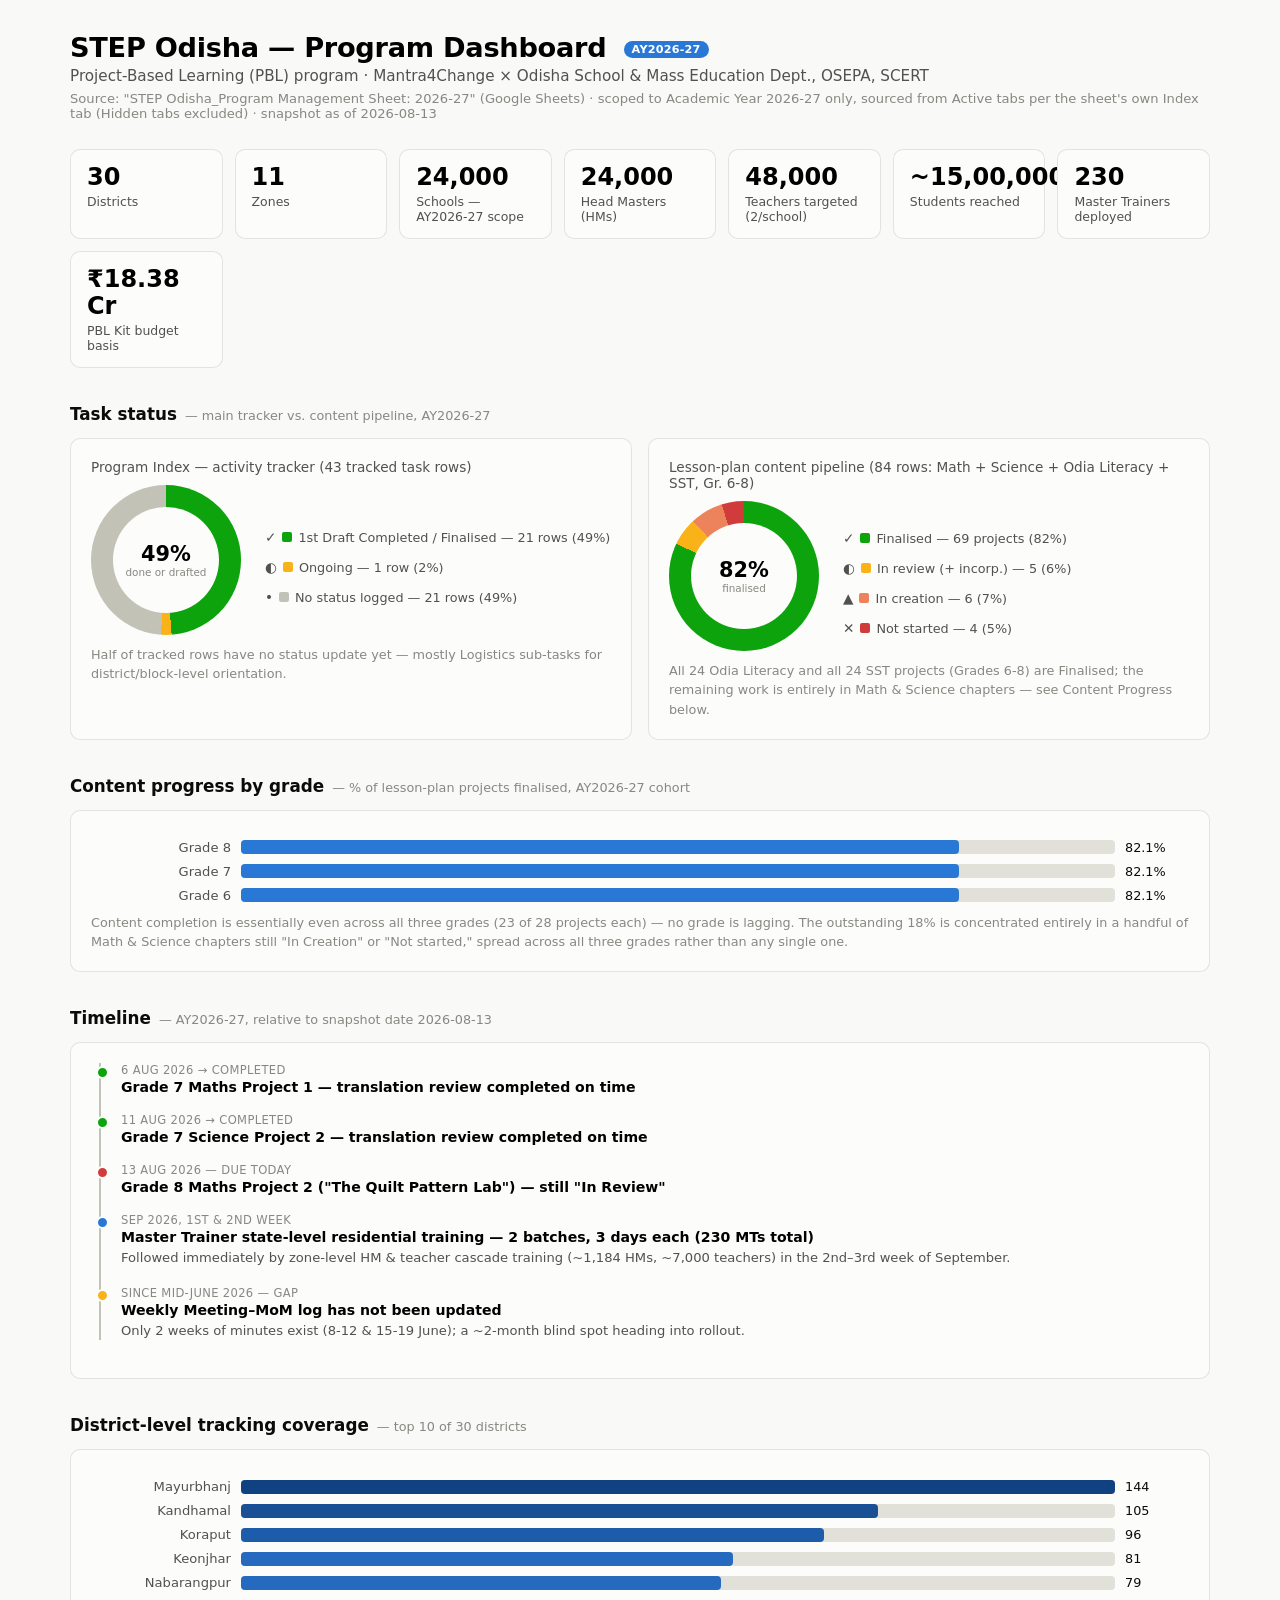
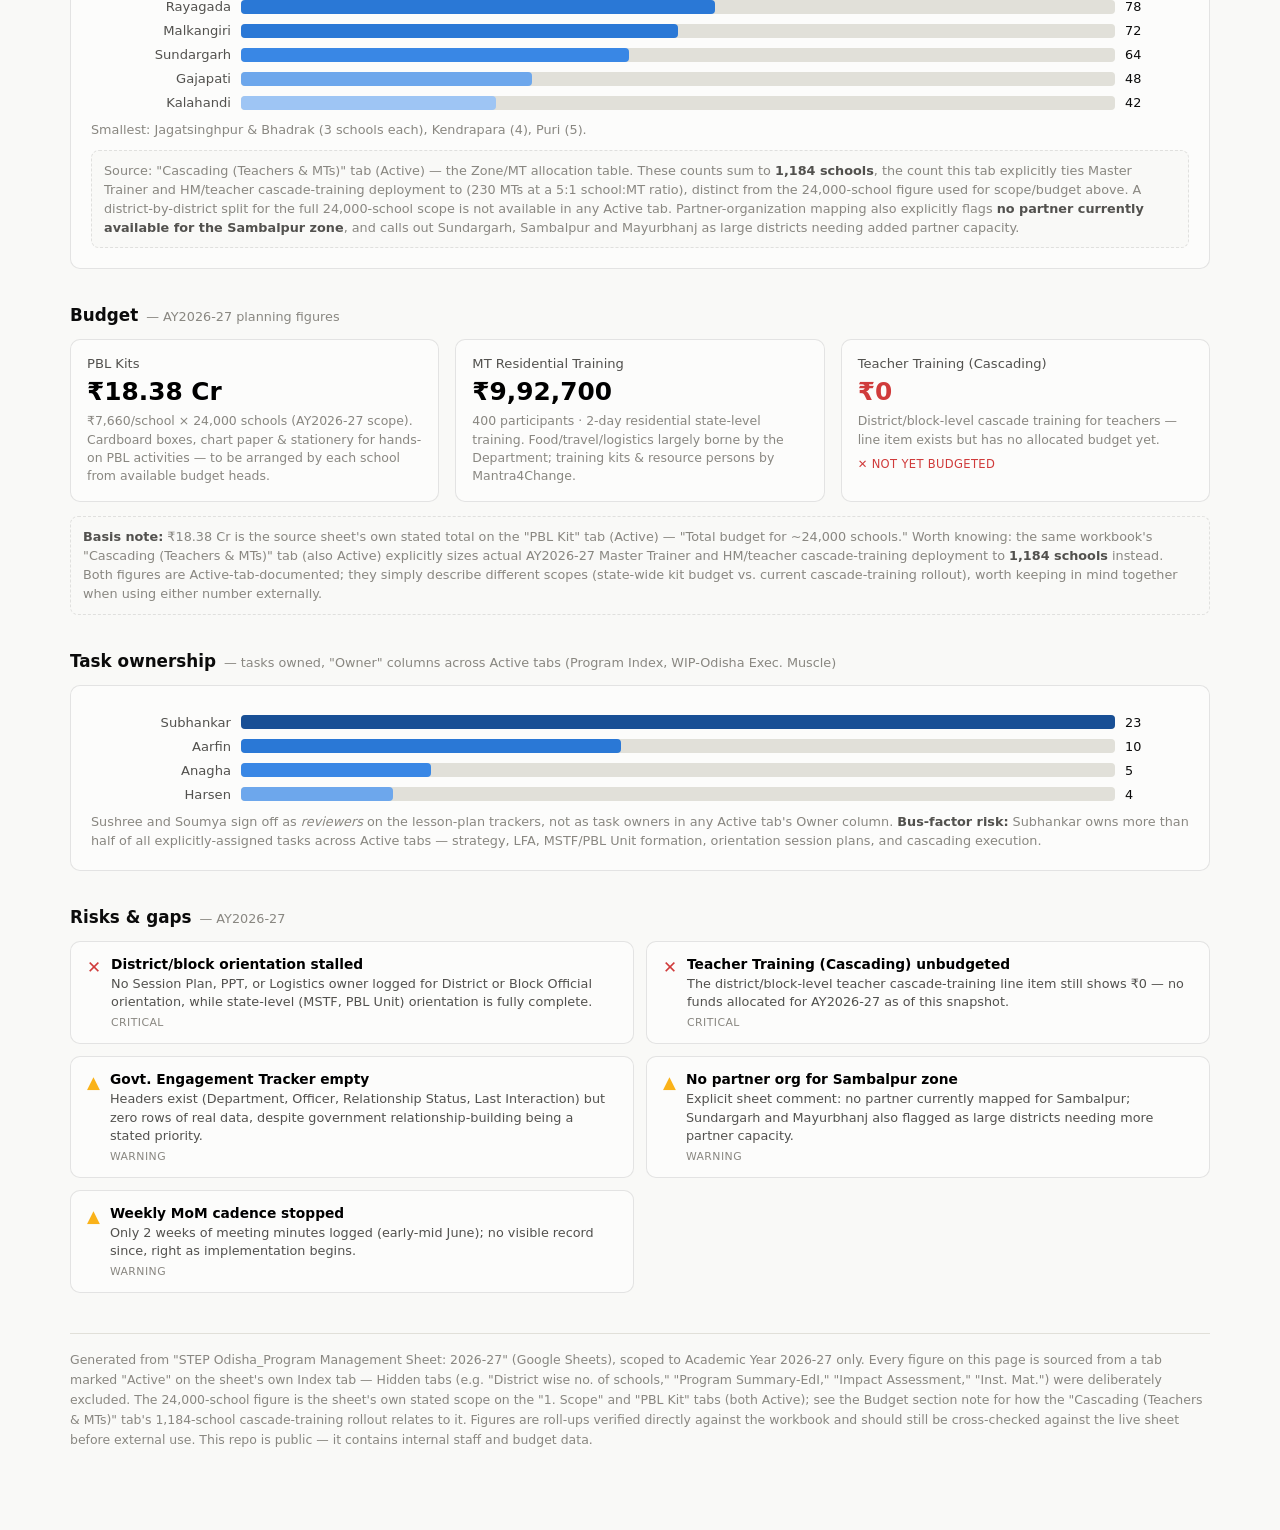
==== index.html @ 6ba530c6 "Rebuild dashboard from Active tabs only, per the sheet's Index tab Corrects two errors that came fro" ====
<!DOCTYPE html>
<html lang="en">
<head>
<meta charset="UTF-8">
<meta name="viewport" content="width=device-width, initial-scale=1.0">
<title>STEP Odisha — AY2026-27 Program Dashboard</title>
<style>
  .viz-root {
    color-scheme: light;
    --surface-1:      #fcfcfb;
    --page-plane:      #f9f9f7;
    --text-primary:   #0b0b0b;
    --text-secondary: #52514e;
    --text-muted:     #898781;
    --gridline:       #e1e0d9;
    --baseline:       #c3c2b7;
    --border:         rgba(11,11,11,0.10);
    --success-text:   #006300;

    --series-1: #2a78d6; /* blue */
    --series-2: #eb6834; /* orange */
    --series-3: #1baf7a; /* aqua */

    --status-good:     #0ca30c;
    --status-warning:  #fab219;
    --status-serious:  #ec835a;
    --status-critical: #d03b3b;
    --status-neutral:  #c3c2b7;

    --seq-200: #9ec5f4;
    --seq-300: #6da7ec;
    --seq-400: #3987e5;
    --seq-450: #2a78d6;
    --seq-500: #256abf;
    --seq-550: #1c5cab;
    --seq-600: #184f95;
    --seq-650: #104281;
  }
  @media (prefers-color-scheme: dark) {
    :root:where(:not([data-theme="light"])) .viz-root {
      color-scheme: dark;
      --surface-1:      #1a1a19;
      --page-plane:      #0d0d0d;
      --text-primary:   #ffffff;
      --text-secondary: #c3c2b7;
      --text-muted:     #898781;
      --gridline:       #2c2c2a;
      --baseline:       #383835;
      --border:         rgba(255,255,255,0.10);
      --success-text:   #0ca30c;

      --series-1: #3987e5;
      --series-2: #d95926;
      --series-3: #199e70;

      --seq-200: #184f95;
      --seq-300: #1c5cab;
      --seq-400: #256abf;
      --seq-450: #2a78d6;
      --seq-500: #3987e5;
      --seq-550: #5598e7;
      --seq-600: #86b6ef;
      --seq-650: #9ec5f4;
    }
  }
  :root[data-theme="dark"] .viz-root {
    color-scheme: dark;
    --surface-1:      #1a1a19;
    --page-plane:      #0d0d0d;
    --text-primary:   #ffffff;
    --text-secondary: #c3c2b7;
    --text-muted:     #898781;
    --gridline:       #2c2c2a;
    --baseline:       #383835;
    --border:         rgba(255,255,255,0.10);
    --success-text:   #0ca30c;

    --series-1: #3987e5;
    --series-2: #d95926;
    --series-3: #199e70;

    --seq-200: #184f95;
    --seq-300: #1c5cab;
    --seq-400: #256abf;
    --seq-450: #2a78d6;
    --seq-500: #3987e5;
    --seq-550: #5598e7;
    --seq-600: #86b6ef;
    --seq-650: #9ec5f4;
  }

  * { box-sizing: border-box; }
  html, body {
    margin: 0;
    padding: 0;
    background: var(--page-plane);
    font-family: system-ui, -apple-system, "Segoe UI", sans-serif;
    color: var(--text-primary);
  }
  .viz-root { background: var(--page-plane); min-height: 100vh; }

  .wrap { max-width: 1180px; margin: 0 auto; padding: 32px 20px 80px; }

  header.top { margin-bottom: 28px; }
  header.top h1 { font-size: 1.7rem; margin: 0 0 4px; letter-spacing: -0.01em; }
  header.top p.sub { color: var(--text-secondary); margin: 0; font-size: 0.95rem; }
  header.top .asof { color: var(--text-muted); font-size: 0.82rem; margin-top: 6px; }
  .badge { display: inline-block; background: var(--series-1); color: #fff; font-size: 0.7rem; font-weight: 600; padding: 2px 8px; border-radius: 999px; margin-left: 8px; vertical-align: middle; letter-spacing: 0.02em; }

  section { margin-bottom: 36px; }
  h2.sec-title {
    font-size: 1.05rem;
    margin: 0 0 14px;
    color: var(--text-primary);
    display: flex; align-items: baseline; gap: 8px;
  }
  h2.sec-title .hint { font-size: 0.8rem; color: var(--text-muted); font-weight: 400; }

  .card {
    background: var(--surface-1);
    border: 1px solid var(--border);
    border-radius: 10px;
    padding: 20px;
  }

  /* Stat tiles */
  .tiles { display: grid; grid-template-columns: repeat(auto-fit, minmax(150px, 1fr)); gap: 12px; }
  .tile { background: var(--surface-1); border: 1px solid var(--border); border-radius: 10px; padding: 14px 16px; }
  .tile .val { font-size: 1.5rem; font-weight: 600; line-height: 1.1; }
  .tile .lbl { color: var(--text-secondary); font-size: 0.78rem; margin-top: 4px; }
  .tile .flag { color: var(--status-critical); font-size: 0.72rem; margin-top: 4px; }

  /* two/three-col grids for chart cards */
  .grid2 { display: grid; grid-template-columns: 1fr 1fr; gap: 16px; }
  @media (max-width: 860px) { .grid2 { grid-template-columns: 1fr; } }
  .grid3 { display: grid; grid-template-columns: repeat(3, 1fr); gap: 16px; }
  @media (max-width: 860px) { .grid3 { grid-template-columns: 1fr; } }

  /* Bar chart (css-based, horizontal) */
  .barchart .row { display: grid; grid-template-columns: 140px 1fr 64px; align-items: center; gap: 10px; margin: 9px 0; }
  .barchart .row .name { font-size: 0.82rem; color: var(--text-secondary); text-align: right; white-space: nowrap; overflow: hidden; text-overflow: ellipsis; }
  .barchart .row .track { background: var(--gridline); border-radius: 4px; height: 14px; position: relative; }
  .barchart .row .fill { height: 14px; border-radius: 4px; position: relative; transition: filter 0.15s; }
  .barchart .row .fill:hover { filter: brightness(1.08); }
  .barchart .row .value { font-size: 0.8rem; color: var(--text-primary); font-variant-numeric: tabular-nums; }
  .barchart .row .fill[title] { cursor: default; }

  /* legend */
  .legend { display: flex; flex-wrap: wrap; gap: 14px; margin-top: 14px; font-size: 0.8rem; color: var(--text-secondary); }
  .legend .item { display: flex; align-items: center; gap: 6px; }
  .legend .swatch { width: 10px; height: 10px; border-radius: 2px; flex: none; }
  .legend .icon { font-size: 0.85rem; }

  /* donut via conic-gradient */
  .donut-wrap { display: flex; align-items: center; gap: 24px; flex-wrap: wrap; }
  .donut { width: 150px; height: 150px; border-radius: 50%; flex: none; position: relative; }
  .donut .hole { position: absolute; inset: 22px; border-radius: 50%; background: var(--surface-1); display: flex; flex-direction: column; align-items: center; justify-content: center; }
  .donut .hole .n { font-size: 1.3rem; font-weight: 700; font-variant-numeric: tabular-nums; }
  .donut .hole .t { font-size: 0.65rem; color: var(--text-muted); text-align: center; }

  .note { font-size: 0.8rem; color: var(--text-muted); margin-top: 10px; line-height: 1.5; }
  .note b { color: var(--text-secondary); }
  .note.callout { background: var(--page-plane); border: 1px dashed var(--border); border-radius: 8px; padding: 10px 12px; }

  /* budget cards */
  .budget-card { background: var(--surface-1); border: 1px solid var(--border); border-radius: 10px; padding: 16px; }
  .budget-card .t { font-size: 0.82rem; color: var(--text-secondary); margin-bottom: 6px; }
  .budget-card .v { font-size: 1.55rem; font-weight: 700; font-variant-numeric: tabular-nums; }
  .budget-card .v.critical { color: var(--status-critical); }
  .budget-card .d { font-size: 0.78rem; color: var(--text-muted); margin-top: 6px; line-height: 1.45; }
  .budget-card .flagrow { display:flex; align-items:center; gap:6px; margin-top:8px; font-size:0.72rem; color: var(--status-critical); text-transform: uppercase; letter-spacing: 0.03em; }

  /* risk cards */
  .risks { display: grid; grid-template-columns: repeat(2, 1fr); gap: 12px; }
  @media (max-width: 760px) { .risks { grid-template-columns: 1fr; } }
  .risk { background: var(--surface-1); border: 1px solid var(--border); border-radius: 10px; padding: 14px 16px; display: flex; gap: 10px; }
  .risk .ic { flex: none; font-size: 1.05rem; line-height: 1.4; }
  .risk .ic.critical { color: var(--status-critical); }
  .risk .ic.warning { color: var(--status-warning); }
  .risk .body .t { font-size: 0.86rem; font-weight: 600; margin-bottom: 3px; }
  .risk .body .d { font-size: 0.8rem; color: var(--text-secondary); line-height: 1.45; }
  .risk .body .lvl { font-size: 0.68rem; color: var(--text-muted); text-transform: uppercase; letter-spacing: 0.04em; margin-top: 4px; }

  /* timeline */
  .tl { border-left: 2px solid var(--baseline); margin-left: 8px; padding-left: 20px; }
  .tl .ev { position: relative; margin-bottom: 18px; }
  .tl .ev::before { content: ""; position: absolute; left: -25px; top: 3px; width: 9px; height: 9px; border-radius: 50%; background: var(--series-1); border: 2px solid var(--surface-1); }
  .tl .ev.due::before { background: var(--status-critical); }
  .tl .ev.done::before { background: var(--status-good); }
  .tl .ev.gap::before { background: var(--status-warning); }
  .tl .ev .d { font-size: 0.72rem; color: var(--text-muted); text-transform: uppercase; letter-spacing: 0.03em; }
  .tl .ev .t { font-size: 0.88rem; font-weight: 600; margin: 2px 0 3px; }
  .tl .ev .x { font-size: 0.82rem; color: var(--text-secondary); line-height: 1.5; }

  footer.pagefoot { margin-top: 40px; padding-top: 16px; border-top: 1px solid var(--gridline); color: var(--text-muted); font-size: 0.78rem; line-height: 1.6; }
</style>
</head>
<body>
<div class="viz-root">
<div class="wrap">

  <header class="top">
    <h1>STEP Odisha — Program Dashboard <span class="badge">AY2026-27</span></h1>
    <p class="sub">Project-Based Learning (PBL) program · Mantra4Change × Odisha School &amp; Mass Education Dept., OSEPA, SCERT</p>
    <p class="asof">Source: "STEP Odisha_Program Management Sheet: 2026-27" (Google Sheets) · scoped to Academic Year 2026-27 only, sourced from Active tabs per the sheet's own Index tab (Hidden tabs excluded) · snapshot as of 2026-08-13</p>
  </header>

  <section>
    <div class="tiles">
      <div class="tile"><div class="val">30</div><div class="lbl">Districts</div></div>
      <div class="tile"><div class="val">11</div><div class="lbl">Zones</div></div>
      <div class="tile"><div class="val">24,000</div><div class="lbl">Schools — AY2026-27 scope</div></div>
      <div class="tile"><div class="val">24,000</div><div class="lbl">Head Masters (HMs)</div></div>
      <div class="tile"><div class="val">48,000</div><div class="lbl">Teachers targeted (2/school)</div></div>
      <div class="tile"><div class="val">~15,00,000</div><div class="lbl">Students reached</div></div>
      <div class="tile"><div class="val">230</div><div class="lbl">Master Trainers deployed</div></div>
      <div class="tile"><div class="val">₹18.38 Cr</div><div class="lbl">PBL Kit budget basis</div></div>
    </div>
  </section>

  <section>
    <h2 class="sec-title">Task status <span class="hint">— main tracker vs. content pipeline, AY2026-27</span></h2>
    <div class="grid2">

      <div class="card">
        <div style="font-size:0.85rem;color:var(--text-secondary);margin-bottom:10px;">Program Index — activity tracker (43 tracked task rows)</div>
        <div class="donut-wrap">
          <div class="donut" style="background: conic-gradient(var(--status-good) 0% 48.8%, var(--status-warning) 48.8% 51.1%, var(--status-neutral) 51.1% 100%);">
            <div class="hole"><div class="n">49%</div><div class="t">done or drafted</div></div>
          </div>
          <div class="legend" style="flex-direction:column;align-items:flex-start;">
            <div class="item"><span class="icon">✓</span><span class="swatch" style="background:var(--status-good)"></span>1st Draft Completed / Finalised — 21 rows (49%)</div>
            <div class="item"><span class="icon">◐</span><span class="swatch" style="background:var(--status-warning)"></span>Ongoing — 1 row (2%)</div>
            <div class="item"><span class="icon">•</span><span class="swatch" style="background:var(--status-neutral)"></span>No status logged — 21 rows (49%)</div>
          </div>
        </div>
        <div class="note">Half of tracked rows have no status update yet — mostly Logistics sub-tasks for district/block-level orientation.</div>
      </div>

      <div class="card">
        <div style="font-size:0.85rem;color:var(--text-secondary);margin-bottom:10px;">Lesson-plan content pipeline (84 rows: Math + Science + Odia Literacy + SST, Gr. 6-8)</div>
        <div class="donut-wrap">
          <div class="donut" style="background: conic-gradient(var(--status-good) 0% 82.1%, var(--status-warning) 82.1% 88.1%, var(--status-serious) 88.1% 95.2%, var(--status-critical) 95.2% 100%);">
            <div class="hole"><div class="n">82%</div><div class="t">finalised</div></div>
          </div>
          <div class="legend" style="flex-direction:column;align-items:flex-start;">
            <div class="item"><span class="icon">✓</span><span class="swatch" style="background:var(--status-good)"></span>Finalised — 69 projects (82%)</div>
            <div class="item"><span class="icon">◐</span><span class="swatch" style="background:var(--status-warning)"></span>In review (+ incorp.) — 5 (6%)</div>
            <div class="item"><span class="icon">▲</span><span class="swatch" style="background:var(--status-serious)"></span>In creation — 6 (7%)</div>
            <div class="item"><span class="icon">✕</span><span class="swatch" style="background:var(--status-critical)"></span>Not started — 4 (5%)</div>
          </div>
        </div>
        <div class="note">All 24 Odia Literacy and all 24 SST projects (Grades 6-8) are Finalised; the remaining work is entirely in Math &amp; Science chapters — see Content Progress below.</div>
      </div>

    </div>
  </section>

  <section>
    <h2 class="sec-title">Content progress by grade <span class="hint">— % of lesson-plan projects finalised, AY2026-27 cohort</span></h2>
    <div class="card barchart">
      <div class="row">
        <div class="name">Grade 8</div>
        <div class="track"><div class="fill" style="width:82.1%;background:var(--seq-450)" title="Grade 8 — 23 of 28 projects finalised (82.1%)"></div></div>
        <div class="value">82.1%</div>
      </div>
      <div class="row">
        <div class="name">Grade 7</div>
        <div class="track"><div class="fill" style="width:82.1%;background:var(--seq-450)" title="Grade 7 — 23 of 28 projects finalised (82.1%)"></div></div>
        <div class="value">82.1%</div>
      </div>
      <div class="row">
        <div class="name">Grade 6</div>
        <div class="track"><div class="fill" style="width:82.1%;background:var(--seq-450)" title="Grade 6 — 23 of 28 projects finalised (82.1%)"></div></div>
        <div class="value">82.1%</div>
      </div>
      <div class="note">Content completion is essentially even across all three grades (23 of 28 projects each) — no grade is lagging. The outstanding 18% is concentrated entirely in a handful of Math &amp; Science chapters still "In Creation" or "Not started," spread across all three grades rather than any single one.</div>
    </div>
  </section>

  <section>
    <h2 class="sec-title">Timeline <span class="hint">— AY2026-27, relative to snapshot date 2026-08-13</span></h2>
    <div class="card">
      <div class="tl">
        <div class="ev done">
          <div class="d">6 Aug 2026 → Completed</div>
          <div class="t">Grade 7 Maths Project 1 — translation review completed on time</div>
        </div>
        <div class="ev done">
          <div class="d">11 Aug 2026 → Completed</div>
          <div class="t">Grade 7 Science Project 2 — translation review completed on time</div>
        </div>
        <div class="ev due">
          <div class="d">13 Aug 2026 — due today</div>
          <div class="t">Grade 8 Maths Project 2 ("The Quilt Pattern Lab") — still "In Review"</div>
        </div>
        <div class="ev">
          <div class="d">Sep 2026, 1st &amp; 2nd week</div>
          <div class="t">Master Trainer state-level residential training — 2 batches, 3 days each (230 MTs total)</div>
          <div class="x">Followed immediately by zone-level HM &amp; teacher cascade training (~1,184 HMs, ~7,000 teachers) in the 2nd–3rd week of September.</div>
        </div>
        <div class="ev gap">
          <div class="d">Since mid-June 2026 — gap</div>
          <div class="t">Weekly Meeting–MoM log has not been updated</div>
          <div class="x">Only 2 weeks of minutes exist (8-12 &amp; 15-19 June); a ~2-month blind spot heading into rollout.</div>
        </div>
      </div>
    </div>
  </section>

  <section>
    <h2 class="sec-title">District-level tracking coverage <span class="hint">— top 10 of 30 districts</span></h2>
    <div class="card barchart">
      <div class="row"><div class="name">Mayurbhanj</div><div class="track"><div class="fill" style="width:100%;background:var(--seq-650)" title="144 schools"></div></div><div class="value">144</div></div>
      <div class="row"><div class="name">Kandhamal</div><div class="track"><div class="fill" style="width:72.9%;background:var(--seq-600)" title="105 schools"></div></div><div class="value">105</div></div>
      <div class="row"><div class="name">Koraput</div><div class="track"><div class="fill" style="width:66.7%;background:var(--seq-550)" title="96 schools"></div></div><div class="value">96</div></div>
      <div class="row"><div class="name">Keonjhar</div><div class="track"><div class="fill" style="width:56.3%;background:var(--seq-500)" title="81 schools"></div></div><div class="value">81</div></div>
      <div class="row"><div class="name">Nabarangpur</div><div class="track"><div class="fill" style="width:54.9%;background:var(--seq-500)" title="79 schools"></div></div><div class="value">79</div></div>
      <div class="row"><div class="name">Rayagada</div><div class="track"><div class="fill" style="width:54.2%;background:var(--seq-450)" title="78 schools"></div></div><div class="value">78</div></div>
      <div class="row"><div class="name">Malkangiri</div><div class="track"><div class="fill" style="width:50%;background:var(--seq-450)" title="72 schools"></div></div><div class="value">72</div></div>
      <div class="row"><div class="name">Sundargarh</div><div class="track"><div class="fill" style="width:44.4%;background:var(--seq-400)" title="64 schools"></div></div><div class="value">64</div></div>
      <div class="row"><div class="name">Gajapati</div><div class="track"><div class="fill" style="width:33.3%;background:var(--seq-300)" title="48 schools"></div></div><div class="value">48</div></div>
      <div class="row"><div class="name">Kalahandi</div><div class="track"><div class="fill" style="width:29.2%;background:var(--seq-200)" title="42 schools"></div></div><div class="value">42</div></div>
      <div class="note">Smallest: Jagatsinghpur &amp; Bhadrak (3 schools each), Kendrapara (4), Puri (5).</div>
      <div class="note callout">Source: "Cascading (Teachers &amp; MTs)" tab (Active) — the Zone/MT allocation table. These counts sum to <b>1,184 schools</b>, the count this tab explicitly ties Master Trainer and HM/teacher cascade-training deployment to (230 MTs at a 5:1 school:MT ratio), distinct from the 24,000-school figure used for scope/budget above. A district-by-district split for the full 24,000-school scope is not available in any Active tab. Partner-organization mapping also explicitly flags <b>no partner currently available for the Sambalpur zone</b>, and calls out Sundargarh, Sambalpur and Mayurbhanj as large districts needing added partner capacity.</div>
    </div>
  </section>

  <section>
    <h2 class="sec-title">Budget <span class="hint">— AY2026-27 planning figures</span></h2>
    <div class="grid3">
      <div class="budget-card">
        <div class="t">PBL Kits</div>
        <div class="v">₹18.38 Cr</div>
        <div class="d">₹7,660/school × 24,000 schools (AY2026-27 scope). Cardboard boxes, chart paper &amp; stationery for hands-on PBL activities — to be arranged by each school from available budget heads.</div>
      </div>
      <div class="budget-card">
        <div class="t">MT Residential Training</div>
        <div class="v">₹9,92,700</div>
        <div class="d">400 participants · 2-day residential state-level training. Food/travel/logistics largely borne by the Department; training kits &amp; resource persons by Mantra4Change.</div>
      </div>
      <div class="budget-card">
        <div class="t">Teacher Training (Cascading)</div>
        <div class="v critical">₹0</div>
        <div class="d">District/block-level cascade training for teachers — line item exists but has no allocated budget yet.</div>
        <div class="flagrow">✕ Not yet budgeted</div>
      </div>
    </div>
    <div class="note callout" style="margin-top:14px;">
      <b>Basis note:</b> ₹18.38 Cr is the source sheet's own stated total on the "PBL Kit" tab (Active) — "Total budget for ~24,000 schools." Worth knowing: the same workbook's "Cascading (Teachers &amp; MTs)" tab (also Active) explicitly sizes actual AY2026-27 Master Trainer and HM/teacher cascade-training deployment to <b>1,184 schools</b> instead. Both figures are Active-tab-documented; they simply describe different scopes (state-wide kit budget vs. current cascade-training rollout), worth keeping in mind together when using either number externally.
    </div>
  </section>

  <section>
    <h2 class="sec-title">Task ownership <span class="hint">— tasks owned, "Owner" columns across Active tabs (Program Index, WIP-Odisha Exec. Muscle)</span></h2>
    <div class="card barchart">
      <div class="row"><div class="name">Subhankar</div><div class="track"><div class="fill" style="width:100%;background:var(--seq-600)" title="23 tasks owned"></div></div><div class="value">23</div></div>
      <div class="row"><div class="name">Aarfin</div><div class="track"><div class="fill" style="width:43.5%;background:var(--seq-450)" title="10 tasks owned"></div></div><div class="value">10</div></div>
      <div class="row"><div class="name">Anagha</div><div class="track"><div class="fill" style="width:21.7%;background:var(--seq-350, var(--seq-400))" title="5 tasks owned"></div></div><div class="value">5</div></div>
      <div class="row"><div class="name">Harsen</div><div class="track"><div class="fill" style="width:17.4%;background:var(--seq-300)" title="4 tasks owned"></div></div><div class="value">4</div></div>
      <div class="note">Sushree and Soumya sign off as <i>reviewers</i> on the lesson-plan trackers, not as task owners in any Active tab's Owner column. <b>Bus-factor risk:</b> Subhankar owns more than half of all explicitly-assigned tasks across Active tabs — strategy, LFA, MSTF/PBL Unit formation, orientation session plans, and cascading execution.</div>
    </div>
  </section>

  <section>
    <h2 class="sec-title">Risks &amp; gaps <span class="hint">— AY2026-27</span></h2>
    <div class="risks">
      <div class="risk"><div class="ic critical">✕</div><div class="body"><div class="t">District/block orientation stalled</div><div class="d">No Session Plan, PPT, or Logistics owner logged for District or Block Official orientation, while state-level (MSTF, PBL Unit) orientation is fully complete.</div><div class="lvl">Critical</div></div></div>
      <div class="risk"><div class="ic critical">✕</div><div class="body"><div class="t">Teacher Training (Cascading) unbudgeted</div><div class="d">The district/block-level teacher cascade-training line item still shows ₹0 — no funds allocated for AY2026-27 as of this snapshot.</div><div class="lvl">Critical</div></div></div>
      <div class="risk"><div class="ic warning">▲</div><div class="body"><div class="t">Govt. Engagement Tracker empty</div><div class="d">Headers exist (Department, Officer, Relationship Status, Last Interaction) but zero rows of real data, despite government relationship-building being a stated priority.</div><div class="lvl">Warning</div></div></div>
      <div class="risk"><div class="ic warning">▲</div><div class="body"><div class="t">No partner org for Sambalpur zone</div><div class="d">Explicit sheet comment: no partner currently mapped for Sambalpur; Sundargarh and Mayurbhanj also flagged as large districts needing more partner capacity.</div><div class="lvl">Warning</div></div></div>
      <div class="risk"><div class="ic warning">▲</div><div class="body"><div class="t">Weekly MoM cadence stopped</div><div class="d">Only 2 weeks of meeting minutes logged (early-mid June); no visible record since, right as implementation begins.</div><div class="lvl">Warning</div></div></div>
    </div>
  </section>

  <footer class="pagefoot">
    Generated from "STEP Odisha_Program Management Sheet: 2026-27" (Google Sheets), scoped to Academic Year 2026-27 only. Every figure on this page is sourced from a tab marked "Active" on the sheet's own Index tab — Hidden tabs (e.g. "District wise no. of schools," "Program Summary-EdI," "Impact Assessment," "Inst. Mat.") were deliberately excluded. The 24,000-school figure is the sheet's own stated scope on the "1. Scope" and "PBL Kit" tabs (both Active); see the Budget section note for how the "Cascading (Teachers &amp; MTs)" tab's 1,184-school cascade-training rollout relates to it. Figures are roll-ups verified directly against the workbook and should still be cross-checked against the live sheet before external use. This repo is public — it contains internal staff and budget data.
  </footer>

</div>
</div>
</body>
</html>
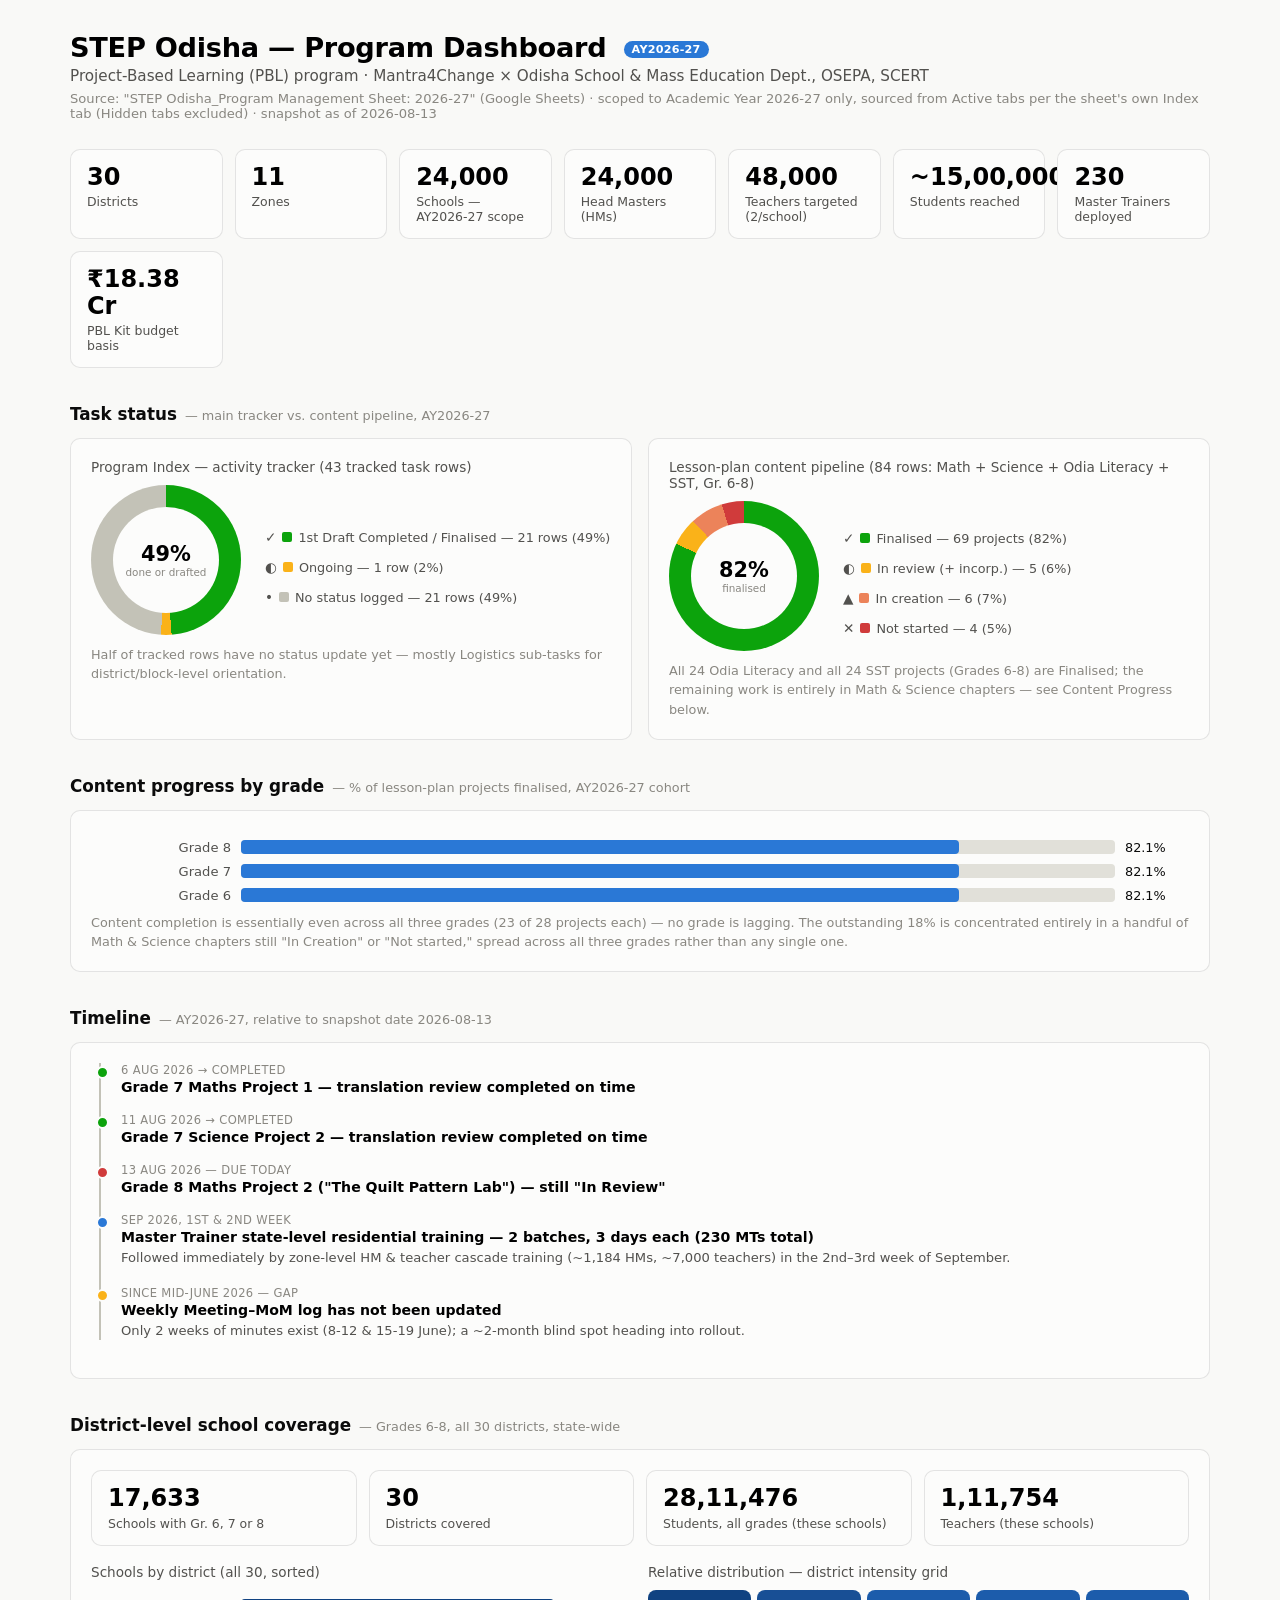
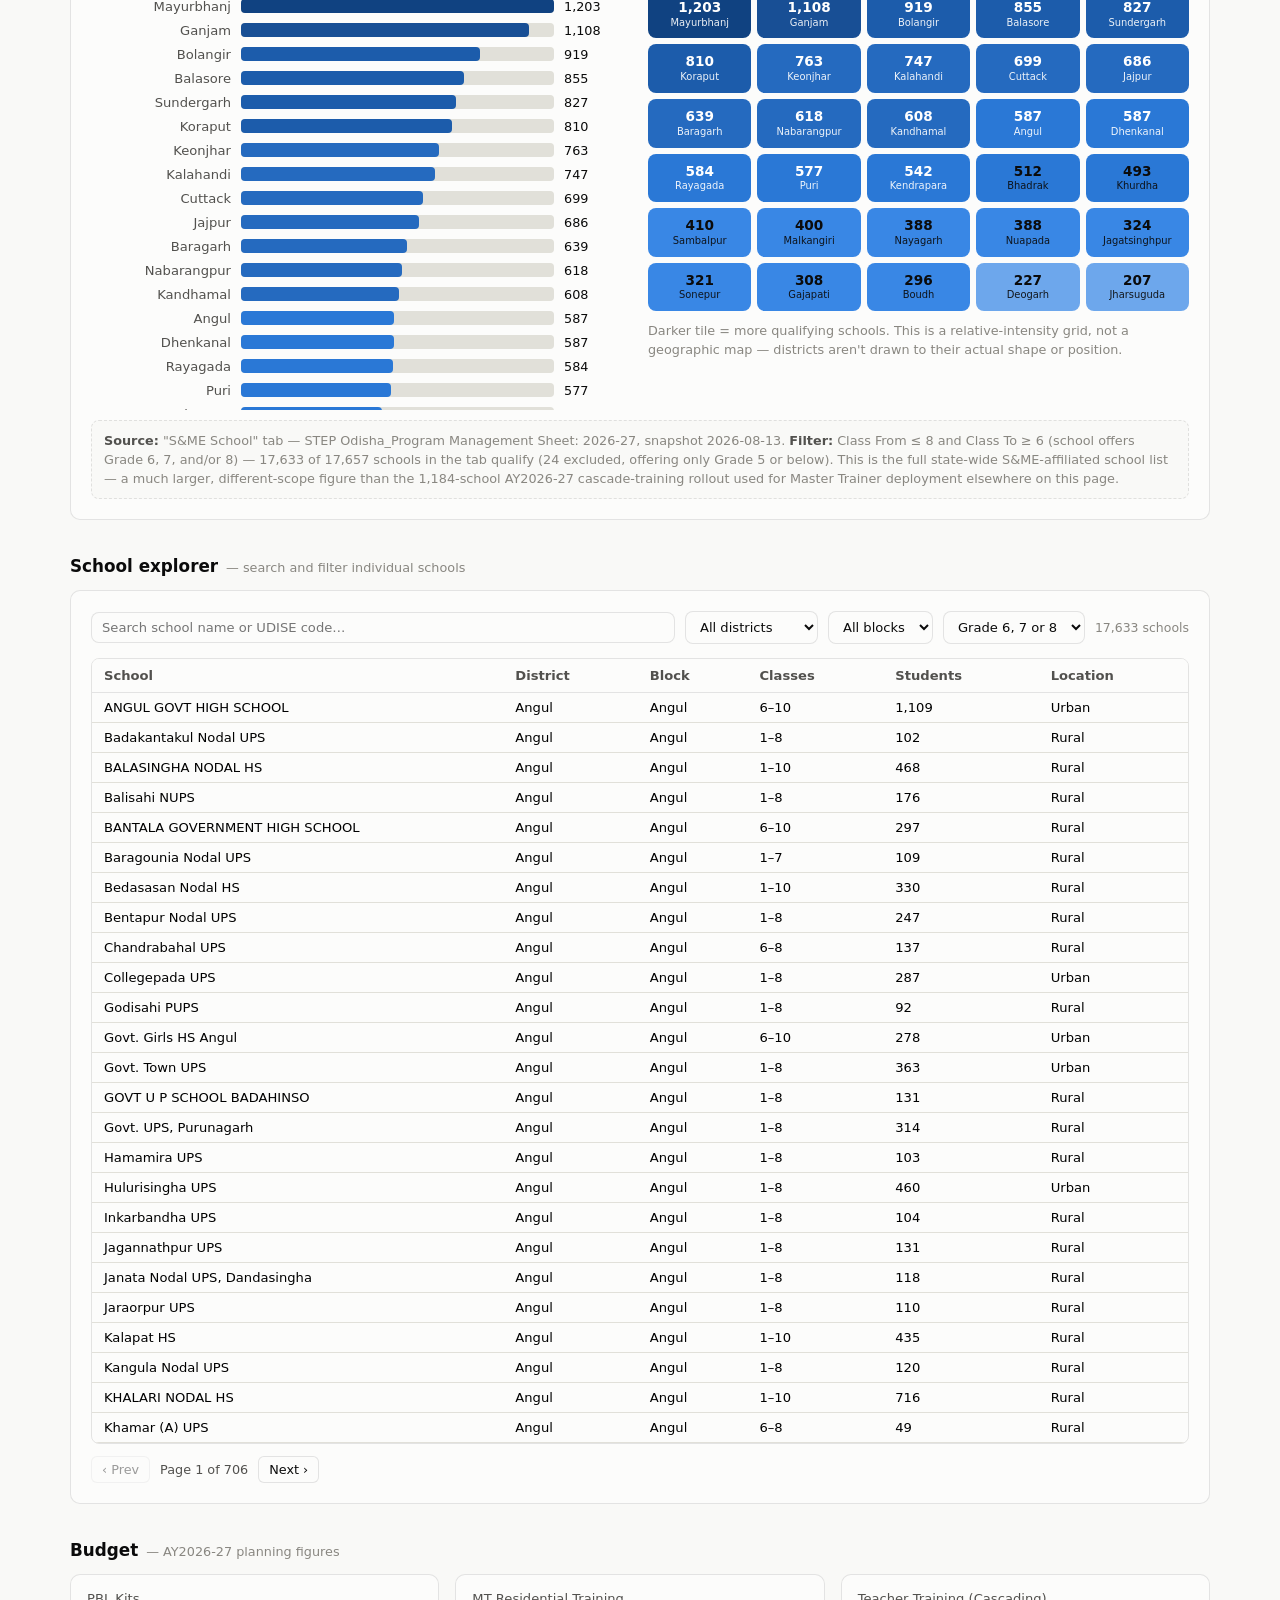
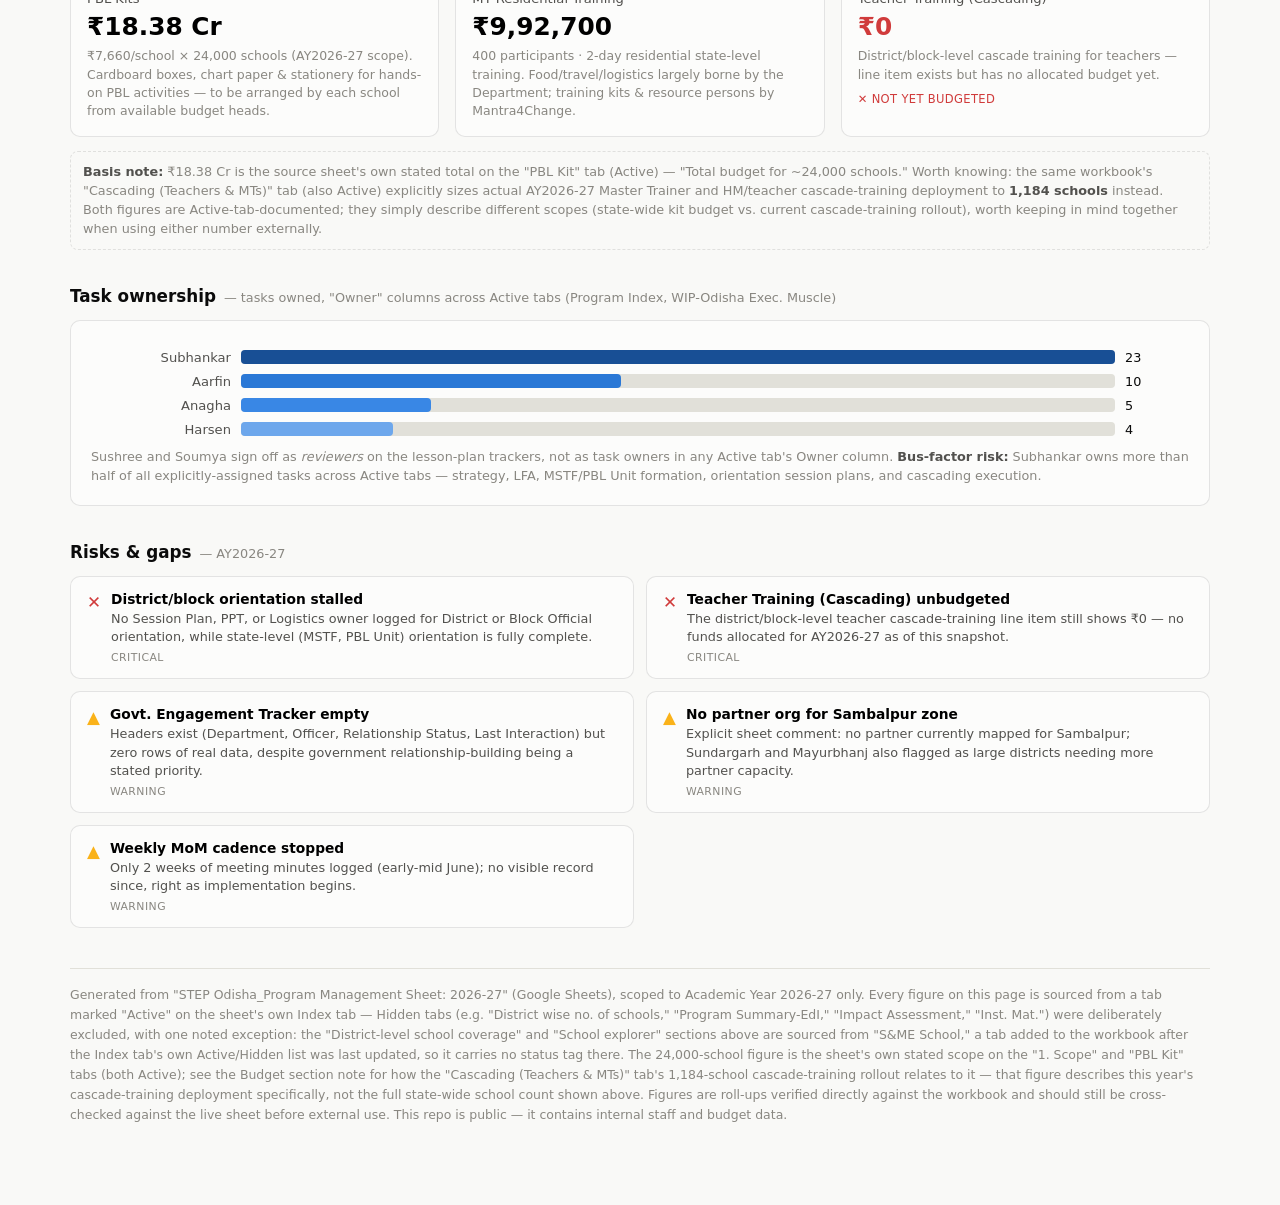
==== commit dd75c8fe: "Replace district coverage source with new "S&ME School" tab, add school explorer The "S&ME School" t" ====
--- a/index.html
+++ b/index.html
@@ -170,6 +170,41 @@
   .budget-card .d { font-size: 0.78rem; color: var(--text-muted); margin-top: 6px; line-height: 1.45; }
   .budget-card .flagrow { display:flex; align-items:center; gap:6px; margin-top:8px; font-size:0.72rem; color: var(--status-critical); text-transform: uppercase; letter-spacing: 0.03em; }
 
+  /* district heat grid (relative-intensity view, not a geographic map) */
+  .heatgrid { display: grid; grid-template-columns: repeat(auto-fill, minmax(96px, 1fr)); gap: 6px; }
+  .heatgrid .cell { border-radius: 8px; padding: 9px 6px; text-align: center; line-height: 1.3; }
+  .heatgrid .cell .n { font-weight: 700; font-size: 0.85rem; font-variant-numeric: tabular-nums; }
+  .heatgrid .cell .t { font-size: 0.62rem; opacity: 0.92; white-space: nowrap; overflow: hidden; text-overflow: ellipsis; }
+
+  /* school explorer: filters, table, pager */
+  .filters-row { display: flex; flex-wrap: wrap; gap: 10px; margin-bottom: 14px; align-items: center; }
+  .filters-row input[type="search"], .filters-row select {
+    background: var(--surface-1); border: 1px solid var(--border); border-radius: 8px;
+    padding: 7px 10px; font-size: 0.82rem; color: var(--text-primary); font-family: inherit;
+  }
+  .filters-row input[type="search"] { flex: 1 1 220px; min-width: 160px; }
+  .filters-count { font-size: 0.78rem; color: var(--text-muted); margin-left: auto; white-space: nowrap; }
+
+  .table-wrap { overflow-x: auto; border: 1px solid var(--border); border-radius: 8px; }
+  table.dc-table { width: 100%; border-collapse: collapse; font-size: 0.82rem; min-width: 640px; }
+  table.dc-table th {
+    text-align: left; padding: 9px 12px; border-bottom: 1px solid var(--border);
+    color: var(--text-secondary); font-weight: 600; white-space: nowrap; position: sticky; top: 0; background: var(--surface-1);
+  }
+  table.dc-table td {
+    padding: 7px 12px; border-bottom: 1px solid var(--gridline);
+    white-space: nowrap; overflow: hidden; text-overflow: ellipsis; max-width: 240px;
+  }
+  table.dc-table tbody tr:hover { background: var(--page-plane); }
+
+  .pager { display: flex; align-items: center; gap: 10px; margin-top: 12px; font-size: 0.8rem; color: var(--text-secondary); }
+  .pager button {
+    background: var(--surface-1); border: 1px solid var(--border); border-radius: 6px;
+    padding: 5px 10px; cursor: pointer; color: var(--text-primary); font-size: 0.8rem; font-family: inherit;
+  }
+  .pager button:disabled { opacity: 0.4; cursor: default; }
+  .pager button:hover:not(:disabled) { background: var(--page-plane); }
+
   /* risk cards */
   .risks { display: grid; grid-template-columns: repeat(2, 1fr); gap: 12px; }
   @media (max-width: 760px) { .risks { grid-template-columns: 1fr; } }
@@ -309,20 +344,53 @@
   </section>
 
   <section>
-    <h2 class="sec-title">District-level tracking coverage <span class="hint">— top 10 of 30 districts</span></h2>
-    <div class="card barchart">
-      <div class="row"><div class="name">Mayurbhanj</div><div class="track"><div class="fill" style="width:100%;background:var(--seq-650)" title="144 schools"></div></div><div class="value">144</div></div>
-      <div class="row"><div class="name">Kandhamal</div><div class="track"><div class="fill" style="width:72.9%;background:var(--seq-600)" title="105 schools"></div></div><div class="value">105</div></div>
-      <div class="row"><div class="name">Koraput</div><div class="track"><div class="fill" style="width:66.7%;background:var(--seq-550)" title="96 schools"></div></div><div class="value">96</div></div>
-      <div class="row"><div class="name">Keonjhar</div><div class="track"><div class="fill" style="width:56.3%;background:var(--seq-500)" title="81 schools"></div></div><div class="value">81</div></div>
-      <div class="row"><div class="name">Nabarangpur</div><div class="track"><div class="fill" style="width:54.9%;background:var(--seq-500)" title="79 schools"></div></div><div class="value">79</div></div>
-      <div class="row"><div class="name">Rayagada</div><div class="track"><div class="fill" style="width:54.2%;background:var(--seq-450)" title="78 schools"></div></div><div class="value">78</div></div>
-      <div class="row"><div class="name">Malkangiri</div><div class="track"><div class="fill" style="width:50%;background:var(--seq-450)" title="72 schools"></div></div><div class="value">72</div></div>
-      <div class="row"><div class="name">Sundargarh</div><div class="track"><div class="fill" style="width:44.4%;background:var(--seq-400)" title="64 schools"></div></div><div class="value">64</div></div>
-      <div class="row"><div class="name">Gajapati</div><div class="track"><div class="fill" style="width:33.3%;background:var(--seq-300)" title="48 schools"></div></div><div class="value">48</div></div>
-      <div class="row"><div class="name">Kalahandi</div><div class="track"><div class="fill" style="width:29.2%;background:var(--seq-200)" title="42 schools"></div></div><div class="value">42</div></div>
-      <div class="note">Smallest: Jagatsinghpur &amp; Bhadrak (3 schools each), Kendrapara (4), Puri (5).</div>
-      <div class="note callout">Source: "Cascading (Teachers &amp; MTs)" tab (Active) — the Zone/MT allocation table. These counts sum to <b>1,184 schools</b>, the count this tab explicitly ties Master Trainer and HM/teacher cascade-training deployment to (230 MTs at a 5:1 school:MT ratio), distinct from the 24,000-school figure used for scope/budget above. A district-by-district split for the full 24,000-school scope is not available in any Active tab. Partner-organization mapping also explicitly flags <b>no partner currently available for the Sambalpur zone</b>, and calls out Sundargarh, Sambalpur and Mayurbhanj as large districts needing added partner capacity.</div>
+    <h2 class="sec-title">District-level school coverage <span class="hint">— Grades 6-8, all 30 districts, state-wide</span></h2>
+    <div class="card">
+      <div class="tiles" style="margin-bottom:18px;">
+        <div class="tile"><div class="val" id="dc-total-schools">–</div><div class="lbl">Schools with Gr. 6, 7 or 8</div></div>
+        <div class="tile"><div class="val" id="dc-districts">–</div><div class="lbl">Districts covered</div></div>
+        <div class="tile"><div class="val" id="dc-students">–</div><div class="lbl">Students, all grades (these schools)</div></div>
+        <div class="tile"><div class="val" id="dc-teachers">–</div><div class="lbl">Teachers (these schools)</div></div>
+      </div>
+      <div class="grid2">
+        <div>
+          <div style="font-size:0.85rem;color:var(--text-secondary);margin-bottom:10px;">Schools by district (all 30, sorted)</div>
+          <div class="barchart" id="dc-barlist" style="max-height:420px;overflow-y:auto;padding-right:4px;">
+            <div class="note">Loading district data…</div>
+          </div>
+        </div>
+        <div>
+          <div style="font-size:0.85rem;color:var(--text-secondary);margin-bottom:10px;">Relative distribution — district intensity grid</div>
+          <div class="heatgrid" id="dc-heatgrid"></div>
+          <div class="note">Darker tile = more qualifying schools. This is a relative-intensity grid, not a geographic map — districts aren't drawn to their actual shape or position.</div>
+        </div>
+      </div>
+      <div class="note callout" id="dc-source-note">Loading source details…</div>
+    </div>
+  </section>
+
+  <section>
+    <h2 class="sec-title">School explorer <span class="hint">— search and filter individual schools</span></h2>
+    <div class="card">
+      <div class="filters-row">
+        <input type="search" id="dc-search" placeholder="Search school name or UDISE code…" aria-label="Search schools">
+        <select id="dc-district-filter" aria-label="Filter by district"><option value="">All districts</option></select>
+        <select id="dc-block-filter" aria-label="Filter by block"><option value="">All blocks</option></select>
+        <select id="dc-grade-filter" aria-label="Filter by grade">
+          <option value="">Grade 6, 7 or 8</option>
+          <option value="6">Grade 6</option>
+          <option value="7">Grade 7</option>
+          <option value="8">Grade 8</option>
+        </select>
+        <span class="filters-count" id="dc-result-count"></span>
+      </div>
+      <div class="table-wrap">
+        <table class="dc-table" id="dc-table">
+          <thead><tr><th>School</th><th>District</th><th>Block</th><th>Classes</th><th>Students</th><th>Location</th></tr></thead>
+          <tbody id="dc-table-body"><tr><td colspan="6" style="text-align:center;color:var(--text-muted);padding:20px;">Loading schools…</td></tr></tbody>
+        </table>
+      </div>
+      <div class="pager" id="dc-pager"></div>
     </div>
   </section>
 
@@ -374,8 +442,194 @@
   </section>
 
   <footer class="pagefoot">
-    Generated from "STEP Odisha_Program Management Sheet: 2026-27" (Google Sheets), scoped to Academic Year 2026-27 only. Every figure on this page is sourced from a tab marked "Active" on the sheet's own Index tab — Hidden tabs (e.g. "District wise no. of schools," "Program Summary-EdI," "Impact Assessment," "Inst. Mat.") were deliberately excluded. The 24,000-school figure is the sheet's own stated scope on the "1. Scope" and "PBL Kit" tabs (both Active); see the Budget section note for how the "Cascading (Teachers &amp; MTs)" tab's 1,184-school cascade-training rollout relates to it. Figures are roll-ups verified directly against the workbook and should still be cross-checked against the live sheet before external use. This repo is public — it contains internal staff and budget data.
+    Generated from "STEP Odisha_Program Management Sheet: 2026-27" (Google Sheets), scoped to Academic Year 2026-27 only. Every figure on this page is sourced from a tab marked "Active" on the sheet's own Index tab — Hidden tabs (e.g. "District wise no. of schools," "Program Summary-EdI," "Impact Assessment," "Inst. Mat.") were deliberately excluded, with one noted exception: the "District-level school coverage" and "School explorer" sections above are sourced from "S&amp;ME School," a tab added to the workbook after the Index tab's own Active/Hidden list was last updated, so it carries no status tag there. The 24,000-school figure is the sheet's own stated scope on the "1. Scope" and "PBL Kit" tabs (both Active); see the Budget section note for how the "Cascading (Teachers &amp; MTs)" tab's 1,184-school cascade-training rollout relates to it — that figure describes this year's cascade-training deployment specifically, not the full state-wide school count shown above. Figures are roll-ups verified directly against the workbook and should still be cross-checked against the live sheet before external use. This repo is public — it contains internal staff and budget data.
   </footer>
+
+  <script>
+  (function () {
+    "use strict";
+    var state = { data: null, filtered: [], page: 1, pageSize: 25 };
+    var SEQ = ["--seq-200", "--seq-300", "--seq-400", "--seq-450", "--seq-500", "--seq-550", "--seq-600", "--seq-650"];
+
+    function fmtNum(n) { return Number(n || 0).toLocaleString("en-IN"); }
+
+    function escapeHtml(s) {
+      return String(s).replace(/[&<>"']/g, function (c) {
+        return { "&": "&amp;", "<": "&lt;", ">": "&gt;", '"': "&quot;", "'": "&#39;" }[c];
+      });
+    }
+
+    function seqColor(norm) {
+      var i = Math.max(0, Math.min(SEQ.length - 1, Math.round(norm * (SEQ.length - 1))));
+      return "var(" + SEQ[i] + ")";
+    }
+
+    function districtCounts(data) {
+      var counts = data.districts.map(function () { return { schools: 0, students: 0, teachers: 0 }; });
+      data.rows.forEach(function (r) {
+        var c = counts[r[0]];
+        c.schools++; c.students += r[6]; c.teachers += r[7];
+      });
+      return data.districts
+        .map(function (name, i) { return { name: name, schools: counts[i].schools, students: counts[i].students, teachers: counts[i].teachers }; })
+        .sort(function (a, b) { return b.schools - a.schools; });
+    }
+
+    function renderKPIs(data) {
+      var students = 0, teachers = 0;
+      data.rows.forEach(function (r) { students += r[6]; teachers += r[7]; });
+      document.getElementById("dc-total-schools").textContent = fmtNum(data.meta.qualifying);
+      document.getElementById("dc-districts").textContent = data.districts.length;
+      document.getElementById("dc-students").textContent = fmtNum(students);
+      document.getElementById("dc-teachers").textContent = fmtNum(teachers);
+    }
+
+    function renderDistrictChart(data) {
+      var list = districtCounts(data);
+      var max = list[0] ? list[0].schools : 1;
+      var wrap = document.getElementById("dc-barlist");
+      wrap.innerHTML = list.map(function (d) {
+        var pct = (d.schools / max * 100).toFixed(1);
+        var color = seqColor(d.schools / max);
+        return '<div class="row"><div class="name">' + escapeHtml(d.name) + '</div>' +
+          '<div class="track"><div class="fill" style="width:' + pct + '%;background:' + color + '" title="' +
+          escapeHtml(d.name) + ' — ' + fmtNum(d.schools) + ' schools"></div></div>' +
+          '<div class="value">' + fmtNum(d.schools) + "</div></div>";
+      }).join("");
+    }
+
+    function renderHeatGrid(data) {
+      var list = districtCounts(data);
+      var max = list[0] ? list[0].schools : 1;
+      var grid = document.getElementById("dc-heatgrid");
+      grid.innerHTML = list.map(function (d) {
+        var norm = d.schools / max;
+        var color = seqColor(norm);
+        var textColor = norm > 0.45 ? "#fff" : "var(--text-primary)";
+        return '<div class="cell" style="background:' + color + ";color:" + textColor + '" title="' +
+          escapeHtml(d.name) + " — " + fmtNum(d.schools) + " schools, " + fmtNum(d.students) + ' students">' +
+          '<div class="n">' + fmtNum(d.schools) + '</div><div class="t">' + escapeHtml(d.name) + "</div></div>";
+      }).join("");
+    }
+
+    function renderSourceNote(data) {
+      var el = document.getElementById("dc-source-note");
+      el.innerHTML = "<b>Source:</b> " + escapeHtml(data.meta.source) + ", snapshot " + escapeHtml(data.meta.snapshotDate) +
+        ". <b>Filter:</b> " + escapeHtml(data.meta.filterRule) + " — " + fmtNum(data.meta.qualifying) + " of " +
+        fmtNum(data.meta.totalRowsInTab) + " schools in the tab qualify (" + fmtNum(data.meta.excluded) +
+        " excluded, offering only Grade 5 or below). This is the full state-wide S&amp;ME-affiliated school list — a much larger, different-scope figure than the 1,184-school AY2026-27 cascade-training rollout used for Master Trainer deployment elsewhere on this page.";
+    }
+
+    function populateFilterOptions(data) {
+      var distSel = document.getElementById("dc-district-filter");
+      data.districts
+        .map(function (name, idx) { return { name: name, idx: idx }; })
+        .sort(function (a, b) { return a.name.localeCompare(b.name); })
+        .forEach(function (d) {
+          var opt = document.createElement("option");
+          opt.value = d.idx; opt.textContent = d.name;
+          distSel.appendChild(opt);
+        });
+    }
+
+    function updateBlockOptions() {
+      var data = state.data;
+      var blockSel = document.getElementById("dc-block-filter");
+      var distVal = document.getElementById("dc-district-filter").value;
+      blockSel.innerHTML = '<option value="">All blocks</option>';
+      var blockIdxs = new Set();
+      data.rows.forEach(function (r) {
+        if (distVal === "" || String(r[0]) === distVal) blockIdxs.add(r[1]);
+      });
+      Array.from(blockIdxs)
+        .map(function (i) { return { i: i, name: data.blocks[i] }; })
+        .sort(function (a, b) { return a.name.localeCompare(b.name); })
+        .forEach(function (b) {
+          var opt = document.createElement("option");
+          opt.value = b.i; opt.textContent = b.name;
+          blockSel.appendChild(opt);
+        });
+    }
+
+    function applyFilters() {
+      var data = state.data;
+      var q = document.getElementById("dc-search").value.trim().toLowerCase();
+      var distVal = document.getElementById("dc-district-filter").value;
+      var blockVal = document.getElementById("dc-block-filter").value;
+      var gradeVal = document.getElementById("dc-grade-filter").value;
+
+      state.filtered = data.rows.filter(function (r) {
+        if (distVal !== "" && String(r[0]) !== distVal) return false;
+        if (blockVal !== "" && String(r[1]) !== blockVal) return false;
+        if (gradeVal !== "") {
+          var g = parseInt(gradeVal, 10);
+          if (!(r[4] <= g && r[5] >= g)) return false;
+        }
+        if (q) {
+          var hay = (r[2] + " " + r[3]).toLowerCase();
+          if (hay.indexOf(q) === -1) return false;
+        }
+        return true;
+      });
+      state.page = 1;
+      renderTable();
+    }
+
+    function renderTable() {
+      var data = state.data;
+      var rows = state.filtered;
+      var totalPages = Math.max(1, Math.ceil(rows.length / state.pageSize));
+      state.page = Math.min(state.page, totalPages);
+      var start = (state.page - 1) * state.pageSize;
+      var pageRows = rows.slice(start, start + state.pageSize);
+
+      document.getElementById("dc-result-count").textContent = fmtNum(rows.length) + (rows.length === 1 ? " school" : " schools");
+
+      var body = document.getElementById("dc-table-body");
+      body.innerHTML = pageRows.map(function (r) {
+        var loc = r[9] === 1 ? "Urban" : r[9] === 0 ? "Rural" : "—";
+        return "<tr><td title=\"" + escapeHtml(r[2]) + "\">" + escapeHtml(r[2]) + "</td><td>" +
+          escapeHtml(data.districts[r[0]]) + "</td><td>" + escapeHtml(data.blocks[r[1]]) + "</td><td>" +
+          r[4] + "–" + r[5] + "</td><td>" + fmtNum(r[6]) + "</td><td>" + loc + "</td></tr>";
+      }).join("") || '<tr><td colspan="6" style="text-align:center;color:var(--text-muted);padding:20px;">No schools match these filters.</td></tr>';
+
+      var pager = document.getElementById("dc-pager");
+      pager.innerHTML =
+        '<button id="dc-prev"' + (state.page <= 1 ? " disabled" : "") + ">‹ Prev</button>" +
+        "<span>Page " + state.page + " of " + totalPages + "</span>" +
+        '<button id="dc-next"' + (state.page >= totalPages ? " disabled" : "") + ">Next ›</button>";
+      var prevBtn = document.getElementById("dc-prev");
+      var nextBtn = document.getElementById("dc-next");
+      if (prevBtn) prevBtn.addEventListener("click", function () { state.page--; renderTable(); });
+      if (nextBtn) nextBtn.addEventListener("click", function () { state.page++; renderTable(); });
+    }
+
+    function init(data) {
+      state.data = data;
+      renderKPIs(data);
+      renderDistrictChart(data);
+      renderHeatGrid(data);
+      renderSourceNote(data);
+      populateFilterOptions(data);
+      applyFilters();
+      document.getElementById("dc-search").addEventListener("input", applyFilters);
+      document.getElementById("dc-district-filter").addEventListener("change", function () { updateBlockOptions(); applyFilters(); });
+      document.getElementById("dc-block-filter").addEventListener("change", applyFilters);
+      document.getElementById("dc-grade-filter").addEventListener("change", applyFilters);
+    }
+
+    fetch("data/schools.json")
+      .then(function (res) { if (!res.ok) throw new Error("HTTP " + res.status); return res.json(); })
+      .then(init)
+      .catch(function (err) {
+        var msg = "Could not load school data (data/schools.json): " + err.message;
+        var note = document.getElementById("dc-source-note");
+        if (note) note.textContent = msg;
+        var body = document.getElementById("dc-table-body");
+        if (body) body.innerHTML = '<tr><td colspan="6" style="text-align:center;color:var(--status-critical);padding:20px;">' + msg + "</td></tr>";
+      });
+  })();
+  </script>
 
 </div>
 </div>
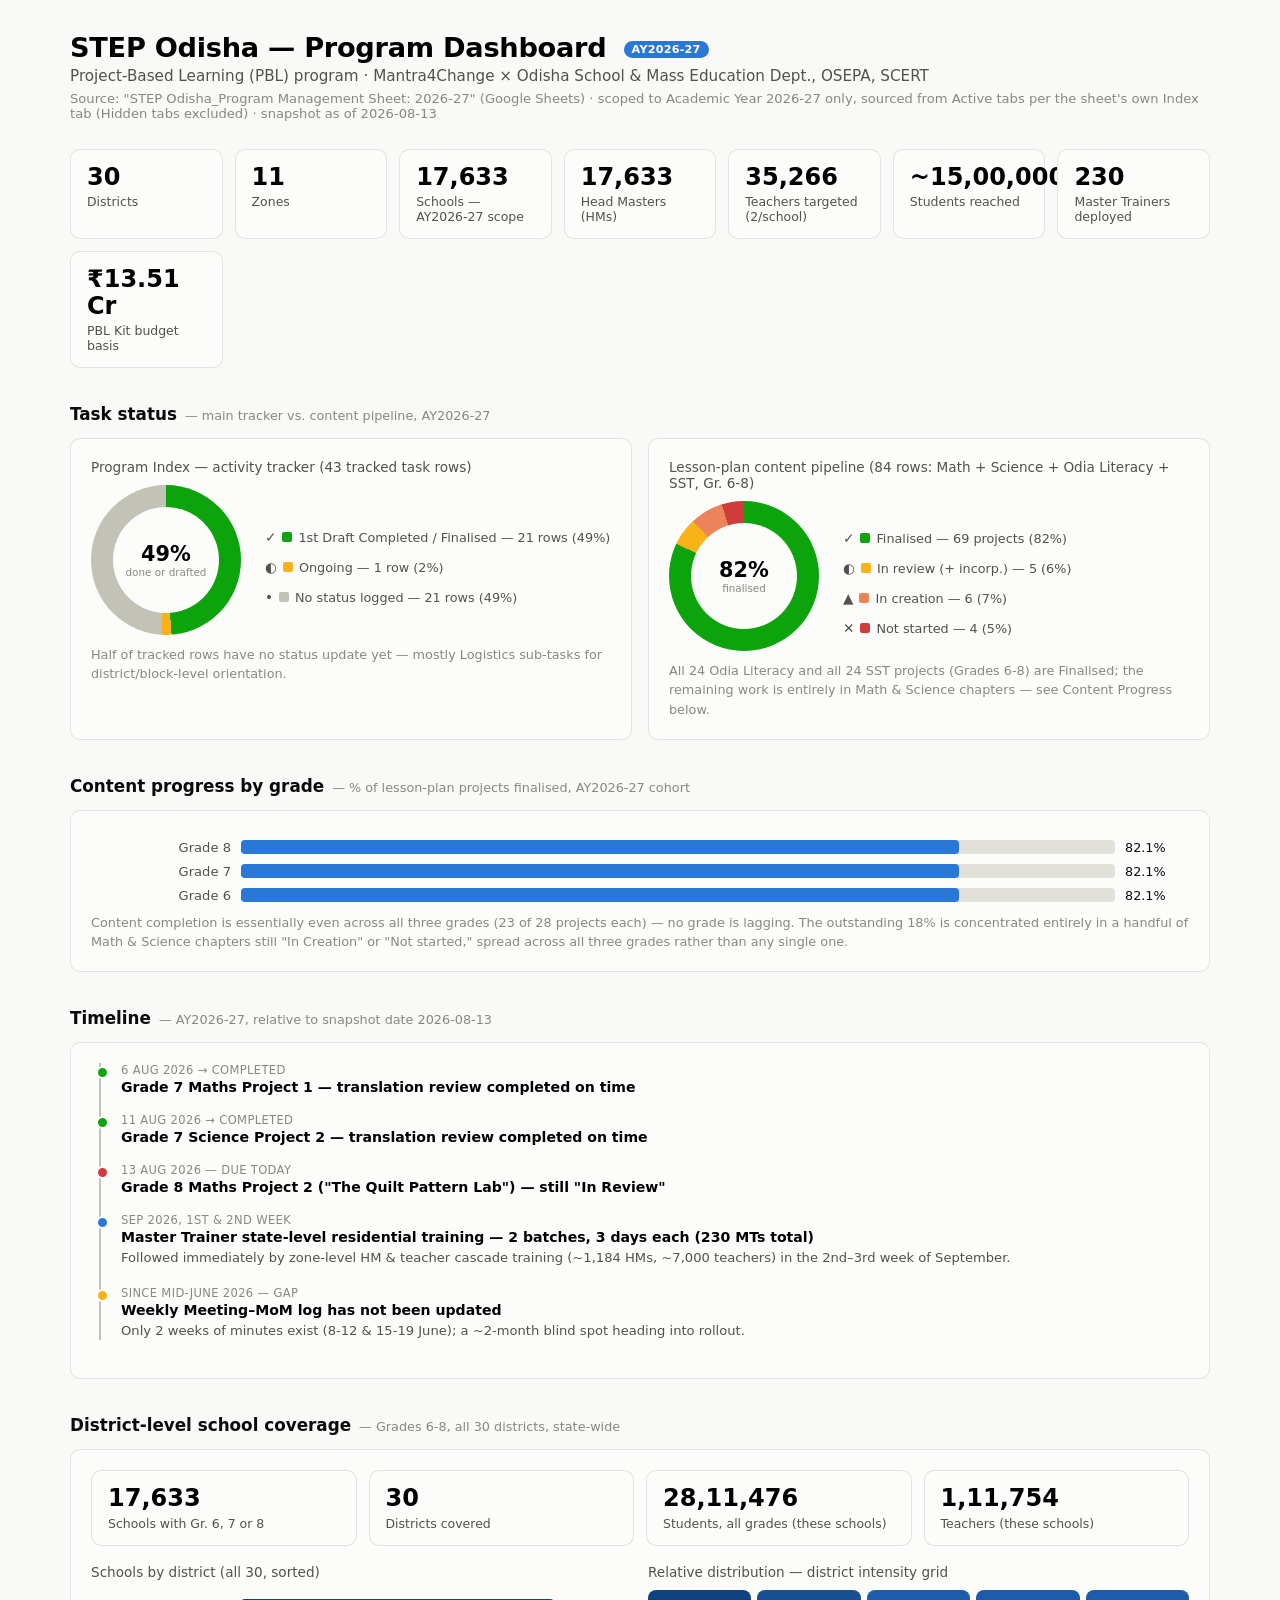
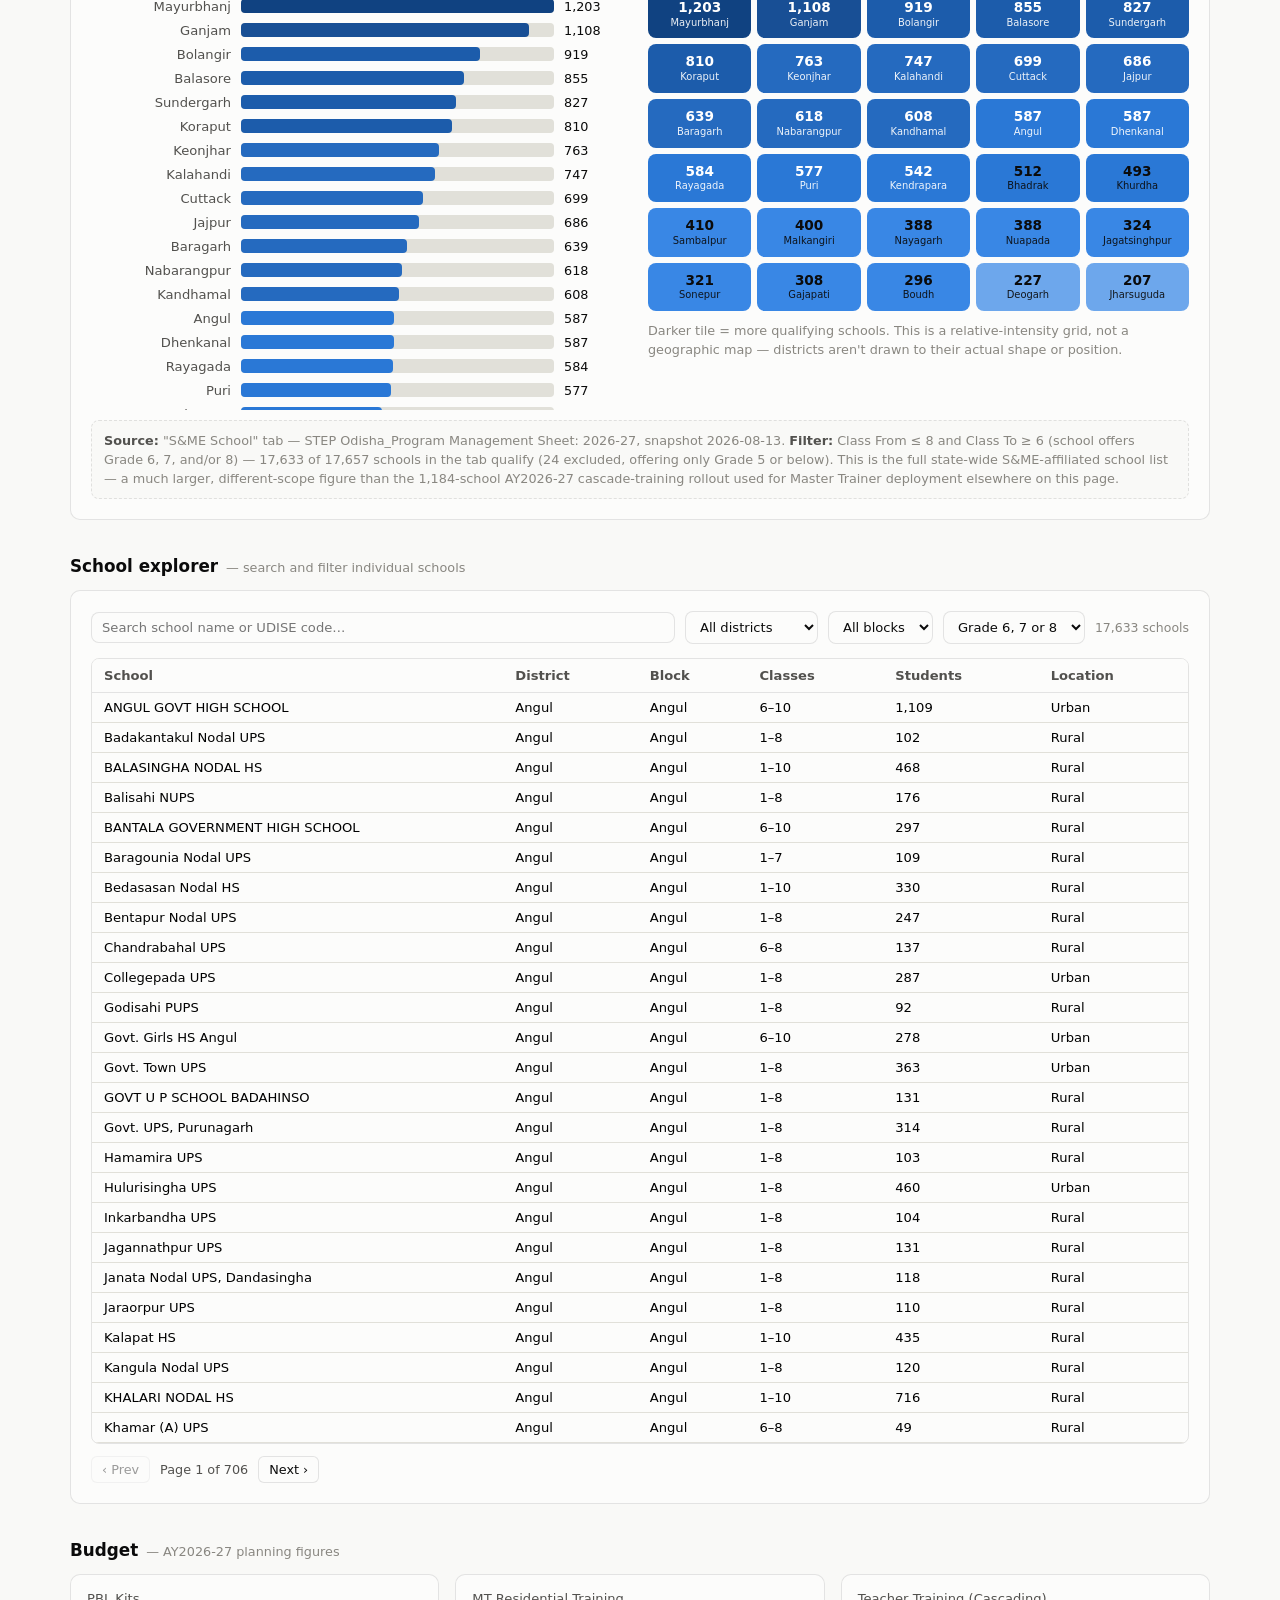
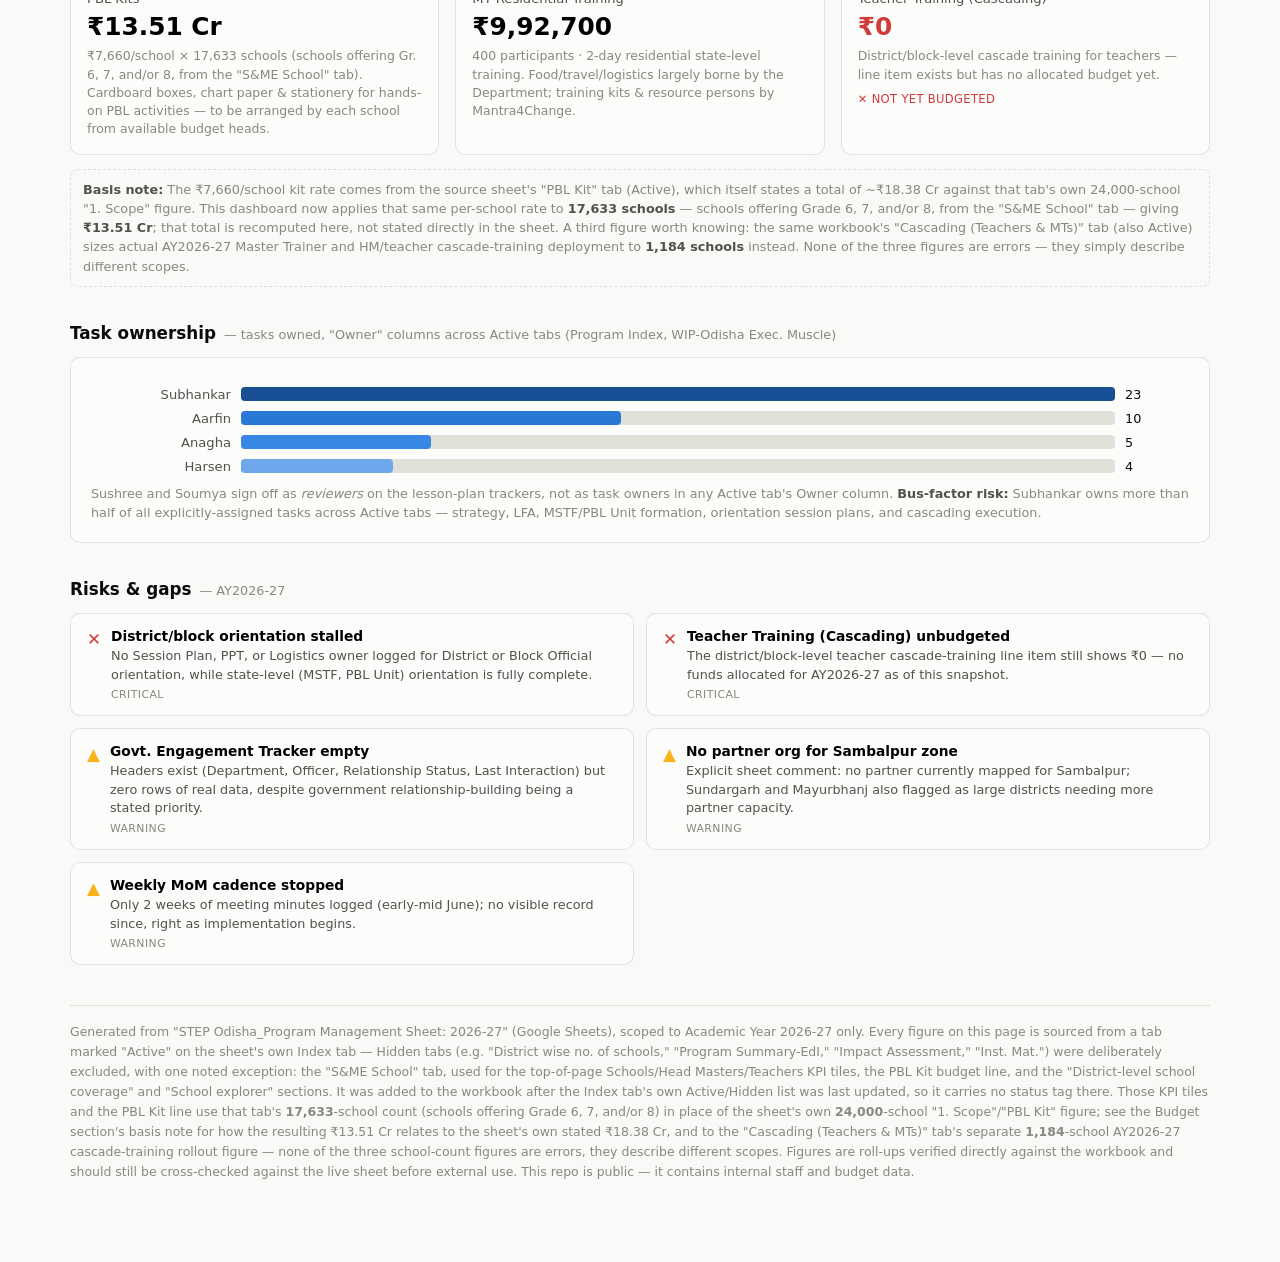
==== commit e203e6d5: "Use the S&ME-derived 17,633 school count for top KPIs and PBL Kit budget Per explicit request: the t" ====
--- a/index.html
+++ b/index.html
@@ -244,12 +244,12 @@
     <div class="tiles">
       <div class="tile"><div class="val">30</div><div class="lbl">Districts</div></div>
       <div class="tile"><div class="val">11</div><div class="lbl">Zones</div></div>
-      <div class="tile"><div class="val">24,000</div><div class="lbl">Schools — AY2026-27 scope</div></div>
-      <div class="tile"><div class="val">24,000</div><div class="lbl">Head Masters (HMs)</div></div>
-      <div class="tile"><div class="val">48,000</div><div class="lbl">Teachers targeted (2/school)</div></div>
+      <div class="tile"><div class="val" id="top-schools">17,633</div><div class="lbl">Schools — AY2026-27 scope</div></div>
+      <div class="tile"><div class="val" id="top-hms">17,633</div><div class="lbl">Head Masters (HMs)</div></div>
+      <div class="tile"><div class="val" id="top-teachers">35,266</div><div class="lbl">Teachers targeted (2/school)</div></div>
       <div class="tile"><div class="val">~15,00,000</div><div class="lbl">Students reached</div></div>
       <div class="tile"><div class="val">230</div><div class="lbl">Master Trainers deployed</div></div>
-      <div class="tile"><div class="val">₹18.38 Cr</div><div class="lbl">PBL Kit budget basis</div></div>
+      <div class="tile"><div class="val" id="top-pblkit">₹13.51 Cr</div><div class="lbl">PBL Kit budget basis</div></div>
     </div>
   </section>
 
@@ -399,8 +399,8 @@
     <div class="grid3">
       <div class="budget-card">
         <div class="t">PBL Kits</div>
-        <div class="v">₹18.38 Cr</div>
-        <div class="d">₹7,660/school × 24,000 schools (AY2026-27 scope). Cardboard boxes, chart paper &amp; stationery for hands-on PBL activities — to be arranged by each school from available budget heads.</div>
+        <div class="v" id="budget-pblkit">₹13.51 Cr</div>
+        <div class="d">₹7,660/school × 17,633 schools (schools offering Gr. 6, 7, and/or 8, from the "S&amp;ME School" tab). Cardboard boxes, chart paper &amp; stationery for hands-on PBL activities — to be arranged by each school from available budget heads.</div>
       </div>
       <div class="budget-card">
         <div class="t">MT Residential Training</div>
@@ -415,7 +415,7 @@
       </div>
     </div>
     <div class="note callout" style="margin-top:14px;">
-      <b>Basis note:</b> ₹18.38 Cr is the source sheet's own stated total on the "PBL Kit" tab (Active) — "Total budget for ~24,000 schools." Worth knowing: the same workbook's "Cascading (Teachers &amp; MTs)" tab (also Active) explicitly sizes actual AY2026-27 Master Trainer and HM/teacher cascade-training deployment to <b>1,184 schools</b> instead. Both figures are Active-tab-documented; they simply describe different scopes (state-wide kit budget vs. current cascade-training rollout), worth keeping in mind together when using either number externally.
+      <b>Basis note:</b> The ₹7,660/school kit rate comes from the source sheet's "PBL Kit" tab (Active), which itself states a total of ~₹18.38 Cr against that tab's own 24,000-school "1. Scope" figure. This dashboard now applies that same per-school rate to <b>17,633 schools</b> — schools offering Grade 6, 7, and/or 8, from the "S&amp;ME School" tab — giving <b>₹13.51 Cr</b>; that total is recomputed here, not stated directly in the sheet. A third figure worth knowing: the same workbook's "Cascading (Teachers &amp; MTs)" tab (also Active) sizes actual AY2026-27 Master Trainer and HM/teacher cascade-training deployment to <b>1,184 schools</b> instead. None of the three figures are errors — they simply describe different scopes.
     </div>
   </section>
 
@@ -442,7 +442,7 @@
   </section>
 
   <footer class="pagefoot">
-    Generated from "STEP Odisha_Program Management Sheet: 2026-27" (Google Sheets), scoped to Academic Year 2026-27 only. Every figure on this page is sourced from a tab marked "Active" on the sheet's own Index tab — Hidden tabs (e.g. "District wise no. of schools," "Program Summary-EdI," "Impact Assessment," "Inst. Mat.") were deliberately excluded, with one noted exception: the "District-level school coverage" and "School explorer" sections above are sourced from "S&amp;ME School," a tab added to the workbook after the Index tab's own Active/Hidden list was last updated, so it carries no status tag there. The 24,000-school figure is the sheet's own stated scope on the "1. Scope" and "PBL Kit" tabs (both Active); see the Budget section note for how the "Cascading (Teachers &amp; MTs)" tab's 1,184-school cascade-training rollout relates to it — that figure describes this year's cascade-training deployment specifically, not the full state-wide school count shown above. Figures are roll-ups verified directly against the workbook and should still be cross-checked against the live sheet before external use. This repo is public — it contains internal staff and budget data.
+    Generated from "STEP Odisha_Program Management Sheet: 2026-27" (Google Sheets), scoped to Academic Year 2026-27 only. Every figure on this page is sourced from a tab marked "Active" on the sheet's own Index tab — Hidden tabs (e.g. "District wise no. of schools," "Program Summary-EdI," "Impact Assessment," "Inst. Mat.") were deliberately excluded, with one noted exception: the "S&amp;ME School" tab, used for the top-of-page Schools/Head Masters/Teachers KPI tiles, the PBL Kit budget line, and the "District-level school coverage" and "School explorer" sections. It was added to the workbook after the Index tab's own Active/Hidden list was last updated, so it carries no status tag there. Those KPI tiles and the PBL Kit line use that tab's <b>17,633</b>-school count (schools offering Grade 6, 7, and/or 8) in place of the sheet's own <b>24,000</b>-school "1. Scope"/"PBL Kit" figure; see the Budget section's basis note for how the resulting ₹13.51 Cr relates to the sheet's own stated ₹18.38 Cr, and to the "Cascading (Teachers &amp; MTs)" tab's separate <b>1,184</b>-school AY2026-27 cascade-training rollout figure — none of the three school-count figures are errors, they describe different scopes. Figures are roll-ups verified directly against the workbook and should still be cross-checked against the live sheet before external use. This repo is public — it contains internal staff and budget data.
   </footer>
 
   <script>
@@ -482,6 +482,25 @@
       document.getElementById("dc-districts").textContent = data.districts.length;
       document.getElementById("dc-students").textContent = fmtNum(students);
       document.getElementById("dc-teachers").textContent = fmtNum(teachers);
+    }
+
+    // Top-of-page Schools/HMs/Teachers KPI tiles and the PBL Kit budget line are
+    // pinned to the same "S&ME School" Grade 6-8 count as the sections above, so
+    // they stay in sync if data/schools.json is regenerated. Falls back to the
+    // static HTML values already in the markup if this fetch/script fails.
+    function renderTopKPIs(data) {
+      var schoolCount = data.meta.qualifying;
+      var el = document.getElementById("top-schools");
+      if (el) el.textContent = fmtNum(schoolCount);
+      el = document.getElementById("top-hms");
+      if (el) el.textContent = fmtNum(schoolCount);
+      el = document.getElementById("top-teachers");
+      if (el) el.textContent = fmtNum(schoolCount * 2);
+      var pblCr = (schoolCount * 7660 / 1e7).toFixed(2) + " Cr";
+      el = document.getElementById("top-pblkit");
+      if (el) el.textContent = "₹" + pblCr;
+      el = document.getElementById("budget-pblkit");
+      if (el) el.textContent = "₹" + pblCr;
     }
 
     function renderDistrictChart(data) {
@@ -607,6 +626,7 @@
     function init(data) {
       state.data = data;
       renderKPIs(data);
+      renderTopKPIs(data);
       renderDistrictChart(data);
       renderHeatGrid(data);
       renderSourceNote(data);
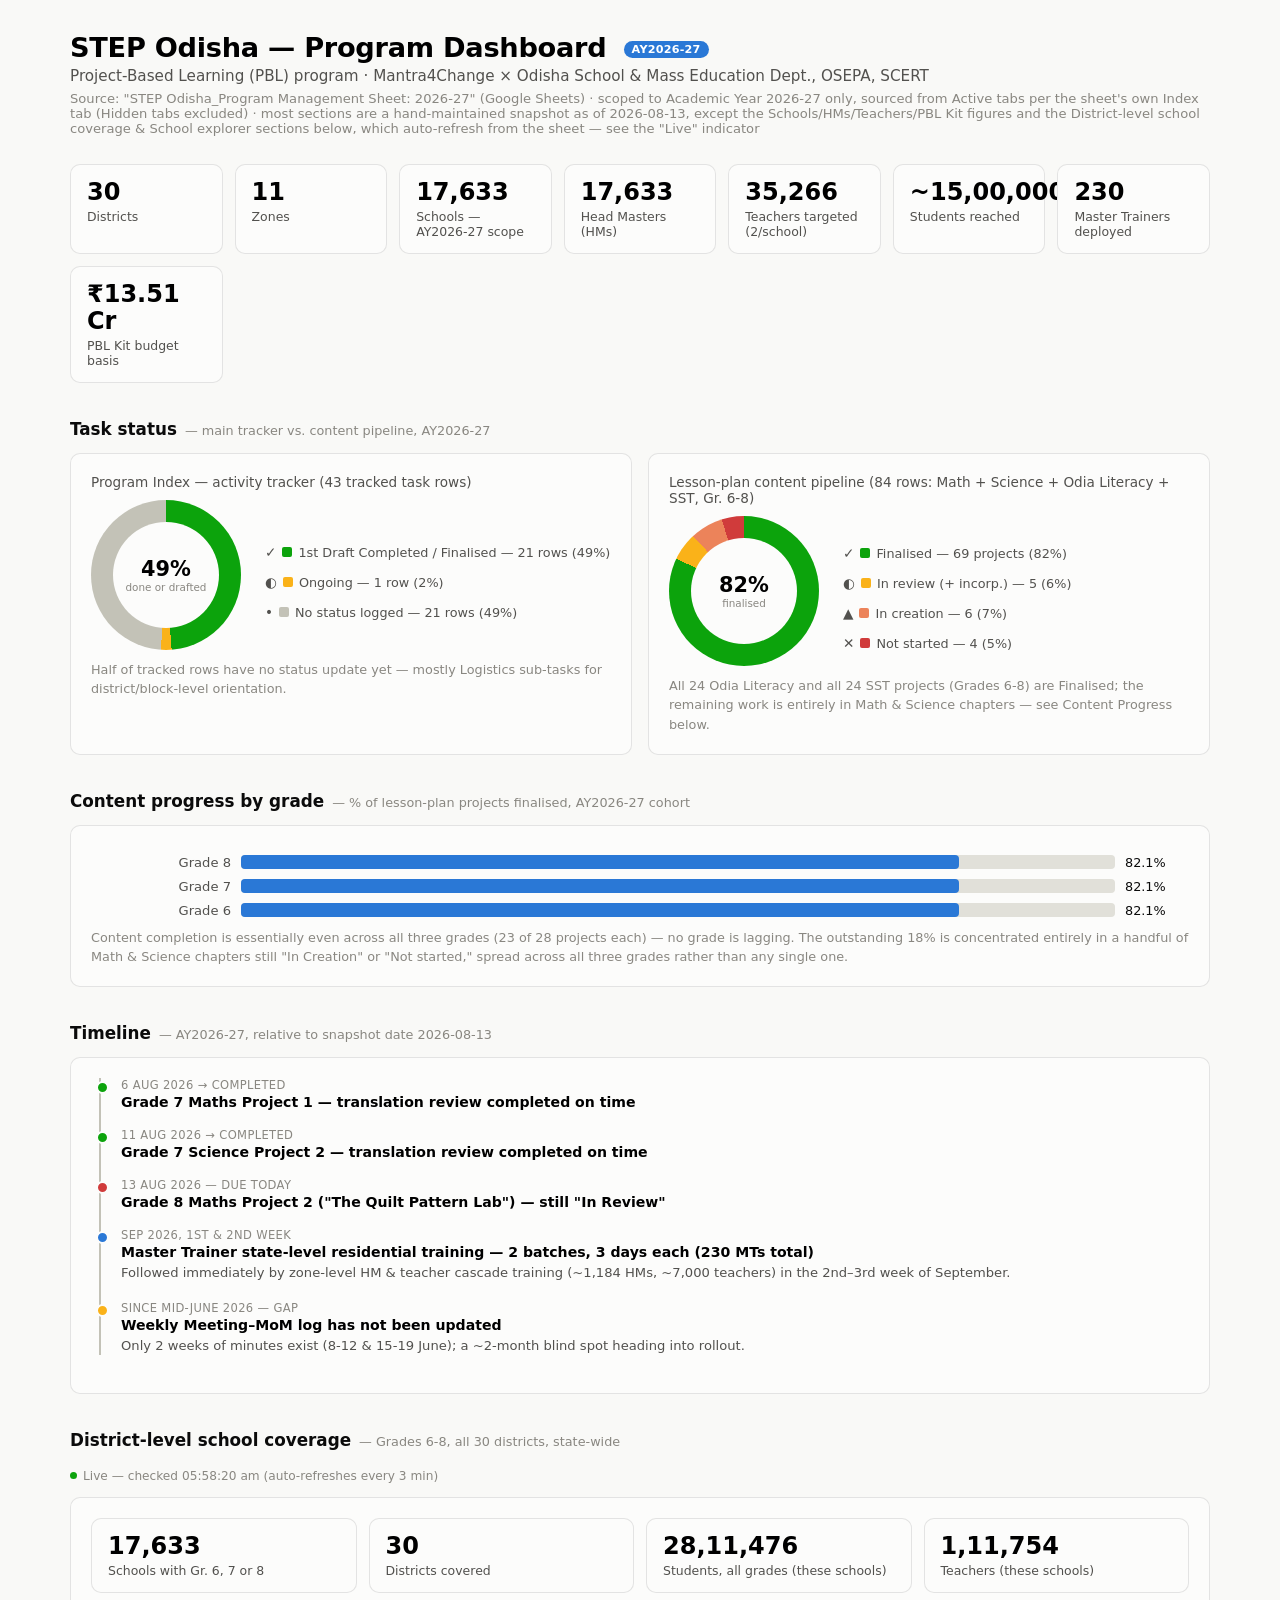
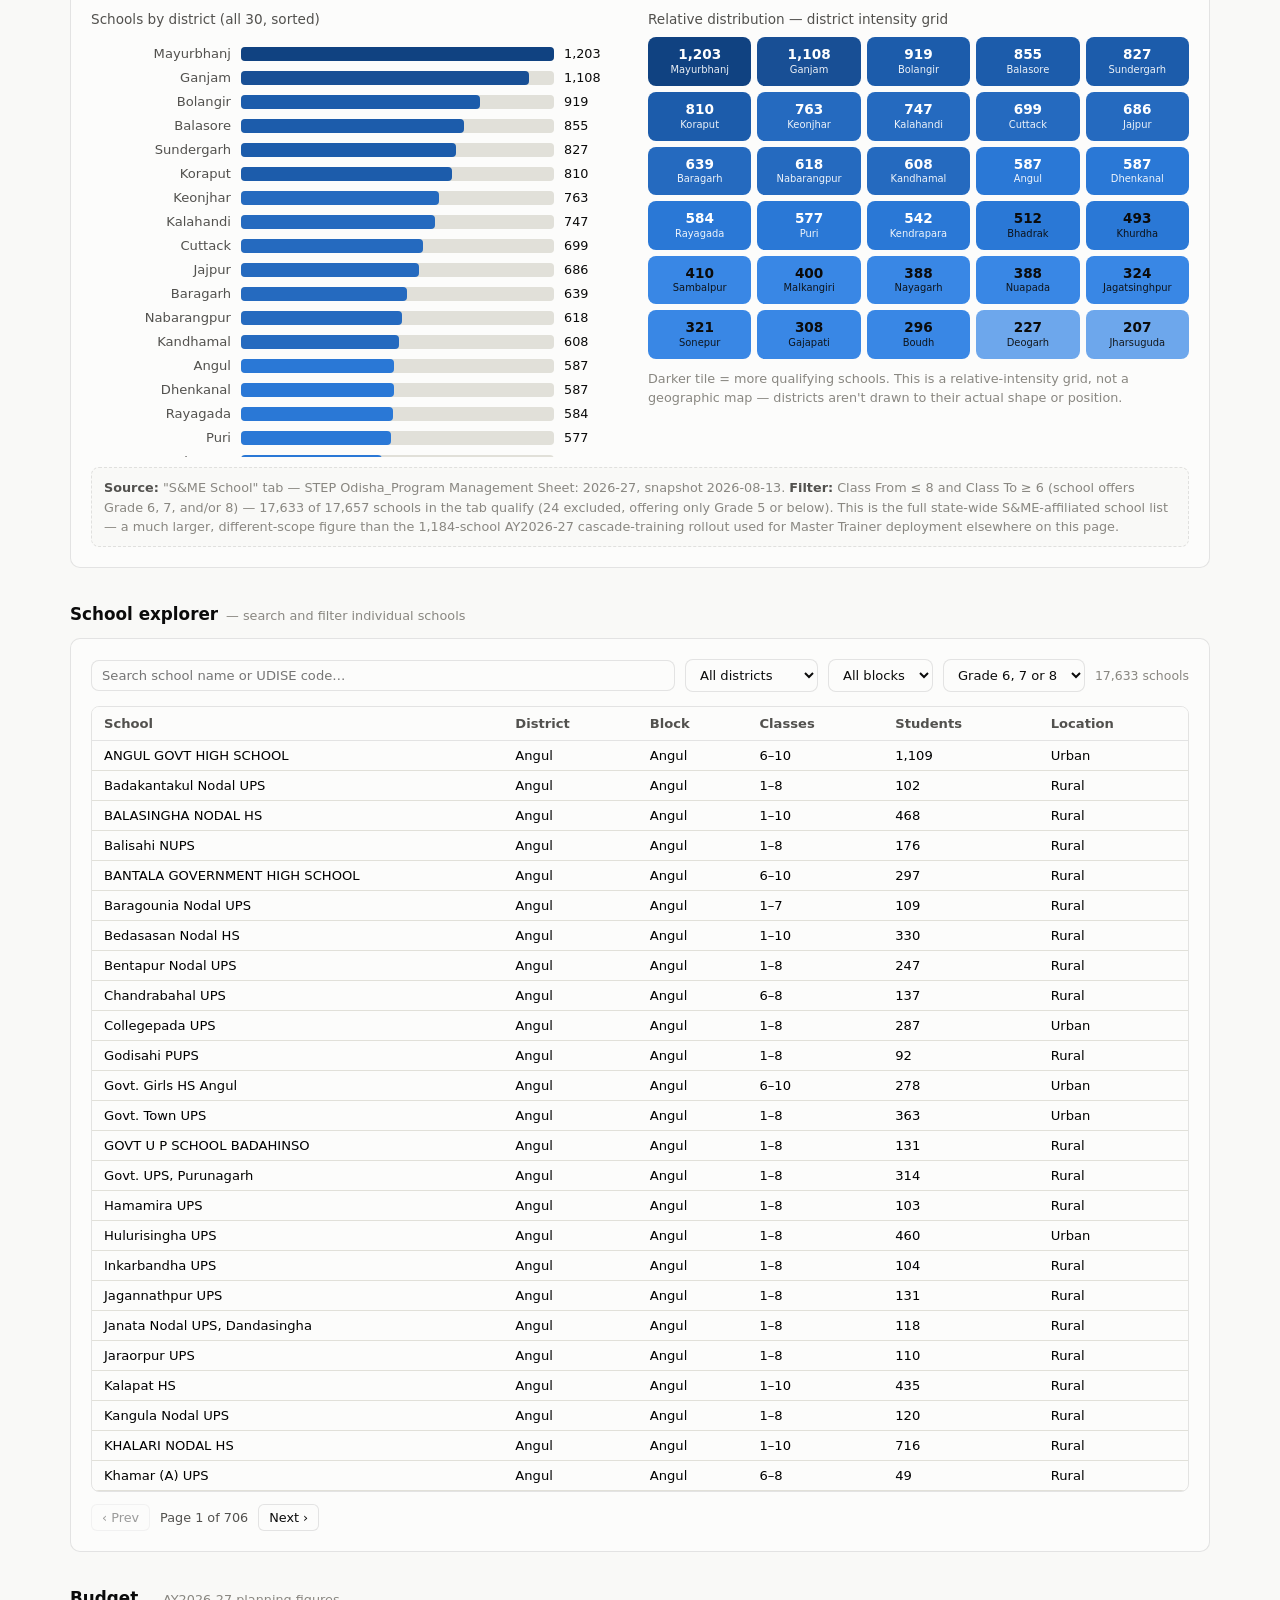
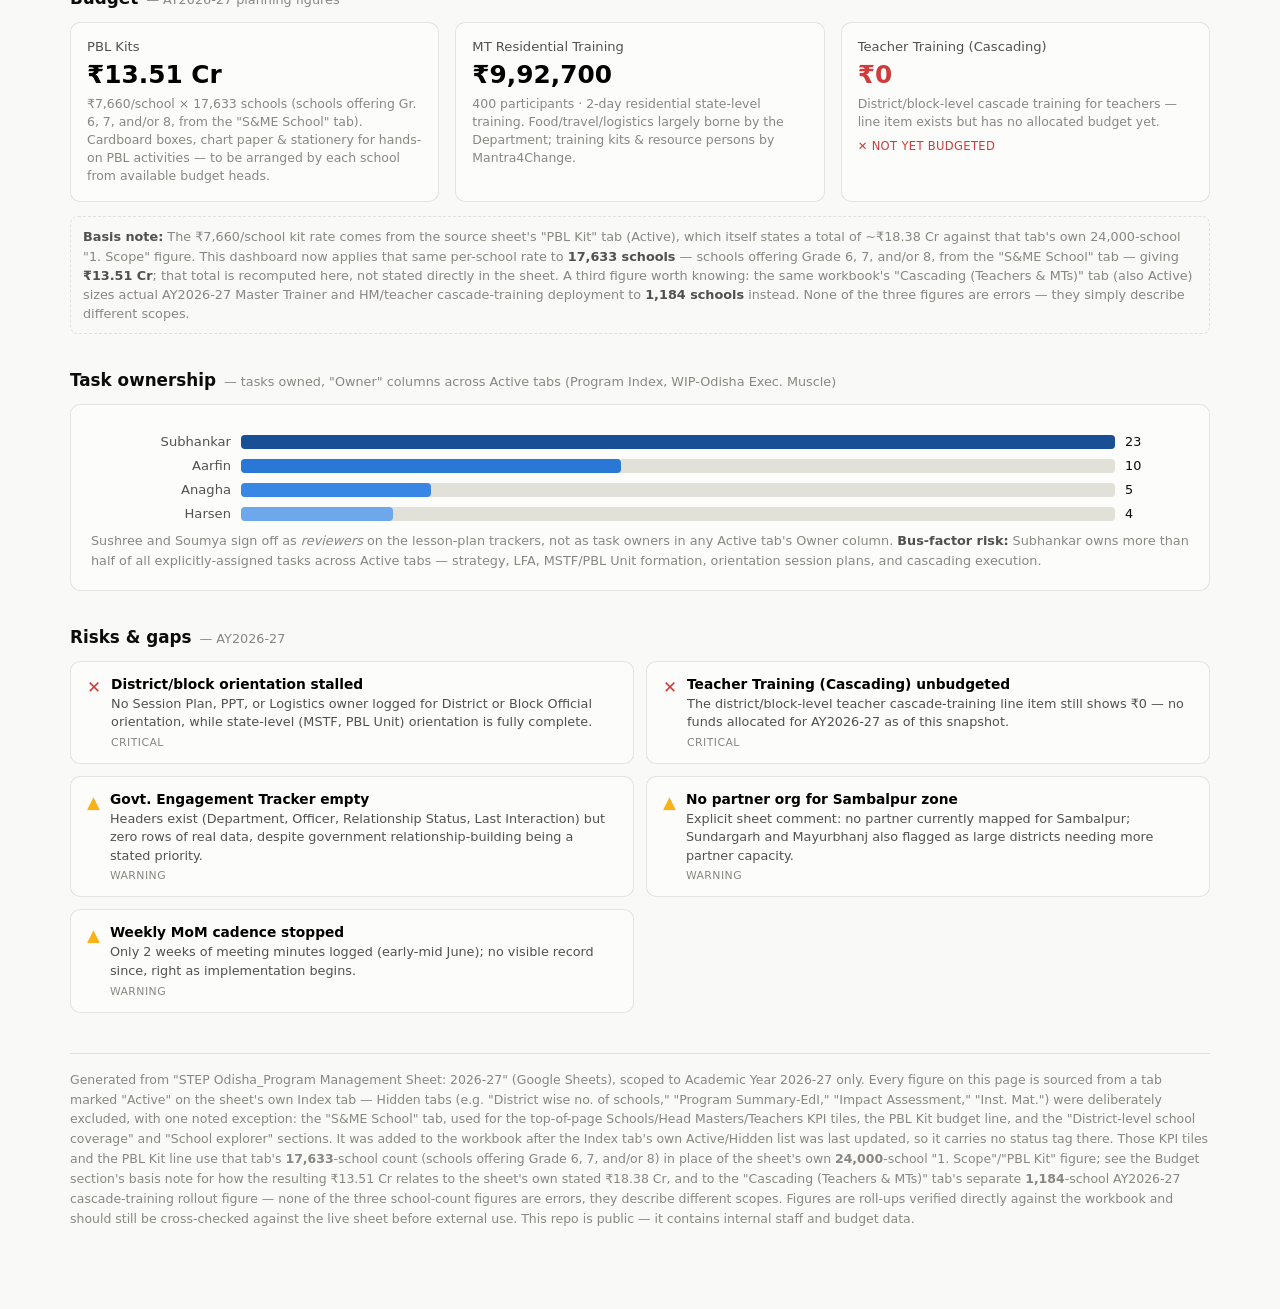
==== commit 737f1c01: "Add scheduled live-sync pipeline and client-side auto-refresh Backend: a GitHub Action (.github/work" ====
--- a/index.html
+++ b/index.html
@@ -170,6 +170,15 @@
   .budget-card .d { font-size: 0.78rem; color: var(--text-muted); margin-top: 6px; line-height: 1.45; }
   .budget-card .flagrow { display:flex; align-items:center; gap:6px; margin-top:8px; font-size:0.72rem; color: var(--status-critical); text-transform: uppercase; letter-spacing: 0.03em; }
 
+  .live-status {
+    display: inline-flex; align-items: center; gap: 6px; font-size: 0.76rem; color: var(--text-muted);
+    margin: -6px 0 14px;
+  }
+  .live-status .dot { width: 7px; height: 7px; border-radius: 50%; background: var(--status-neutral); flex: none; }
+  .live-status.live .dot { background: var(--status-good); }
+  .live-status.stale .dot { background: var(--status-warning); }
+  .live-status.error .dot { background: var(--status-critical); }
+
   /* district heat grid (relative-intensity view, not a geographic map) */
   .heatgrid { display: grid; grid-template-columns: repeat(auto-fill, minmax(96px, 1fr)); gap: 6px; }
   .heatgrid .cell { border-radius: 8px; padding: 9px 6px; text-align: center; line-height: 1.3; }
@@ -237,7 +246,7 @@
   <header class="top">
     <h1>STEP Odisha — Program Dashboard <span class="badge">AY2026-27</span></h1>
     <p class="sub">Project-Based Learning (PBL) program · Mantra4Change × Odisha School &amp; Mass Education Dept., OSEPA, SCERT</p>
-    <p class="asof">Source: "STEP Odisha_Program Management Sheet: 2026-27" (Google Sheets) · scoped to Academic Year 2026-27 only, sourced from Active tabs per the sheet's own Index tab (Hidden tabs excluded) · snapshot as of 2026-08-13</p>
+    <p class="asof">Source: "STEP Odisha_Program Management Sheet: 2026-27" (Google Sheets) · scoped to Academic Year 2026-27 only, sourced from Active tabs per the sheet's own Index tab (Hidden tabs excluded) · most sections are a hand-maintained snapshot as of 2026-08-13, except the Schools/HMs/Teachers/PBL Kit figures and the District-level school coverage &amp; School explorer sections below, which auto-refresh from the sheet — see the "Live" indicator</p>
   </header>
 
   <section>
@@ -345,6 +354,7 @@
 
   <section>
     <h2 class="sec-title">District-level school coverage <span class="hint">— Grades 6-8, all 30 districts, state-wide</span></h2>
+    <div class="live-status" id="live-status">Loading live data…</div>
     <div class="card">
       <div class="tiles" style="margin-bottom:18px;">
         <div class="tile"><div class="val" id="dc-total-schools">–</div><div class="lbl">Schools with Gr. 6, 7 or 8</div></div>
@@ -623,7 +633,24 @@
       if (nextBtn) nextBtn.addEventListener("click", function () { state.page++; renderTable(); });
     }
 
-    function init(data) {
+    // Auto-refresh: the GitHub Action behind data/schools.json commits a fresh
+    // copy roughly every 15 min whenever the sheet changes. An open tab polls
+    // for that on its own timer so it updates without a manual reload.
+    var POLL_MS = 3 * 60 * 1000;
+    var pollTimer = null;
+
+    function setLiveStatus(kind, text) {
+      var el = document.getElementById("live-status");
+      if (!el) return;
+      el.className = "live-status " + kind;
+      el.innerHTML = '<span class="dot"></span>' + escapeHtml(text);
+    }
+
+    function timeNow() {
+      return new Date().toLocaleTimeString("en-IN", { hour: "2-digit", minute: "2-digit", second: "2-digit" });
+    }
+
+    function firstInit(data) {
       state.data = data;
       renderKPIs(data);
       renderTopKPIs(data);
@@ -636,18 +663,63 @@
       document.getElementById("dc-district-filter").addEventListener("change", function () { updateBlockOptions(); applyFilters(); });
       document.getElementById("dc-block-filter").addEventListener("change", applyFilters);
       document.getElementById("dc-grade-filter").addEventListener("change", applyFilters);
-    }
-
-    fetch("data/schools.json")
-      .then(function (res) { if (!res.ok) throw new Error("HTTP " + res.status); return res.json(); })
-      .then(init)
-      .catch(function (err) {
-        var msg = "Could not load school data (data/schools.json): " + err.message;
-        var note = document.getElementById("dc-source-note");
-        if (note) note.textContent = msg;
-        var body = document.getElementById("dc-table-body");
-        if (body) body.innerHTML = '<tr><td colspan="6" style="text-align:center;color:var(--status-critical);padding:20px;">' + msg + "</td></tr>";
-      });
+      setLiveStatus("live", "Live — checked " + timeNow() + " (auto-refreshes every 3 min)");
+      startPolling();
+    }
+
+    function refreshInit(data) {
+      // Same as firstInit's render steps, but preserves the visitor's current
+      // search/filter/page state and dropdown selections instead of resetting them.
+      var prevDistVal = document.getElementById("dc-district-filter").value;
+      var prevBlockVal = document.getElementById("dc-block-filter").value;
+      var changed = !state.data || JSON.stringify(state.data.meta) !== JSON.stringify(data.meta);
+
+      state.data = data;
+      renderKPIs(data);
+      renderTopKPIs(data);
+      renderDistrictChart(data);
+      renderHeatGrid(data);
+      renderSourceNote(data);
+
+      var distSel = document.getElementById("dc-district-filter");
+      distSel.innerHTML = '<option value="">All districts</option>';
+      populateFilterOptions(data);
+      distSel.value = prevDistVal;
+      updateBlockOptions();
+      document.getElementById("dc-block-filter").value = prevBlockVal;
+
+      applyFilters();
+      setLiveStatus("live", (changed ? "Updated — refreshed " : "Live — checked ") + timeNow() + " (auto-refreshes every 3 min)");
+    }
+
+    function loadData(isFirst) {
+      return fetch("data/schools.json", { cache: "no-cache" })
+        .then(function (res) { if (!res.ok) throw new Error("HTTP " + res.status); return res.json(); })
+        .then(isFirst ? firstInit : refreshInit)
+        .catch(function (err) {
+          var msg = "Could not load school data (data/schools.json): " + err.message;
+          if (isFirst) {
+            var note = document.getElementById("dc-source-note");
+            if (note) note.textContent = msg;
+            var body = document.getElementById("dc-table-body");
+            if (body) body.innerHTML = '<tr><td colspan="6" style="text-align:center;color:var(--status-critical);padding:20px;">' + msg + "</td></tr>";
+          }
+          setLiveStatus("error", "Auto-refresh failed at " + timeNow() + " — showing last-loaded data");
+        });
+    }
+
+    function startPolling() {
+      if (pollTimer) return;
+      pollTimer = setInterval(function () {
+        if (document.visibilityState === "visible") loadData(false);
+      }, POLL_MS);
+    }
+
+    document.addEventListener("visibilitychange", function () {
+      if (document.visibilityState === "visible" && state.data) loadData(false);
+    });
+
+    loadData(true);
   })();
   </script>
 
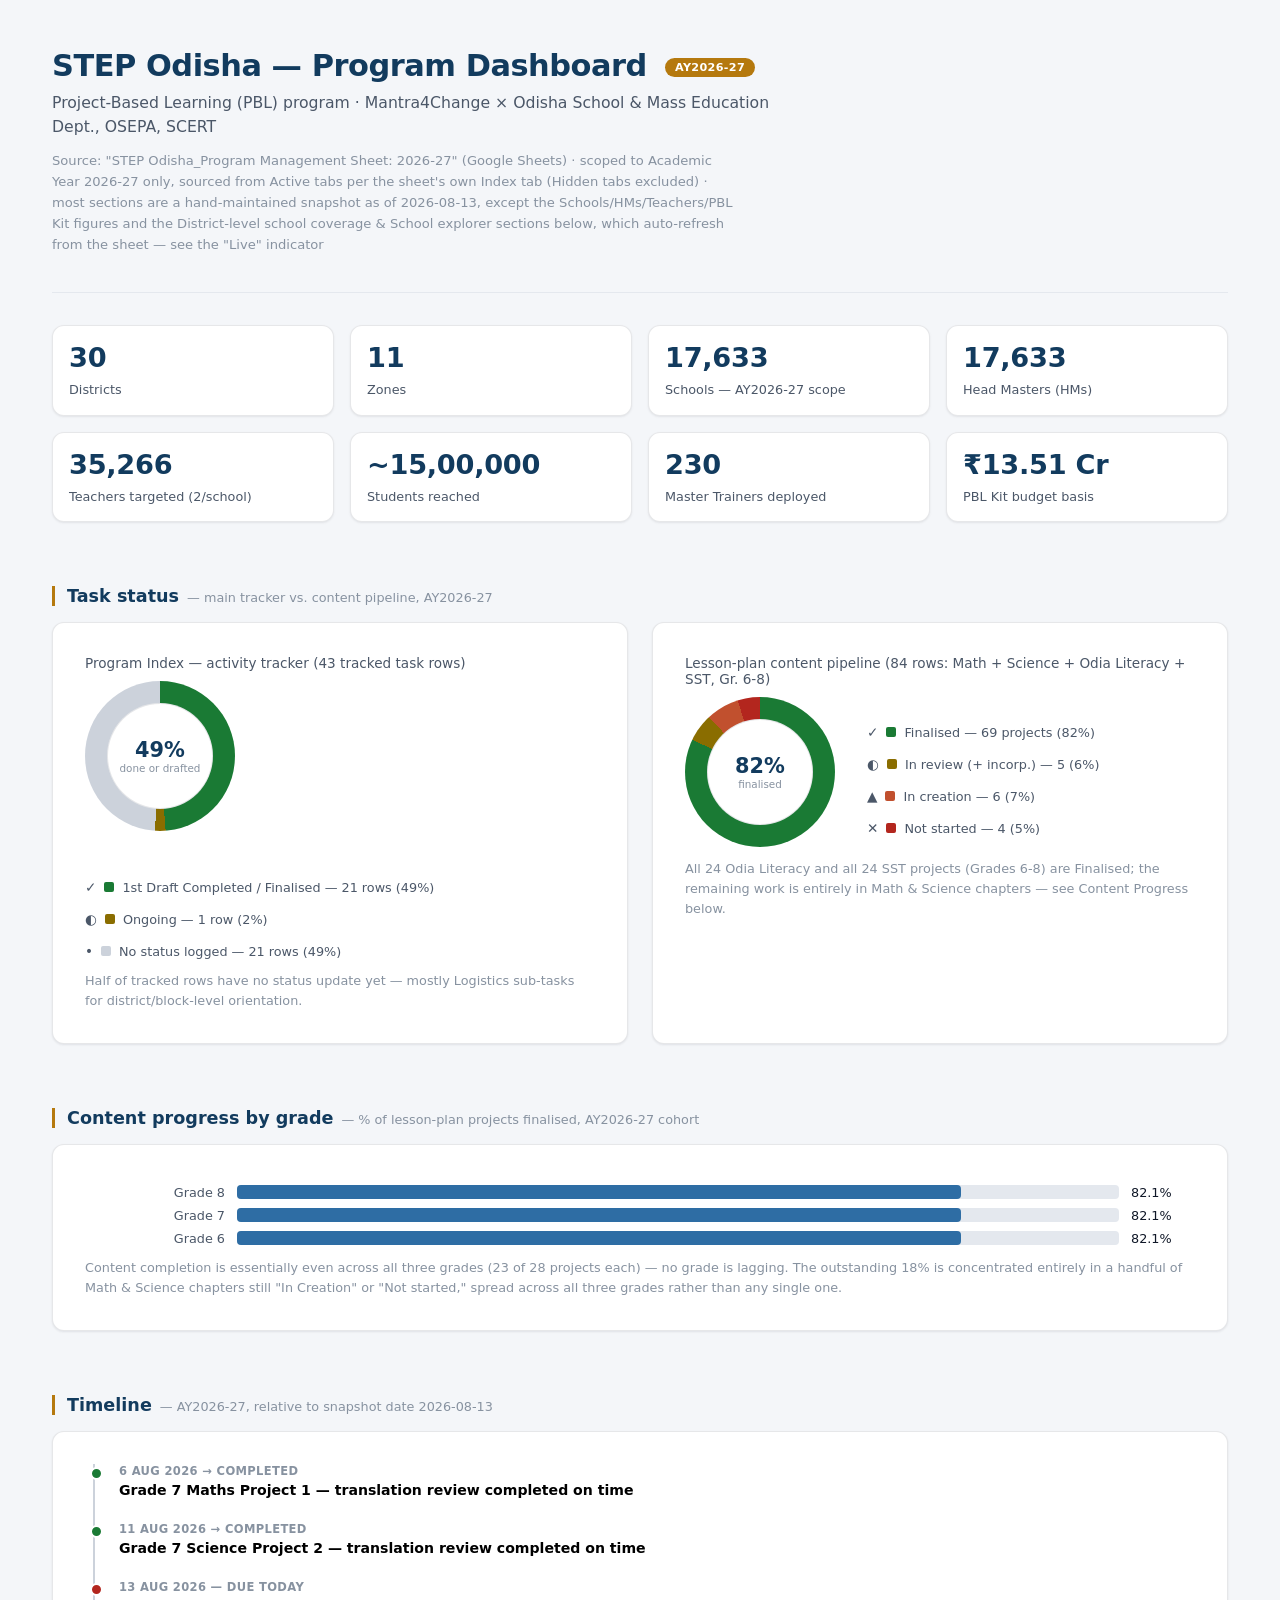
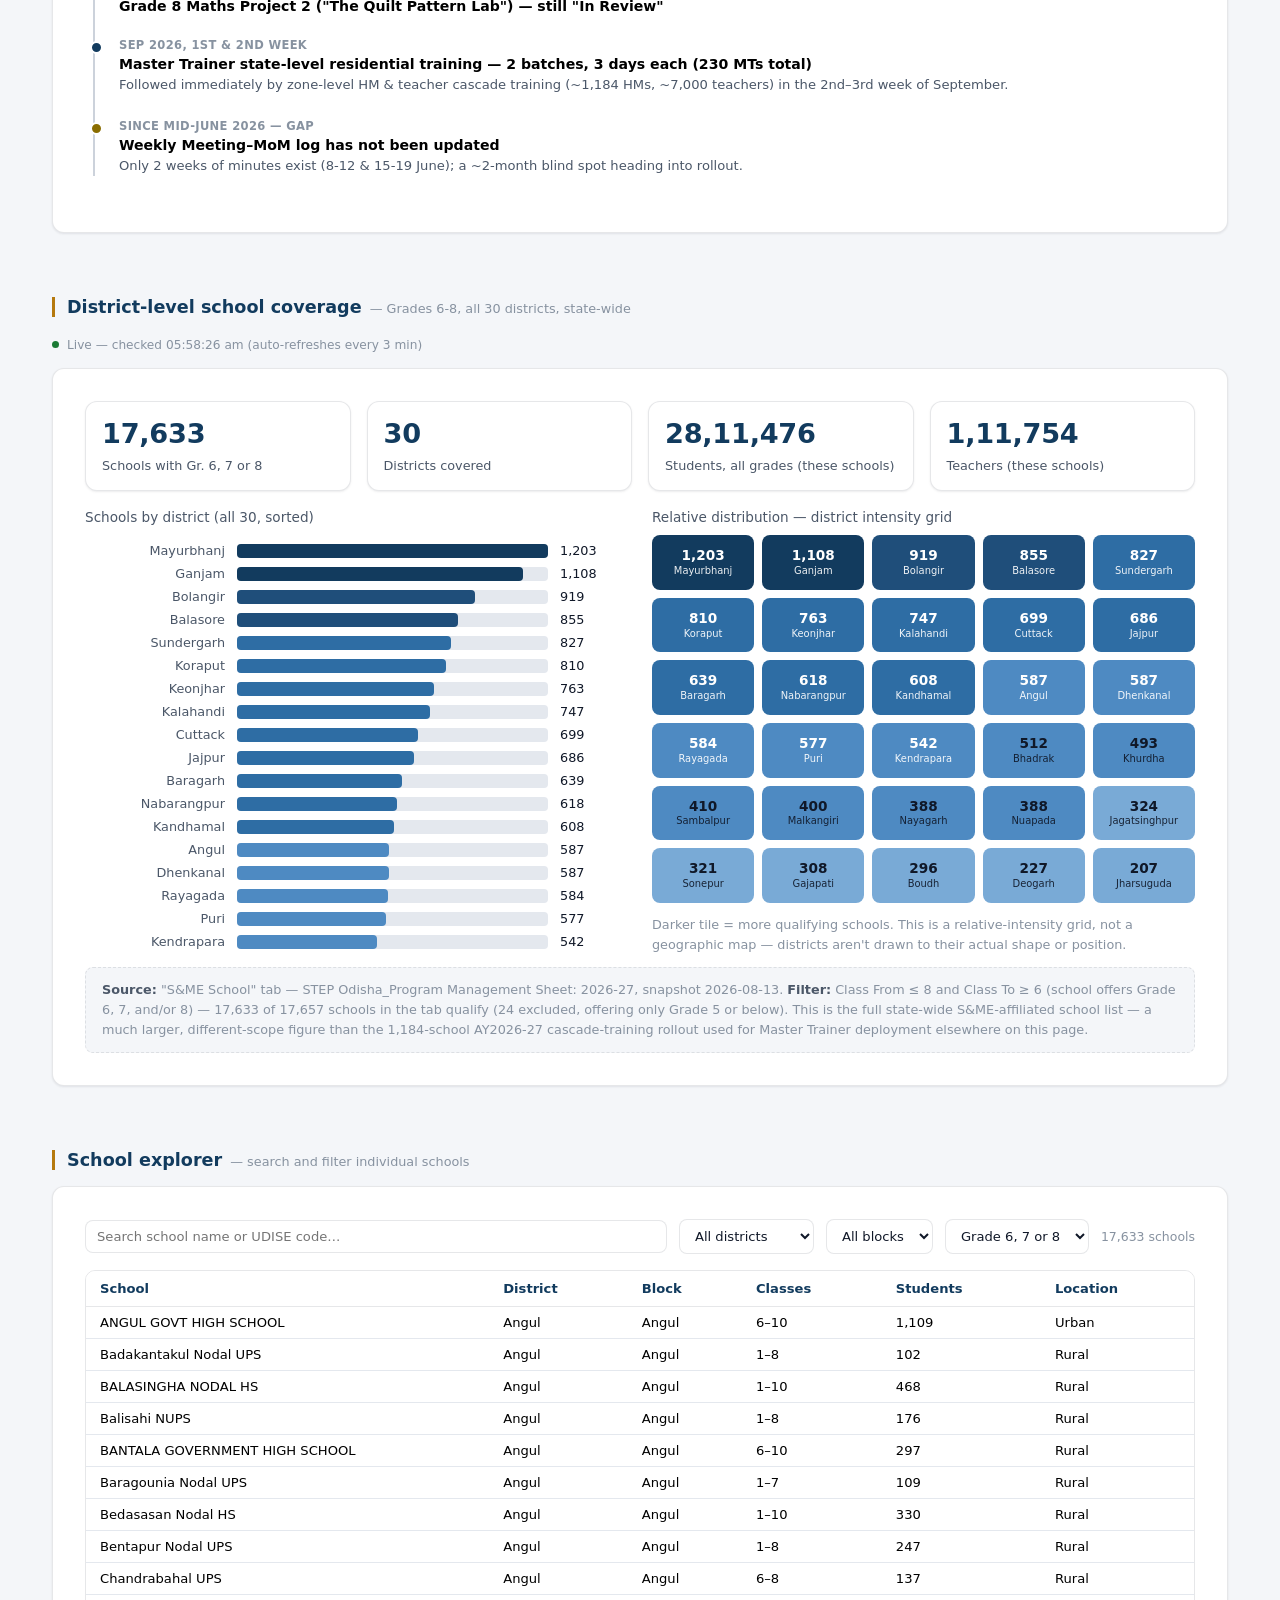
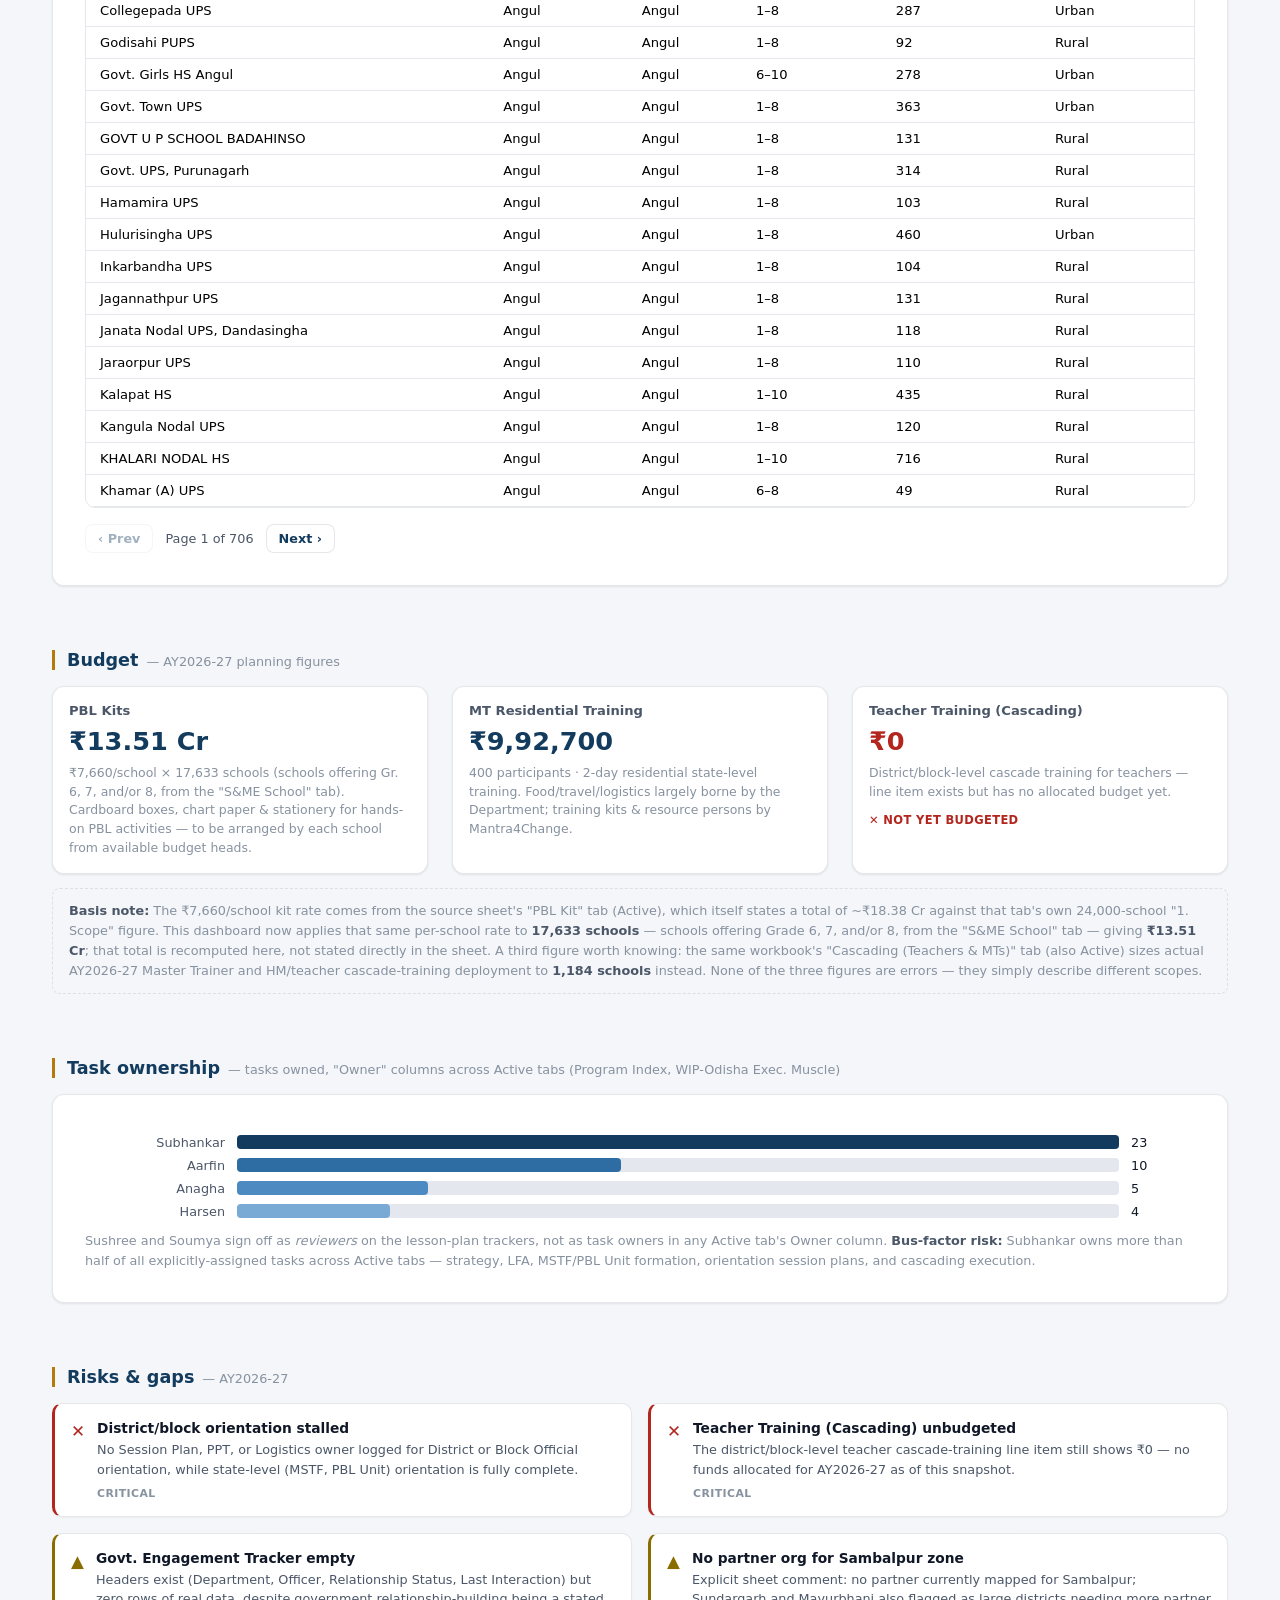
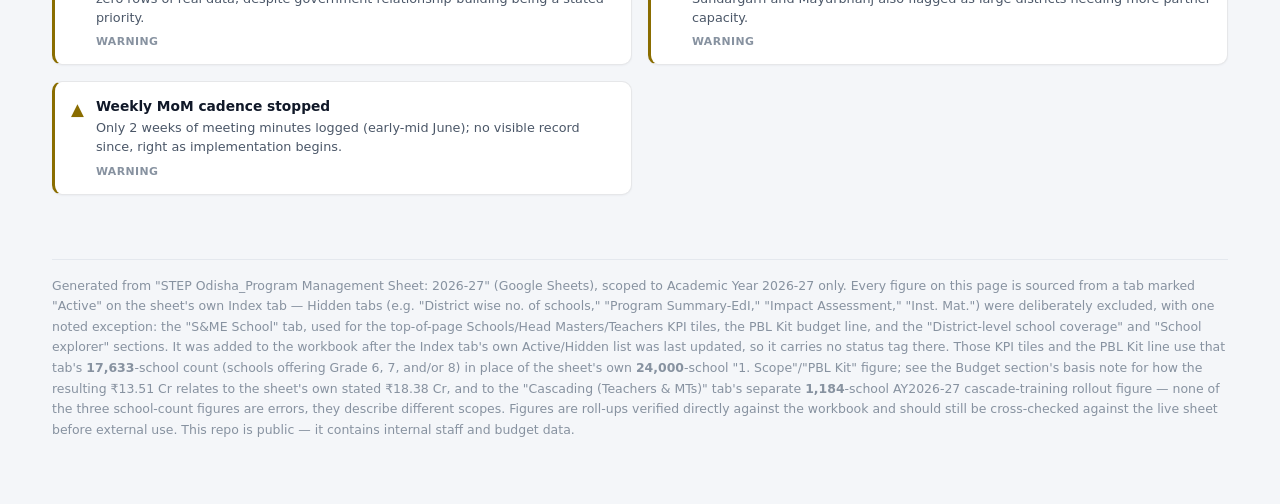
==== commit 77bdc670: "Redesign UI with navy/amber government palette, KPI animations, responsive fixes Fixed-contrast navy" ====
--- a/index.html
+++ b/index.html
@@ -7,86 +7,100 @@
 <style>
   .viz-root {
     color-scheme: light;
-    --surface-1:      #fcfcfb;
-    --page-plane:      #f9f9f7;
-    --text-primary:   #0b0b0b;
-    --text-secondary: #52514e;
-    --text-muted:     #898781;
-    --gridline:       #e1e0d9;
-    --baseline:       #c3c2b7;
-    --border:         rgba(11,11,11,0.10);
-    --success-text:   #006300;
-
-    --series-1: #2a78d6; /* blue */
-    --series-2: #eb6834; /* orange */
-    --series-3: #1baf7a; /* aqua */
-
-    --status-good:     #0ca30c;
-    --status-warning:  #fab219;
-    --status-serious:  #ec835a;
-    --status-critical: #d03b3b;
-    --status-neutral:  #c3c2b7;
-
-    --seq-200: #9ec5f4;
-    --seq-300: #6da7ec;
-    --seq-400: #3987e5;
-    --seq-450: #2a78d6;
-    --seq-500: #256abf;
-    --seq-550: #1c5cab;
-    --seq-600: #184f95;
-    --seq-650: #104281;
+    --surface-1:      #ffffff;
+    --page-plane:      #f4f6f9;
+    --text-primary:   #101828;
+    --text-secondary: #4b5768;
+    --text-muted:     #8792a0;
+    --gridline:       #e4e8ee;
+    --baseline:       #ccd2db;
+    --border:         rgba(16,24,40,0.10);
+    --success-text:   #146029;
+
+    /* Brand — Navy (primary) & Amber (accent). Kept to two decorative
+       hues; status colors below are a separate, reserved semantic set. */
+    --primary:      #123b5e;
+    --primary-tint: #2e6da4;
+    --primary-soft: #e8eef4;
+    --accent:       #b5790e;
+
+    --status-good:     #1a7a34;
+    --status-warning:  #8a6d00;
+    --status-serious:  #c1502e;
+    --status-critical: #b3261e;
+    --status-neutral:  #ccd2db;
+
+    /* Sequential ramp — single hue (navy), for magnitude only (district
+       intensity grid, bar-chart fills). 6 steps, not 8: closer steps
+       read as noise rather than signal at this ramp's length. */
+    --seq-200: #9fc2e3;
+    --seq-300: #79aad6;
+    --seq-400: #4e8ac2;
+    --seq-450: #2e6da4;
+    --seq-500: #1f4e7a;
+    --seq-600: #123b5e;
   }
   @media (prefers-color-scheme: dark) {
     :root:where(:not([data-theme="light"])) .viz-root {
       color-scheme: dark;
-      --surface-1:      #1a1a19;
-      --page-plane:      #0d0d0d;
-      --text-primary:   #ffffff;
-      --text-secondary: #c3c2b7;
-      --text-muted:     #898781;
-      --gridline:       #2c2c2a;
-      --baseline:       #383835;
-      --border:         rgba(255,255,255,0.10);
-      --success-text:   #0ca30c;
-
-      --series-1: #3987e5;
-      --series-2: #d95926;
-      --series-3: #199e70;
-
-      --seq-200: #184f95;
-      --seq-300: #1c5cab;
-      --seq-400: #256abf;
-      --seq-450: #2a78d6;
-      --seq-500: #3987e5;
-      --seq-550: #5598e7;
-      --seq-600: #86b6ef;
-      --seq-650: #9ec5f4;
+      --surface-1:      #161b22;
+      --page-plane:      #0d1117;
+      --text-primary:   #f0f3f7;
+      --text-secondary: #b6c0cc;
+      --text-muted:     #7c8798;
+      --gridline:       #2a323d;
+      --baseline:       #3a4453;
+      --border:         rgba(255,255,255,0.12);
+      --success-text:   #4ade80;
+
+      --primary:      #6ea6da;
+      --primary-tint: #9fc2e3;
+      --primary-soft: #1b2836;
+      --accent:       #e0ac4c;
+
+      --status-good:     #4ade80;
+      --status-warning:  #eab308;
+      --status-serious:  #f0876a;
+      --status-critical: #f26363;
+      --status-neutral:  #3a4453;
+
+      --seq-200: #123b5e;
+      --seq-300: #1f4e7a;
+      --seq-400: #2e6da4;
+      --seq-450: #4e8ac2;
+      --seq-500: #79aad6;
+      --seq-600: #9fc2e3;
     }
   }
   :root[data-theme="dark"] .viz-root {
     color-scheme: dark;
-    --surface-1:      #1a1a19;
-    --page-plane:      #0d0d0d;
-    --text-primary:   #ffffff;
-    --text-secondary: #c3c2b7;
-    --text-muted:     #898781;
-    --gridline:       #2c2c2a;
-    --baseline:       #383835;
-    --border:         rgba(255,255,255,0.10);
-    --success-text:   #0ca30c;
-
-    --series-1: #3987e5;
-    --series-2: #d95926;
-    --series-3: #199e70;
-
-    --seq-200: #184f95;
-    --seq-300: #1c5cab;
-    --seq-400: #256abf;
-    --seq-450: #2a78d6;
-    --seq-500: #3987e5;
-    --seq-550: #5598e7;
-    --seq-600: #86b6ef;
-    --seq-650: #9ec5f4;
+    --surface-1:      #161b22;
+    --page-plane:      #0d1117;
+    --text-primary:   #f0f3f7;
+    --text-secondary: #b6c0cc;
+    --text-muted:     #7c8798;
+    --gridline:       #2a323d;
+    --baseline:       #3a4453;
+    --border:         rgba(255,255,255,0.12);
+    --success-text:   #4ade80;
+
+    --primary:      #6ea6da;
+    --primary-tint: #9fc2e3;
+    --primary-soft: #1b2836;
+    --accent:       #e0ac4c;
+
+    --status-good:     #4ade80;
+    --status-warning:  #eab308;
+    --status-serious:  #f0876a;
+    --status-critical: #f26363;
+    --status-neutral:  #3a4453;
+
+    --seq-200: #123b5e;
+    --seq-300: #1f4e7a;
+    --seq-400: #2e6da4;
+    --seq-450: #4e8ac2;
+    --seq-500: #79aad6;
+    --seq-600: #9fc2e3;
   }
 
   * { box-sizing: border-box; }
@@ -94,85 +108,153 @@
     margin: 0;
     padding: 0;
     background: var(--page-plane);
-    font-family: system-ui, -apple-system, "Segoe UI", sans-serif;
+    font-family: -apple-system, "Segoe UI", system-ui, sans-serif;
     color: var(--text-primary);
+    -webkit-font-smoothing: antialiased;
   }
   .viz-root { background: var(--page-plane); min-height: 100vh; }
 
-  .wrap { max-width: 1180px; margin: 0 auto; padding: 32px 20px 80px; }
-
-  header.top { margin-bottom: 28px; }
-  header.top h1 { font-size: 1.7rem; margin: 0 0 4px; letter-spacing: -0.01em; }
-  header.top p.sub { color: var(--text-secondary); margin: 0; font-size: 0.95rem; }
-  header.top .asof { color: var(--text-muted); font-size: 0.82rem; margin-top: 6px; }
-  .badge { display: inline-block; background: var(--series-1); color: #fff; font-size: 0.7rem; font-weight: 600; padding: 2px 8px; border-radius: 999px; margin-left: 8px; vertical-align: middle; letter-spacing: 0.02em; }
-
-  section { margin-bottom: 36px; }
+  /* Layout rhythm — one spacing scale, reused everywhere instead of ad hoc px. */
+  :root { --sp-1: 4px; --sp-2: 8px; --sp-3: 12px; --sp-4: 16px; --sp-5: 24px; --sp-6: 32px; --sp-7: 48px; --sp-8: 64px; }
+
+  .wrap { max-width: 1240px; margin: 0 auto; padding: var(--sp-6) var(--sp-4) var(--sp-8); }
+  @media (min-width: 768px)  { .wrap { padding: var(--sp-7) var(--sp-5) var(--sp-8); } }
+  @media (min-width: 1280px) { .wrap { padding: var(--sp-7) var(--sp-6) var(--sp-8); } }
+
+  header.top { margin-bottom: var(--sp-6); padding-bottom: var(--sp-5); border-bottom: 1px solid var(--gridline); }
+  header.top h1 {
+    font-size: clamp(1.4rem, 1.1rem + 1.2vw, 1.9rem);
+    font-weight: 700; margin: 0 0 var(--sp-2); letter-spacing: -0.015em; color: var(--primary);
+  }
+  header.top p.sub { color: var(--text-secondary); margin: 0; font-size: 0.98rem; line-height: 1.5; max-width: 72ch; }
+  header.top .asof { color: var(--text-muted); font-size: 0.82rem; margin-top: var(--sp-3); line-height: 1.6; max-width: 82ch; }
+  .badge {
+    display: inline-block; background: var(--accent); color: #fff; font-size: 0.7rem; font-weight: 700;
+    padding: 3px 10px; border-radius: 999px; margin-left: var(--sp-2); vertical-align: middle; letter-spacing: 0.03em;
+  }
+
+  section { margin-bottom: var(--sp-7); }
+  @media (min-width: 768px) { section { margin-bottom: var(--sp-8); } }
   h2.sec-title {
-    font-size: 1.05rem;
-    margin: 0 0 14px;
-    color: var(--text-primary);
-    display: flex; align-items: baseline; gap: 8px;
+    font-size: 1.1rem;
+    font-weight: 700;
+    margin: 0 0 var(--sp-4);
+    padding-left: var(--sp-3);
+    border-left: 3px solid var(--accent);
+    color: var(--primary);
+    display: flex; align-items: baseline; gap: var(--sp-2); flex-wrap: wrap;
   }
   h2.sec-title .hint { font-size: 0.8rem; color: var(--text-muted); font-weight: 400; }
 
   .card {
     background: var(--surface-1);
     border: 1px solid var(--border);
-    border-radius: 10px;
-    padding: 20px;
-  }
-
-  /* Stat tiles */
-  .tiles { display: grid; grid-template-columns: repeat(auto-fit, minmax(150px, 1fr)); gap: 12px; }
-  .tile { background: var(--surface-1); border: 1px solid var(--border); border-radius: 10px; padding: 14px 16px; }
-  .tile .val { font-size: 1.5rem; font-weight: 600; line-height: 1.1; }
-  .tile .lbl { color: var(--text-secondary); font-size: 0.78rem; margin-top: 4px; }
-  .tile .flag { color: var(--status-critical); font-size: 0.72rem; margin-top: 4px; }
+    border-radius: 12px;
+    padding: var(--sp-5);
+    box-shadow: 0 1px 2px rgba(16,24,40,0.04), 0 1px 3px rgba(16,24,40,0.05);
+  }
+  @media (min-width: 768px) { .card { padding: var(--sp-6); } }
+
+  /* Stat tiles (KPI cards) */
+  .tiles { display: grid; grid-template-columns: repeat(2, 1fr); gap: var(--sp-3); }
+  @media (min-width: 560px)  { .tiles { grid-template-columns: repeat(3, 1fr); gap: var(--sp-4); } }
+  @media (min-width: 1024px) { .tiles { grid-template-columns: repeat(4, 1fr); } }
+  .tile {
+    background: var(--surface-1); border: 1px solid var(--border); border-radius: 12px;
+    padding: var(--sp-4) var(--sp-4); position: relative; overflow: hidden;
+    box-shadow: 0 1px 2px rgba(16,24,40,0.04), 0 1px 3px rgba(16,24,40,0.05);
+    transition: transform 0.18s ease, box-shadow 0.18s ease;
+  }
+  .tile::before {
+    content: ""; position: absolute; top: 0; left: 0; right: 0; height: 3px;
+    background: var(--accent); transform: scaleX(0); transform-origin: left; transition: transform 0.25s ease;
+  }
+  .tile:hover { transform: translateY(-2px); box-shadow: 0 4px 12px rgba(16,24,40,0.08), 0 1px 3px rgba(16,24,40,0.06); }
+  .tile:hover::before { transform: scaleX(1); }
+  /* Scaled per breakpoint, not fluid vw: long Indian-format figures (e.g.
+     "28,11,476") have no break opportunity, so a size that doesn't fit the
+     column width at a given breakpoint overflows the card rather than wrapping. */
+  .tile .val { font-size: 1.15rem; font-weight: 700; line-height: 1.15; color: var(--primary); font-variant-numeric: tabular-nums; letter-spacing: -0.01em; overflow-wrap: anywhere; }
+  @media (min-width: 480px)  { .tile .val { font-size: 1.35rem; } }
+  @media (min-width: 768px)  { .tile .val { font-size: 1.55rem; } }
+  @media (min-width: 1024px) { .tile .val { font-size: 1.7rem; } }
+  .tile .lbl { color: var(--text-secondary); font-size: 0.8rem; margin-top: var(--sp-2); line-height: 1.35; }
+  .tile .flag { color: var(--status-critical); font-size: 0.72rem; margin-top: var(--sp-1); font-weight: 600; }
+
+  @media (prefers-reduced-motion: no-preference) {
+    .tile { opacity: 0; animation: tileIn 0.5s ease forwards; }
+    .tile:nth-child(1) { animation-delay: 0ms; }
+    .tile:nth-child(2) { animation-delay: 55ms; }
+    .tile:nth-child(3) { animation-delay: 110ms; }
+    .tile:nth-child(4) { animation-delay: 165ms; }
+    .tile:nth-child(5) { animation-delay: 220ms; }
+    .tile:nth-child(6) { animation-delay: 275ms; }
+    .tile:nth-child(7) { animation-delay: 330ms; }
+    .tile:nth-child(8) { animation-delay: 385ms; }
+  }
+  @keyframes tileIn { from { opacity: 0; transform: translateY(8px); } to { opacity: 1; transform: translateY(0); } }
 
   /* two/three-col grids for chart cards */
-  .grid2 { display: grid; grid-template-columns: 1fr 1fr; gap: 16px; }
-  @media (max-width: 860px) { .grid2 { grid-template-columns: 1fr; } }
-  .grid3 { display: grid; grid-template-columns: repeat(3, 1fr); gap: 16px; }
-  @media (max-width: 860px) { .grid3 { grid-template-columns: 1fr; } }
+  .grid2 { display: grid; grid-template-columns: 1fr; gap: var(--sp-4); }
+  @media (min-width: 768px) { .grid2 { grid-template-columns: 1fr 1fr; gap: var(--sp-5); } }
+  .grid3 { display: grid; grid-template-columns: 1fr; gap: var(--sp-4); }
+  @media (min-width: 768px)  { .grid3 { grid-template-columns: repeat(2, 1fr); gap: var(--sp-5); } }
+  @media (min-width: 1280px) { .grid3 { grid-template-columns: repeat(3, 1fr); } }
 
   /* Bar chart (css-based, horizontal) */
-  .barchart .row { display: grid; grid-template-columns: 140px 1fr 64px; align-items: center; gap: 10px; margin: 9px 0; }
-  .barchart .row .name { font-size: 0.82rem; color: var(--text-secondary); text-align: right; white-space: nowrap; overflow: hidden; text-overflow: ellipsis; }
+  .barchart .row { display: grid; grid-template-columns: 96px 1fr 56px; align-items: center; gap: var(--sp-2); margin: var(--sp-2) 0; }
+  @media (min-width: 480px) { .barchart .row { grid-template-columns: 140px 1fr 64px; gap: var(--sp-3); } }
+  .barchart .row .name { font-size: 0.8rem; color: var(--text-secondary); text-align: right; white-space: nowrap; overflow: hidden; text-overflow: ellipsis; }
   .barchart .row .track { background: var(--gridline); border-radius: 4px; height: 14px; position: relative; }
-  .barchart .row .fill { height: 14px; border-radius: 4px; position: relative; transition: filter 0.15s; }
-  .barchart .row .fill:hover { filter: brightness(1.08); }
+  .barchart .row .fill { height: 14px; border-radius: 4px; position: relative; transition: filter 0.15s ease, transform 0.15s ease; }
+  .barchart .row .fill:hover { filter: brightness(1.1); }
   .barchart .row .value { font-size: 0.8rem; color: var(--text-primary); font-variant-numeric: tabular-nums; }
   .barchart .row .fill[title] { cursor: default; }
 
   /* legend */
-  .legend { display: flex; flex-wrap: wrap; gap: 14px; margin-top: 14px; font-size: 0.8rem; color: var(--text-secondary); }
-  .legend .item { display: flex; align-items: center; gap: 6px; }
+  .legend { display: flex; flex-wrap: wrap; gap: var(--sp-4); margin-top: var(--sp-4); font-size: 0.8rem; color: var(--text-secondary); }
+  .legend .item { display: flex; align-items: center; gap: var(--sp-2); }
   .legend .swatch { width: 10px; height: 10px; border-radius: 2px; flex: none; }
   .legend .icon { font-size: 0.85rem; }
 
-  /* donut via conic-gradient */
-  .donut-wrap { display: flex; align-items: center; gap: 24px; flex-wrap: wrap; }
-  .donut { width: 150px; height: 150px; border-radius: 50%; flex: none; position: relative; }
-  .donut .hole { position: absolute; inset: 22px; border-radius: 50%; background: var(--surface-1); display: flex; flex-direction: column; align-items: center; justify-content: center; }
-  .donut .hole .n { font-size: 1.3rem; font-weight: 700; font-variant-numeric: tabular-nums; }
+  /* donut via conic-gradient, with a hover tooltip driven by scripts/donut segment data */
+  .donut-wrap { display: flex; align-items: center; gap: var(--sp-6); flex-wrap: wrap; }
+  .donut { width: 150px; height: 150px; border-radius: 50%; flex: none; position: relative; cursor: pointer; transition: transform 0.2s ease, filter 0.2s ease; }
+  .donut:hover { transform: scale(1.035); filter: brightness(1.04); }
+  .donut .hole {
+    position: absolute; inset: 22px; border-radius: 50%; background: var(--surface-1);
+    display: flex; flex-direction: column; align-items: center; justify-content: center;
+    box-shadow: inset 0 0 0 1px var(--border);
+  }
+  .donut .hole .n { font-size: 1.3rem; font-weight: 700; font-variant-numeric: tabular-nums; color: var(--primary); }
   .donut .hole .t { font-size: 0.65rem; color: var(--text-muted); text-align: center; }
-
-  .note { font-size: 0.8rem; color: var(--text-muted); margin-top: 10px; line-height: 1.5; }
+  .donut-tip {
+    position: fixed; pointer-events: none; z-index: 50; background: var(--primary); color: #fff;
+    font-size: 0.76rem; line-height: 1.4; padding: 6px 10px; border-radius: 8px; max-width: 240px;
+    box-shadow: 0 4px 14px rgba(16,24,40,0.22); opacity: 0; transform: translateY(2px);
+    transition: opacity 0.12s ease, transform 0.12s ease;
+  }
+  .donut-tip.show { opacity: 1; transform: translateY(0); }
+  .donut-tip b { font-variant-numeric: tabular-nums; }
+
+  .note { font-size: 0.8rem; color: var(--text-muted); margin-top: var(--sp-3); line-height: 1.55; }
   .note b { color: var(--text-secondary); }
-  .note.callout { background: var(--page-plane); border: 1px dashed var(--border); border-radius: 8px; padding: 10px 12px; }
+  .note.callout { background: var(--page-plane); border: 1px dashed var(--border); border-radius: 8px; padding: var(--sp-3) var(--sp-4); }
 
   /* budget cards */
-  .budget-card { background: var(--surface-1); border: 1px solid var(--border); border-radius: 10px; padding: 16px; }
-  .budget-card .t { font-size: 0.82rem; color: var(--text-secondary); margin-bottom: 6px; }
-  .budget-card .v { font-size: 1.55rem; font-weight: 700; font-variant-numeric: tabular-nums; }
+  .budget-card {
+    background: var(--surface-1); border: 1px solid var(--border); border-radius: 12px; padding: var(--sp-4);
+    box-shadow: 0 1px 2px rgba(16,24,40,0.04), 0 1px 3px rgba(16,24,40,0.05);
+  }
+  .budget-card .t { font-size: 0.82rem; color: var(--text-secondary); margin-bottom: var(--sp-2); font-weight: 600; }
+  .budget-card .v { font-size: 1.6rem; font-weight: 700; font-variant-numeric: tabular-nums; color: var(--primary); }
   .budget-card .v.critical { color: var(--status-critical); }
-  .budget-card .d { font-size: 0.78rem; color: var(--text-muted); margin-top: 6px; line-height: 1.45; }
-  .budget-card .flagrow { display:flex; align-items:center; gap:6px; margin-top:8px; font-size:0.72rem; color: var(--status-critical); text-transform: uppercase; letter-spacing: 0.03em; }
+  .budget-card .d { font-size: 0.78rem; color: var(--text-muted); margin-top: var(--sp-2); line-height: 1.5; }
+  .budget-card .flagrow { display:flex; align-items:center; gap: var(--sp-2); margin-top: var(--sp-3); font-size: 0.72rem; color: var(--status-critical); font-weight: 700; text-transform: uppercase; letter-spacing: 0.03em; }
 
   .live-status {
-    display: inline-flex; align-items: center; gap: 6px; font-size: 0.76rem; color: var(--text-muted);
-    margin: -6px 0 14px;
+    display: inline-flex; align-items: center; gap: var(--sp-2); font-size: 0.76rem; color: var(--text-muted);
+    margin: 0 0 var(--sp-4);
   }
   .live-status .dot { width: 7px; height: 7px; border-radius: 50%; background: var(--status-neutral); flex: none; }
   .live-status.live .dot { background: var(--status-good); }
@@ -180,63 +262,74 @@
   .live-status.error .dot { background: var(--status-critical); }
 
   /* district heat grid (relative-intensity view, not a geographic map) */
-  .heatgrid { display: grid; grid-template-columns: repeat(auto-fill, minmax(96px, 1fr)); gap: 6px; }
-  .heatgrid .cell { border-radius: 8px; padding: 9px 6px; text-align: center; line-height: 1.3; }
+  .heatgrid { display: grid; grid-template-columns: repeat(auto-fill, minmax(88px, 1fr)); gap: var(--sp-2); }
+  .heatgrid .cell { border-radius: 8px; padding: var(--sp-3) var(--sp-2); text-align: center; line-height: 1.3; transition: transform 0.15s ease; }
+  .heatgrid .cell:hover { transform: translateY(-1px) scale(1.03); }
   .heatgrid .cell .n { font-weight: 700; font-size: 0.85rem; font-variant-numeric: tabular-nums; }
   .heatgrid .cell .t { font-size: 0.62rem; opacity: 0.92; white-space: nowrap; overflow: hidden; text-overflow: ellipsis; }
 
   /* school explorer: filters, table, pager */
-  .filters-row { display: flex; flex-wrap: wrap; gap: 10px; margin-bottom: 14px; align-items: center; }
+  .filters-row { display: flex; flex-wrap: wrap; gap: var(--sp-3); margin-bottom: var(--sp-4); align-items: center; }
   .filters-row input[type="search"], .filters-row select {
     background: var(--surface-1); border: 1px solid var(--border); border-radius: 8px;
-    padding: 7px 10px; font-size: 0.82rem; color: var(--text-primary); font-family: inherit;
+    padding: 8px 11px; font-size: 0.82rem; color: var(--text-primary); font-family: inherit;
+  }
+  .filters-row input[type="search"]:focus, .filters-row select:focus {
+    outline: none; border-color: var(--primary-tint); box-shadow: 0 0 0 3px var(--primary-soft);
   }
   .filters-row input[type="search"] { flex: 1 1 220px; min-width: 160px; }
   .filters-count { font-size: 0.78rem; color: var(--text-muted); margin-left: auto; white-space: nowrap; }
 
-  .table-wrap { overflow-x: auto; border: 1px solid var(--border); border-radius: 8px; }
+  .table-wrap { overflow-x: auto; border: 1px solid var(--border); border-radius: 10px; }
   table.dc-table { width: 100%; border-collapse: collapse; font-size: 0.82rem; min-width: 640px; }
   table.dc-table th {
-    text-align: left; padding: 9px 12px; border-bottom: 1px solid var(--border);
-    color: var(--text-secondary); font-weight: 600; white-space: nowrap; position: sticky; top: 0; background: var(--surface-1);
+    text-align: left; padding: 10px 14px; border-bottom: 1px solid var(--border);
+    color: var(--primary); font-weight: 700; white-space: nowrap; position: sticky; top: 0; background: var(--surface-1);
   }
   table.dc-table td {
-    padding: 7px 12px; border-bottom: 1px solid var(--gridline);
+    padding: 8px 14px; border-bottom: 1px solid var(--gridline);
     white-space: nowrap; overflow: hidden; text-overflow: ellipsis; max-width: 240px;
   }
-  table.dc-table tbody tr:hover { background: var(--page-plane); }
-
-  .pager { display: flex; align-items: center; gap: 10px; margin-top: 12px; font-size: 0.8rem; color: var(--text-secondary); }
+  table.dc-table tbody tr:hover { background: var(--primary-soft); }
+
+  .pager { display: flex; align-items: center; gap: var(--sp-3); margin-top: var(--sp-4); font-size: 0.8rem; color: var(--text-secondary); }
   .pager button {
-    background: var(--surface-1); border: 1px solid var(--border); border-radius: 6px;
-    padding: 5px 10px; cursor: pointer; color: var(--text-primary); font-size: 0.8rem; font-family: inherit;
+    background: var(--surface-1); border: 1px solid var(--border); border-radius: 8px;
+    padding: 6px 12px; cursor: pointer; color: var(--primary); font-weight: 600; font-size: 0.8rem; font-family: inherit;
+    transition: background 0.15s ease, border-color 0.15s ease;
   }
   .pager button:disabled { opacity: 0.4; cursor: default; }
-  .pager button:hover:not(:disabled) { background: var(--page-plane); }
+  .pager button:hover:not(:disabled) { background: var(--primary-soft); border-color: var(--primary-tint); }
 
   /* risk cards */
-  .risks { display: grid; grid-template-columns: repeat(2, 1fr); gap: 12px; }
-  @media (max-width: 760px) { .risks { grid-template-columns: 1fr; } }
-  .risk { background: var(--surface-1); border: 1px solid var(--border); border-radius: 10px; padding: 14px 16px; display: flex; gap: 10px; }
+  .risks { display: grid; grid-template-columns: 1fr; gap: var(--sp-3); }
+  @media (min-width: 768px) { .risks { grid-template-columns: repeat(2, 1fr); gap: var(--sp-4); } }
+  .risk {
+    background: var(--surface-1); border: 1px solid var(--border); border-left: 3px solid var(--status-neutral);
+    border-radius: 10px; padding: var(--sp-4); display: flex; gap: var(--sp-3);
+    box-shadow: 0 1px 2px rgba(16,24,40,0.04);
+  }
+  .risk:has(.ic.critical) { border-left-color: var(--status-critical); }
+  .risk:has(.ic.warning)  { border-left-color: var(--status-warning); }
   .risk .ic { flex: none; font-size: 1.05rem; line-height: 1.4; }
   .risk .ic.critical { color: var(--status-critical); }
   .risk .ic.warning { color: var(--status-warning); }
-  .risk .body .t { font-size: 0.86rem; font-weight: 600; margin-bottom: 3px; }
-  .risk .body .d { font-size: 0.8rem; color: var(--text-secondary); line-height: 1.45; }
-  .risk .body .lvl { font-size: 0.68rem; color: var(--text-muted); text-transform: uppercase; letter-spacing: 0.04em; margin-top: 4px; }
+  .risk .body .t { font-size: 0.86rem; font-weight: 700; margin-bottom: var(--sp-1); color: var(--text-primary); }
+  .risk .body .d { font-size: 0.8rem; color: var(--text-secondary); line-height: 1.5; }
+  .risk .body .lvl { font-size: 0.68rem; color: var(--text-muted); text-transform: uppercase; letter-spacing: 0.04em; margin-top: var(--sp-2); font-weight: 600; }
 
   /* timeline */
-  .tl { border-left: 2px solid var(--baseline); margin-left: 8px; padding-left: 20px; }
-  .tl .ev { position: relative; margin-bottom: 18px; }
-  .tl .ev::before { content: ""; position: absolute; left: -25px; top: 3px; width: 9px; height: 9px; border-radius: 50%; background: var(--series-1); border: 2px solid var(--surface-1); }
+  .tl { border-left: 2px solid var(--baseline); margin-left: var(--sp-2); padding-left: var(--sp-5); }
+  .tl .ev { position: relative; margin-bottom: var(--sp-5); }
+  .tl .ev::before { content: ""; position: absolute; left: -29px; top: 3px; width: 9px; height: 9px; border-radius: 50%; background: var(--primary); border: 2px solid var(--surface-1); }
   .tl .ev.due::before { background: var(--status-critical); }
   .tl .ev.done::before { background: var(--status-good); }
   .tl .ev.gap::before { background: var(--status-warning); }
-  .tl .ev .d { font-size: 0.72rem; color: var(--text-muted); text-transform: uppercase; letter-spacing: 0.03em; }
-  .tl .ev .t { font-size: 0.88rem; font-weight: 600; margin: 2px 0 3px; }
-  .tl .ev .x { font-size: 0.82rem; color: var(--text-secondary); line-height: 1.5; }
-
-  footer.pagefoot { margin-top: 40px; padding-top: 16px; border-top: 1px solid var(--gridline); color: var(--text-muted); font-size: 0.78rem; line-height: 1.6; }
+  .tl .ev .d { font-size: 0.72rem; color: var(--text-muted); text-transform: uppercase; letter-spacing: 0.03em; font-weight: 600; }
+  .tl .ev .t { font-size: 0.88rem; font-weight: 700; margin: var(--sp-1) 0 3px; }
+  .tl .ev .x { font-size: 0.82rem; color: var(--text-secondary); line-height: 1.55; }
+
+  footer.pagefoot { margin-top: var(--sp-7); padding-top: var(--sp-4); border-top: 1px solid var(--gridline); color: var(--text-muted); font-size: 0.78rem; line-height: 1.65; }
 </style>
 </head>
 <body>
@@ -269,7 +362,8 @@
       <div class="card">
         <div style="font-size:0.85rem;color:var(--text-secondary);margin-bottom:10px;">Program Index — activity tracker (43 tracked task rows)</div>
         <div class="donut-wrap">
-          <div class="donut" style="background: conic-gradient(var(--status-good) 0% 48.8%, var(--status-warning) 48.8% 51.1%, var(--status-neutral) 51.1% 100%);">
+          <div class="donut" tabindex="0" style="background: conic-gradient(var(--status-good) 0% 48.8%, var(--status-warning) 48.8% 51.1%, var(--status-neutral) 51.1% 100%);"
+            data-segments='[{"from":0,"to":48.8,"color":"var(--status-good)","label":"1st Draft Completed / Finalised","value":"21 rows (49%)"},{"from":48.8,"to":51.1,"color":"var(--status-warning)","label":"Ongoing","value":"1 row (2%)"},{"from":51.1,"to":100,"color":"var(--status-neutral)","label":"No status logged","value":"21 rows (49%)"}]'>
             <div class="hole"><div class="n">49%</div><div class="t">done or drafted</div></div>
           </div>
           <div class="legend" style="flex-direction:column;align-items:flex-start;">
@@ -284,7 +378,8 @@
       <div class="card">
         <div style="font-size:0.85rem;color:var(--text-secondary);margin-bottom:10px;">Lesson-plan content pipeline (84 rows: Math + Science + Odia Literacy + SST, Gr. 6-8)</div>
         <div class="donut-wrap">
-          <div class="donut" style="background: conic-gradient(var(--status-good) 0% 82.1%, var(--status-warning) 82.1% 88.1%, var(--status-serious) 88.1% 95.2%, var(--status-critical) 95.2% 100%);">
+          <div class="donut" tabindex="0" style="background: conic-gradient(var(--status-good) 0% 82.1%, var(--status-warning) 82.1% 88.1%, var(--status-serious) 88.1% 95.2%, var(--status-critical) 95.2% 100%);"
+            data-segments='[{"from":0,"to":82.1,"color":"var(--status-good)","label":"Finalised","value":"69 projects (82%)"},{"from":82.1,"to":88.1,"color":"var(--status-warning)","label":"In review (+ incorp.)","value":"5 (6%)"},{"from":88.1,"to":95.2,"color":"var(--status-serious)","label":"In creation","value":"6 (7%)"},{"from":95.2,"to":100,"color":"var(--status-critical)","label":"Not started","value":"4 (5%)"}]'>
             <div class="hole"><div class="n">82%</div><div class="t">finalised</div></div>
           </div>
           <div class="legend" style="flex-direction:column;align-items:flex-start;">
@@ -434,7 +529,7 @@
     <div class="card barchart">
       <div class="row"><div class="name">Subhankar</div><div class="track"><div class="fill" style="width:100%;background:var(--seq-600)" title="23 tasks owned"></div></div><div class="value">23</div></div>
       <div class="row"><div class="name">Aarfin</div><div class="track"><div class="fill" style="width:43.5%;background:var(--seq-450)" title="10 tasks owned"></div></div><div class="value">10</div></div>
-      <div class="row"><div class="name">Anagha</div><div class="track"><div class="fill" style="width:21.7%;background:var(--seq-350, var(--seq-400))" title="5 tasks owned"></div></div><div class="value">5</div></div>
+      <div class="row"><div class="name">Anagha</div><div class="track"><div class="fill" style="width:21.7%;background:var(--seq-400)" title="5 tasks owned"></div></div><div class="value">5</div></div>
       <div class="row"><div class="name">Harsen</div><div class="track"><div class="fill" style="width:17.4%;background:var(--seq-300)" title="4 tasks owned"></div></div><div class="value">4</div></div>
       <div class="note">Sushree and Soumya sign off as <i>reviewers</i> on the lesson-plan trackers, not as task owners in any Active tab's Owner column. <b>Bus-factor risk:</b> Subhankar owns more than half of all explicitly-assigned tasks across Active tabs — strategy, LFA, MSTF/PBL Unit formation, orientation session plans, and cascading execution.</div>
     </div>
@@ -459,7 +554,7 @@
   (function () {
     "use strict";
     var state = { data: null, filtered: [], page: 1, pageSize: 25 };
-    var SEQ = ["--seq-200", "--seq-300", "--seq-400", "--seq-450", "--seq-500", "--seq-550", "--seq-600", "--seq-650"];
+    var SEQ = ["--seq-200", "--seq-300", "--seq-400", "--seq-450", "--seq-500", "--seq-600"];
 
     function fmtNum(n) { return Number(n || 0).toLocaleString("en-IN"); }
 
@@ -472,6 +567,80 @@
     function seqColor(norm) {
       var i = Math.max(0, Math.min(SEQ.length - 1, Math.round(norm * (SEQ.length - 1))));
       return "var(" + SEQ[i] + ")";
+    }
+
+    var reduceMotion = window.matchMedia("(prefers-reduced-motion: reduce)").matches;
+
+    // Animates a KPI tile's number from its current displayed value to a new
+    // one (or from 0 the first time), preserving any non-numeric prefix/suffix
+    // (₹, ~, "Cr", …). Falls back to a plain swap for non-numeric text or
+    // when the visitor has asked for reduced motion.
+    function setNumberText(el, text) {
+      if (!el) return;
+      var m = String(text).match(/^([^\d]*)([\d][\d,]*(?:\.\d+)?)(.*)$/);
+      if (!m || reduceMotion) { el.textContent = text; return; }
+      var prefix = m[1], suffix = m[3];
+      var target = parseFloat(m[2].replace(/,/g, ""));
+      var decimals = (m[2].split(".")[1] || "").length;
+      var prevMatch = String(el.textContent).match(/^[^\d]*([\d][\d,]*(?:\.\d+)?)/);
+      var start = prevMatch ? parseFloat(prevMatch[1].replace(/,/g, "")) : 0;
+      if (!isFinite(start)) start = 0;
+      if (start === target) { el.textContent = text; return; }
+      var duration = 700, t0 = null;
+      function tick(ts) {
+        if (t0 === null) t0 = ts;
+        var p = Math.min(1, (ts - t0) / duration);
+        var eased = 1 - Math.pow(1 - p, 3);
+        var val = start + (target - start) * eased;
+        el.textContent = prefix + val.toLocaleString("en-IN", { minimumFractionDigits: decimals, maximumFractionDigits: decimals }) + suffix;
+        if (p < 1) requestAnimationFrame(tick);
+      }
+      requestAnimationFrame(tick);
+    }
+
+    // Donut hover/focus tooltip — reads each donut's data-segments (kept in
+    // sync with its conic-gradient stops) and shows the wedge under the
+    // pointer; keyboard focus shows the first (largest) segment.
+    function initDonutTooltips() {
+      var tip = document.createElement("div");
+      tip.className = "donut-tip";
+      document.body.appendChild(tip);
+
+      function segmentAt(segments, pct) {
+        for (var i = 0; i < segments.length; i++) {
+          if (pct >= segments[i].from && pct < segments[i].to) return segments[i];
+        }
+        return segments[segments.length - 1];
+      }
+
+      function showTip(donut, seg, x, y) {
+        tip.innerHTML = '<span style="display:inline-block;width:8px;height:8px;border-radius:2px;background:' +
+          seg.color + ';margin-right:6px;vertical-align:middle;"></span>' +
+          escapeHtml(seg.label) + " — <b>" + escapeHtml(seg.value) + "</b>";
+        tip.style.left = Math.round(x + 14) + "px";
+        tip.style.top = Math.round(y + 14) + "px";
+        tip.classList.add("show");
+      }
+      function hideTip() { tip.classList.remove("show"); }
+
+      document.querySelectorAll(".donut[data-segments]").forEach(function (donut) {
+        var segments;
+        try { segments = JSON.parse(donut.getAttribute("data-segments")); } catch (e) { return; }
+
+        donut.addEventListener("mousemove", function (evt) {
+          var rect = donut.getBoundingClientRect();
+          var cx = rect.left + rect.width / 2, cy = rect.top + rect.height / 2;
+          var angle = Math.atan2(evt.clientY - cy, evt.clientX - cx) * 180 / Math.PI;
+          var pct = ((angle + 90 + 360) % 360) / 360 * 100; // 0% at 12 o'clock, matches conic-gradient's default start
+          showTip(donut, segmentAt(segments, pct), evt.clientX, evt.clientY);
+        });
+        donut.addEventListener("mouseleave", hideTip);
+        donut.addEventListener("focus", function () {
+          var rect = donut.getBoundingClientRect();
+          showTip(donut, segments[0], rect.left + rect.width, rect.top);
+        });
+        donut.addEventListener("blur", hideTip);
+      });
     }
 
     function districtCounts(data) {
@@ -488,10 +657,10 @@
     function renderKPIs(data) {
       var students = 0, teachers = 0;
       data.rows.forEach(function (r) { students += r[6]; teachers += r[7]; });
-      document.getElementById("dc-total-schools").textContent = fmtNum(data.meta.qualifying);
-      document.getElementById("dc-districts").textContent = data.districts.length;
-      document.getElementById("dc-students").textContent = fmtNum(students);
-      document.getElementById("dc-teachers").textContent = fmtNum(teachers);
+      setNumberText(document.getElementById("dc-total-schools"), fmtNum(data.meta.qualifying));
+      setNumberText(document.getElementById("dc-districts"), String(data.districts.length));
+      setNumberText(document.getElementById("dc-students"), fmtNum(students));
+      setNumberText(document.getElementById("dc-teachers"), fmtNum(teachers));
     }
 
     // Top-of-page Schools/HMs/Teachers KPI tiles and the PBL Kit budget line are
@@ -500,17 +669,12 @@
     // static HTML values already in the markup if this fetch/script fails.
     function renderTopKPIs(data) {
       var schoolCount = data.meta.qualifying;
-      var el = document.getElementById("top-schools");
-      if (el) el.textContent = fmtNum(schoolCount);
-      el = document.getElementById("top-hms");
-      if (el) el.textContent = fmtNum(schoolCount);
-      el = document.getElementById("top-teachers");
-      if (el) el.textContent = fmtNum(schoolCount * 2);
-      var pblCr = (schoolCount * 7660 / 1e7).toFixed(2) + " Cr";
-      el = document.getElementById("top-pblkit");
-      if (el) el.textContent = "₹" + pblCr;
-      el = document.getElementById("budget-pblkit");
-      if (el) el.textContent = "₹" + pblCr;
+      setNumberText(document.getElementById("top-schools"), fmtNum(schoolCount));
+      setNumberText(document.getElementById("top-hms"), fmtNum(schoolCount));
+      setNumberText(document.getElementById("top-teachers"), fmtNum(schoolCount * 2));
+      var pblCr = "₹" + (schoolCount * 7660 / 1e7).toFixed(2) + " Cr";
+      setNumberText(document.getElementById("top-pblkit"), pblCr);
+      setNumberText(document.getElementById("budget-pblkit"), pblCr);
     }
 
     function renderDistrictChart(data) {
@@ -719,6 +883,7 @@
       if (document.visibilityState === "visible" && state.data) loadData(false);
     });
 
+    initDonutTooltips();
     loadData(true);
   })();
   </script>
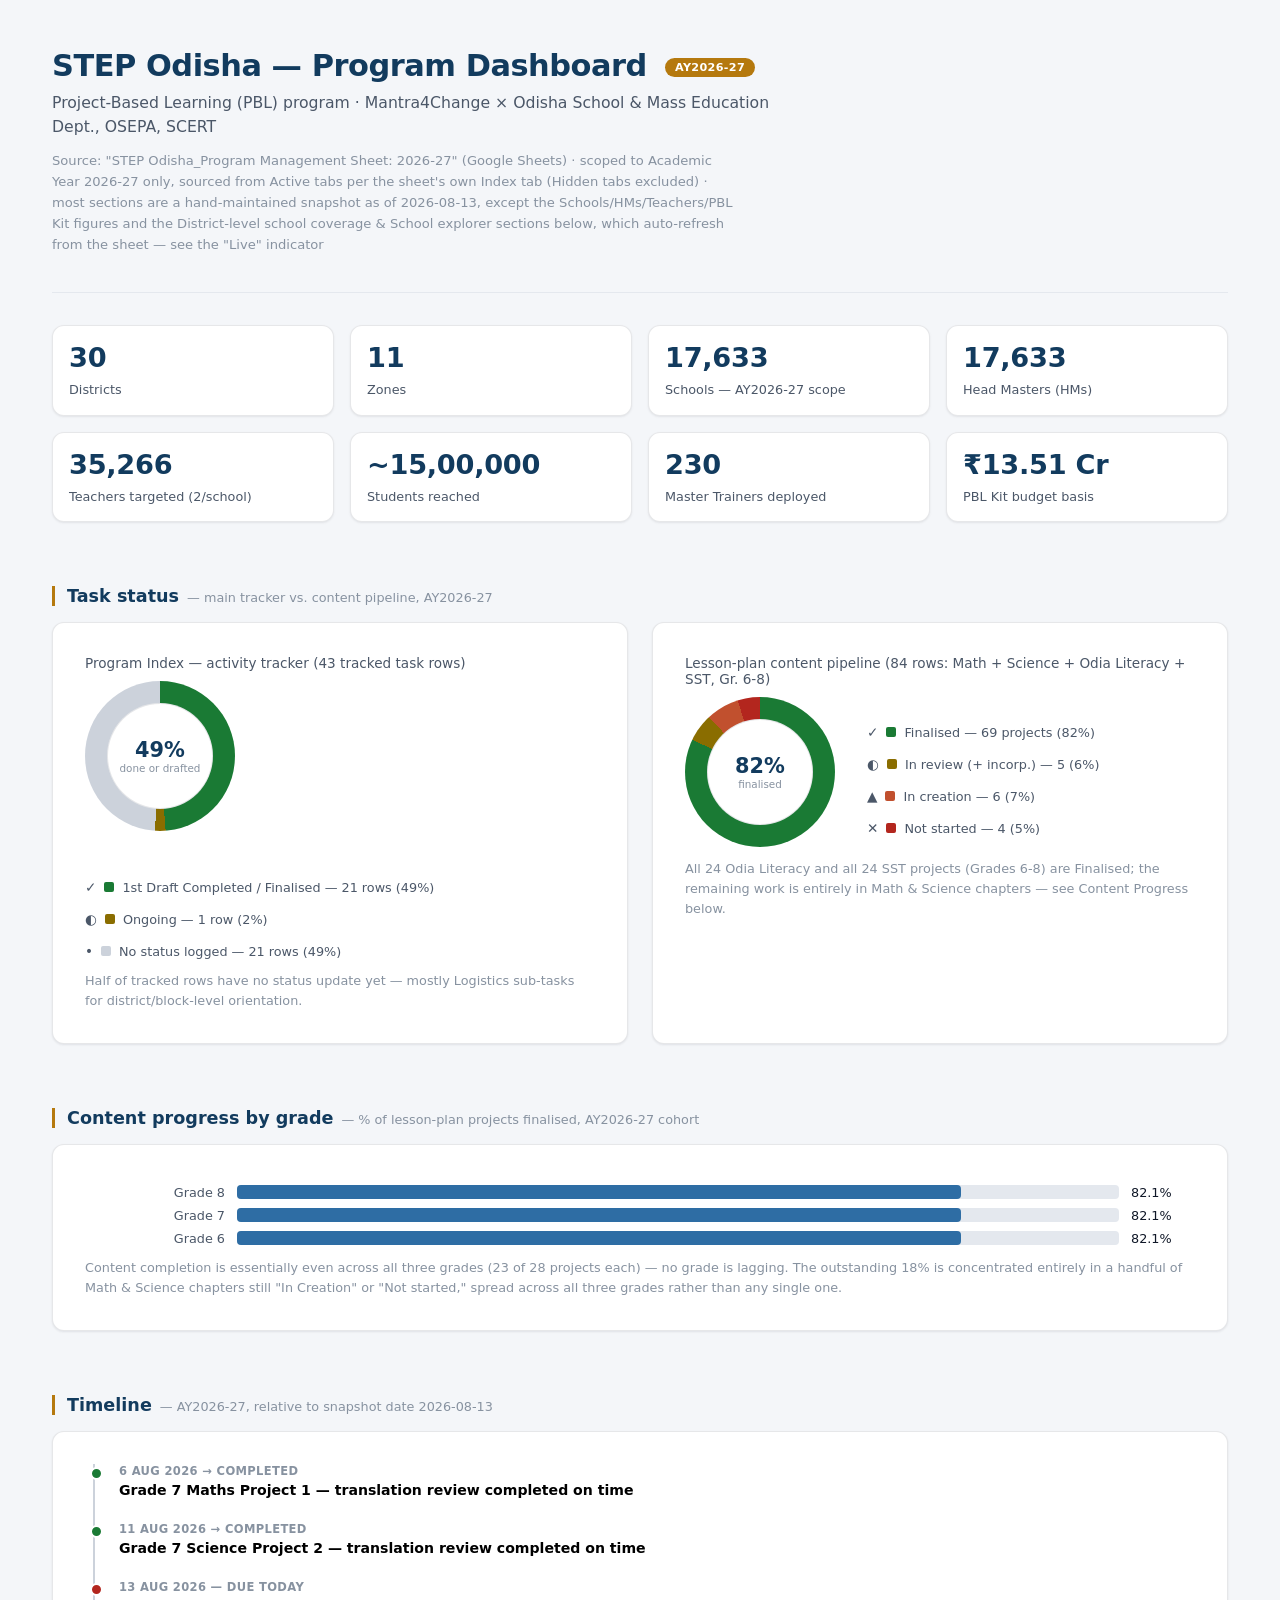
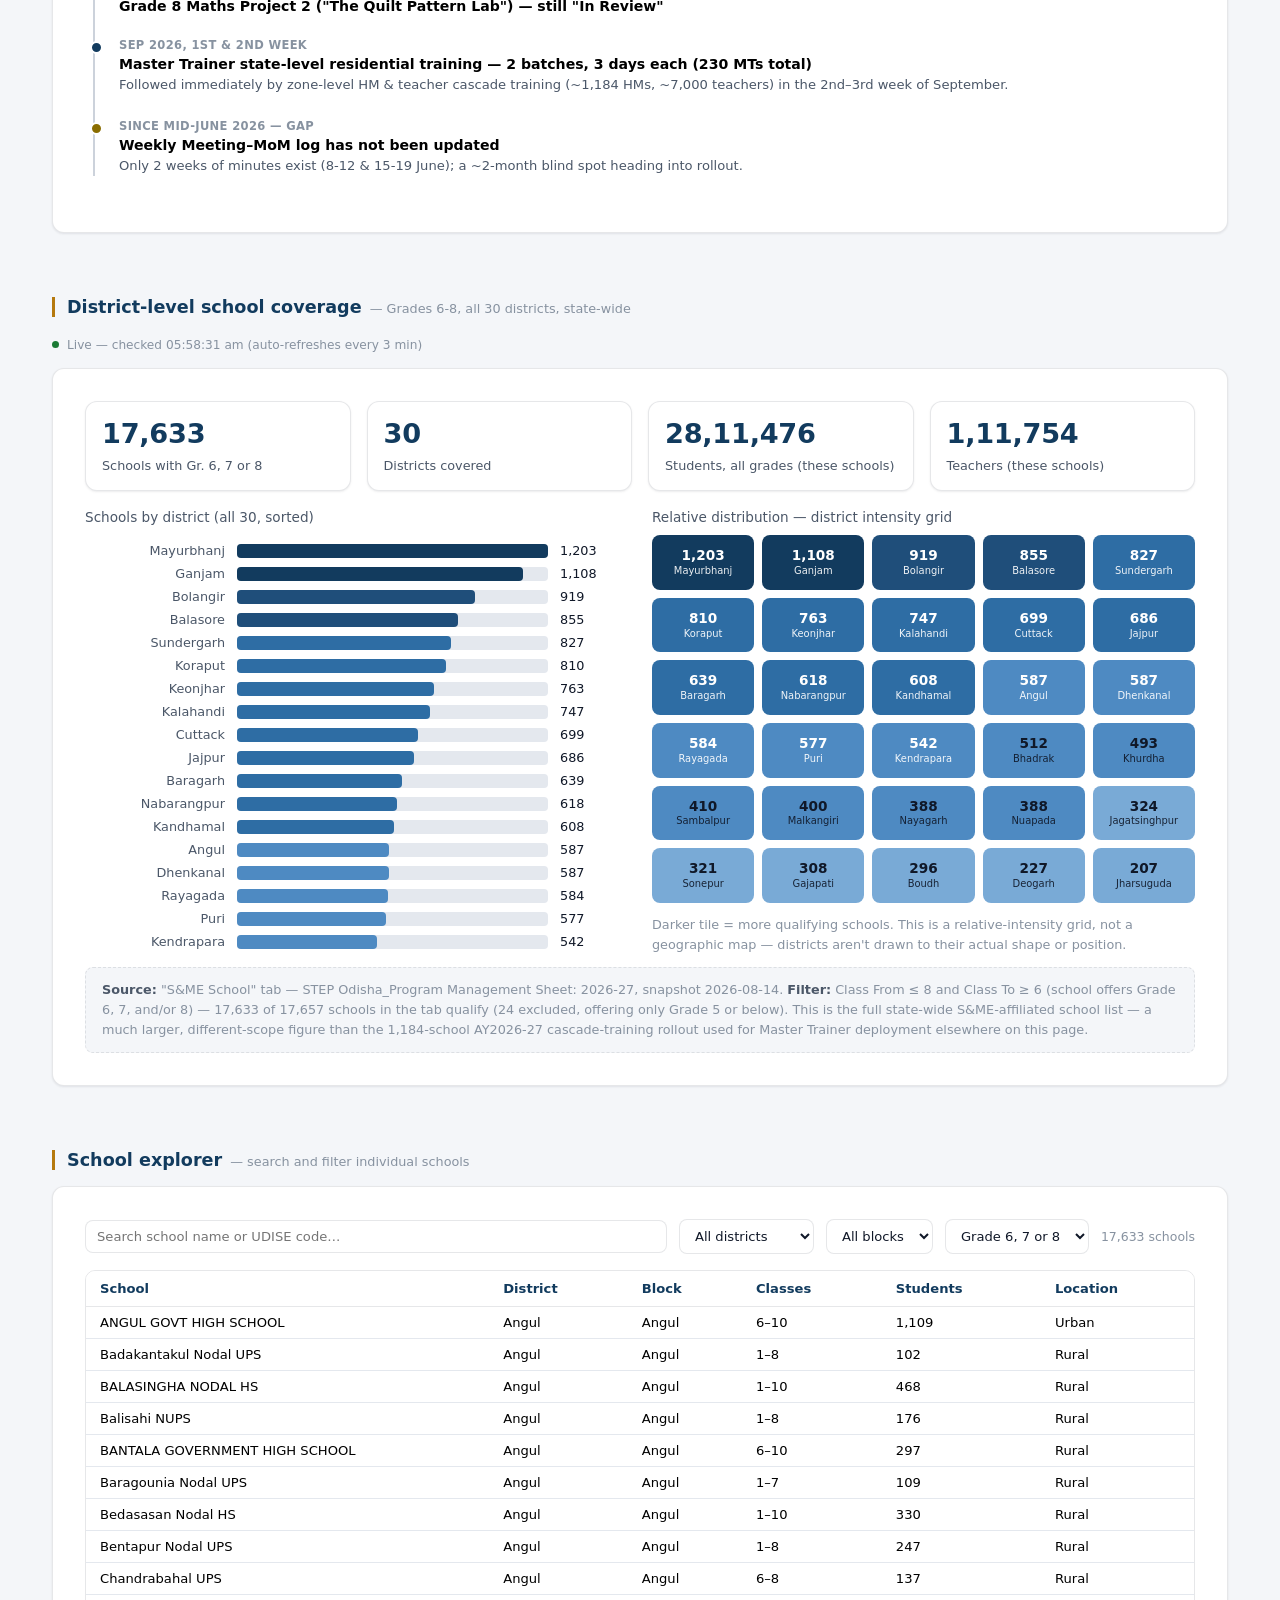
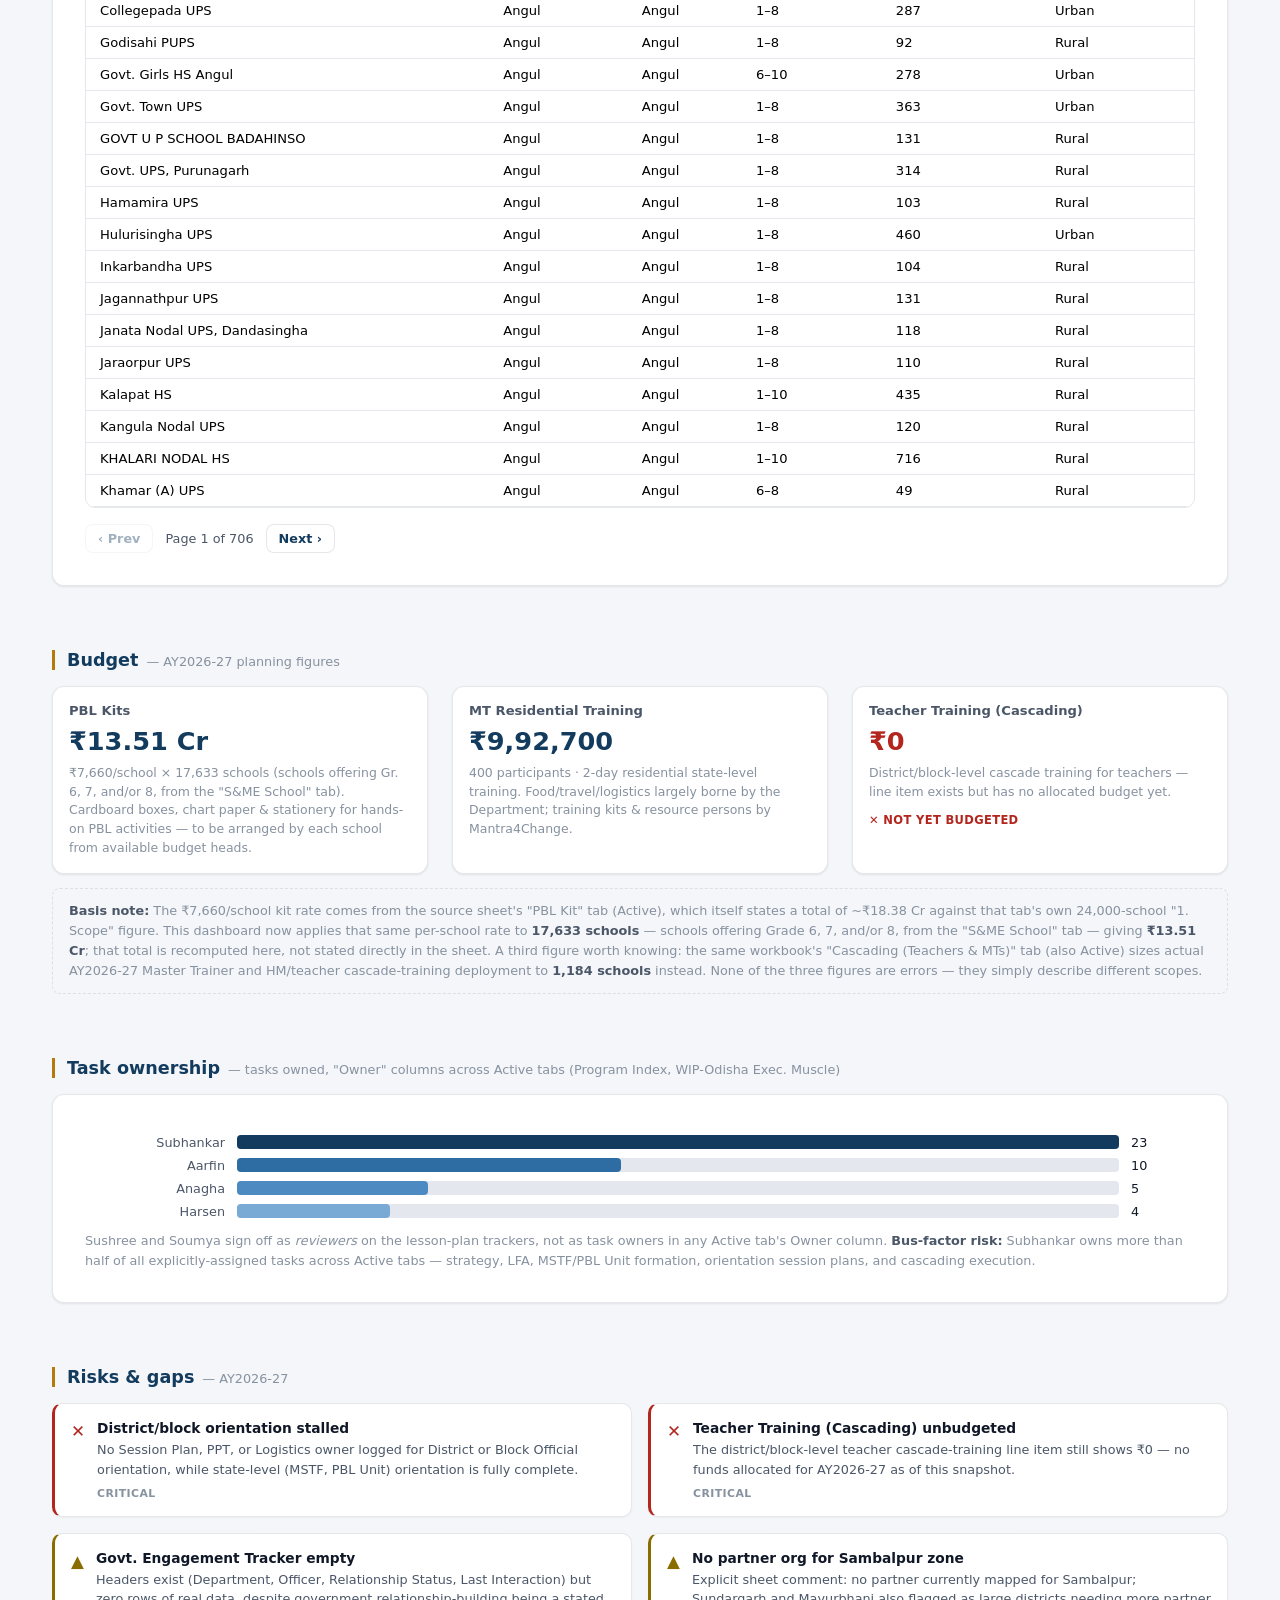
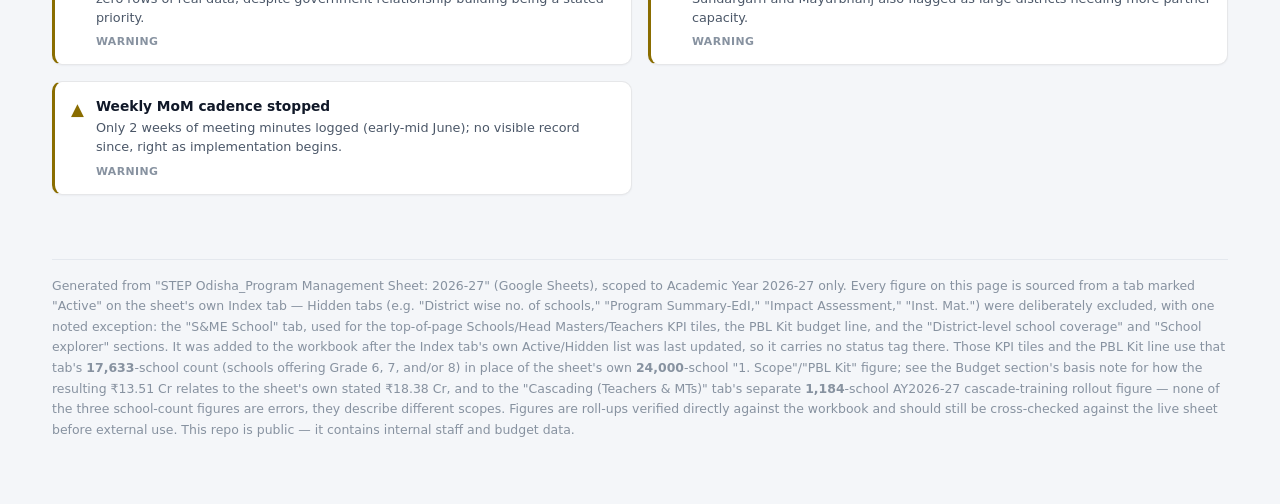
==== commit e22420f1: "Fix KPI count-up getting stuck when the tab loads in the background requestAnimationFrame never fire" ====
--- a/index.html
+++ b/index.html
@@ -573,12 +573,16 @@
 
     // Animates a KPI tile's number from its current displayed value to a new
     // one (or from 0 the first time), preserving any non-numeric prefix/suffix
-    // (₹, ~, "Cr", …). Falls back to a plain swap for non-numeric text or
-    // when the visitor has asked for reduced motion.
+    // (₹, ~, "Cr", …). Falls back to a plain swap for non-numeric text, for
+    // reduced motion, or when the page is in a background/inactive tab —
+    // requestAnimationFrame never fires there, so without this bypass a value
+    // with no static fallback (e.g. the district-coverage tiles, which start
+    // as "–") would stay stuck at its placeholder forever if the dashboard is
+    // opened in a background tab and never brought to the front.
     function setNumberText(el, text) {
       if (!el) return;
       var m = String(text).match(/^([^\d]*)([\d][\d,]*(?:\.\d+)?)(.*)$/);
-      if (!m || reduceMotion) { el.textContent = text; return; }
+      if (!m || reduceMotion || document.hidden) { el.textContent = text; return; }
       var prefix = m[1], suffix = m[3];
       var target = parseFloat(m[2].replace(/,/g, ""));
       var decimals = (m[2].split(".")[1] || "").length;
@@ -586,16 +590,21 @@
       var start = prevMatch ? parseFloat(prevMatch[1].replace(/,/g, "")) : 0;
       if (!isFinite(start)) start = 0;
       if (start === target) { el.textContent = text; return; }
-      var duration = 700, t0 = null;
+      var duration = 700, t0 = null, done = false;
+      function finish() { if (!done) { done = true; el.textContent = text; } }
       function tick(ts) {
+        if (done) return;
         if (t0 === null) t0 = ts;
         var p = Math.min(1, (ts - t0) / duration);
         var eased = 1 - Math.pow(1 - p, 3);
         var val = start + (target - start) * eased;
         el.textContent = prefix + val.toLocaleString("en-IN", { minimumFractionDigits: decimals, maximumFractionDigits: decimals }) + suffix;
-        if (p < 1) requestAnimationFrame(tick);
+        if (p < 1) requestAnimationFrame(tick); else done = true;
       }
       requestAnimationFrame(tick);
+      // Backstop: guarantees the final value lands within ~1s even if rAF
+      // stalls mid-animation (e.g. the tab is backgrounded partway through).
+      setTimeout(finish, duration + 150);
     }
 
     // Donut hover/focus tooltip — reads each donut's data-segments (kept in
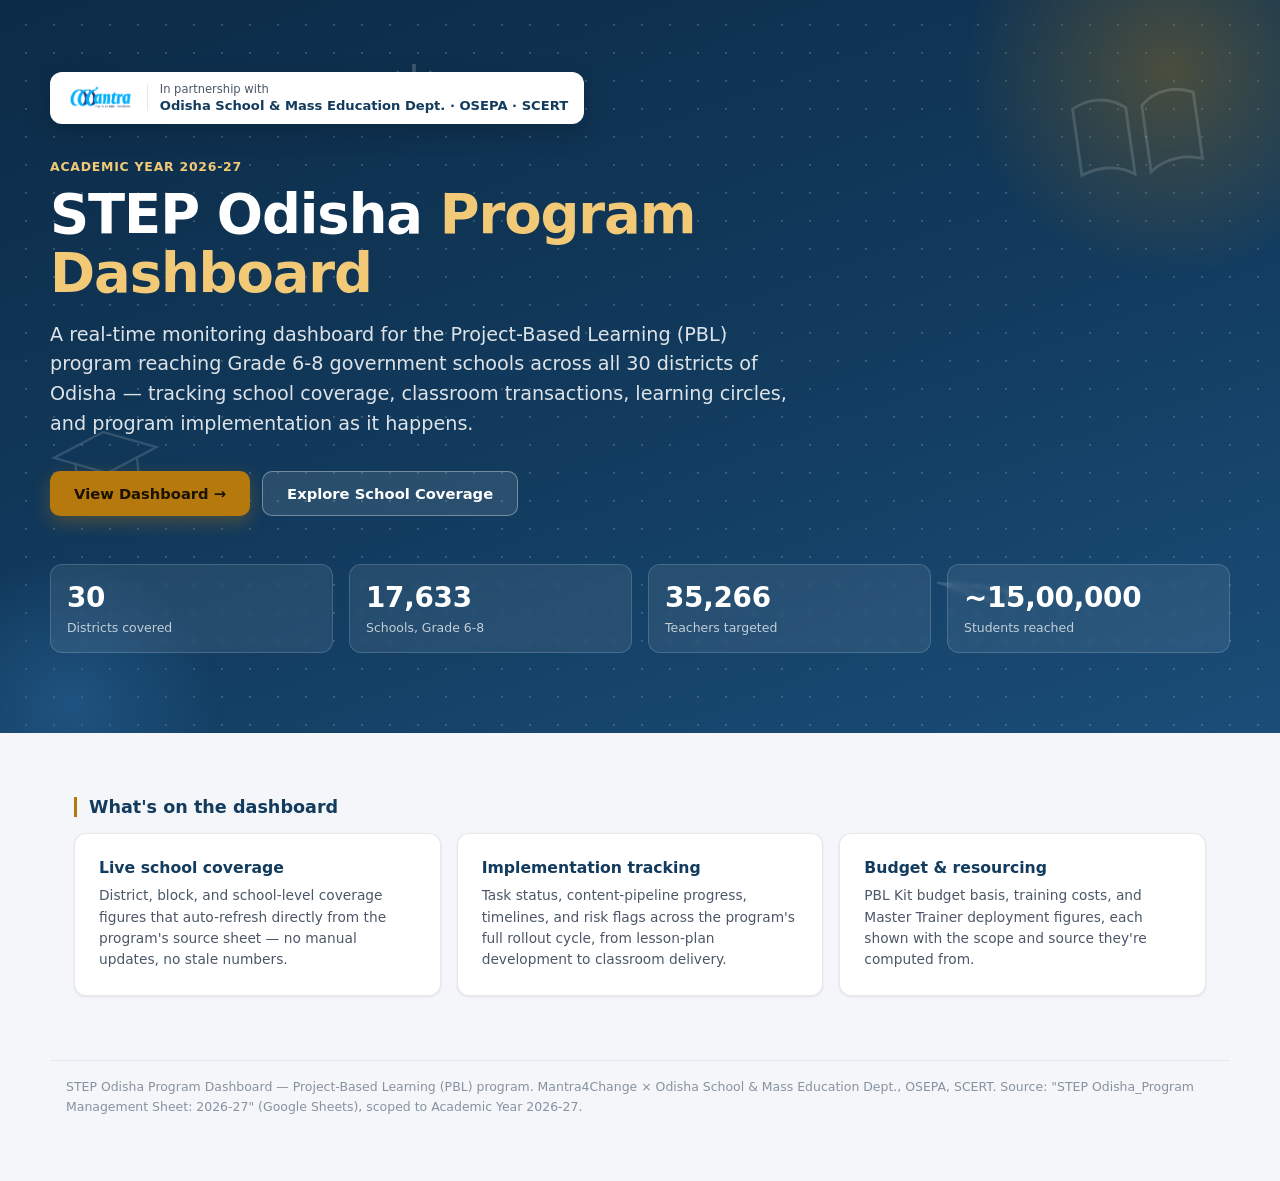
==== commit db96c709: "Add landing page with hero section, program stats, and Mantra4Change branding Restructures the site " ====
--- a/index.html
+++ b/index.html
@@ -3,7 +3,7 @@
 <head>
 <meta charset="UTF-8">
 <meta name="viewport" content="width=device-width, initial-scale=1.0">
-<title>STEP Odisha — AY2026-27 Program Dashboard</title>
+<title>STEP Odisha — Program Dashboard</title>
 <style>
   .viz-root {
     color-scheme: light;
@@ -13,26 +13,13 @@
     --text-secondary: #4b5768;
     --text-muted:     #8792a0;
     --gridline:       #e4e8ee;
-    --baseline:       #ccd2db;
     --border:         rgba(16,24,40,0.10);
-    --success-text:   #146029;
-
-    /* Brand — Navy (primary) & Amber (accent). Kept to two decorative
-       hues; status colors below are a separate, reserved semantic set. */
+
     --primary:      #123b5e;
     --primary-tint: #2e6da4;
     --primary-soft: #e8eef4;
     --accent:       #b5790e;
 
-    --status-good:     #1a7a34;
-    --status-warning:  #8a6d00;
-    --status-serious:  #c1502e;
-    --status-critical: #b3261e;
-    --status-neutral:  #ccd2db;
-
-    /* Sequential ramp — single hue (navy), for magnitude only (district
-       intensity grid, bar-chart fills). 6 steps, not 8: closer steps
-       read as noise rather than signal at this ramp's length. */
     --seq-200: #9fc2e3;
     --seq-300: #79aad6;
     --seq-400: #4e8ac2;
@@ -49,27 +36,12 @@
       --text-secondary: #b6c0cc;
       --text-muted:     #7c8798;
       --gridline:       #2a323d;
-      --baseline:       #3a4453;
       --border:         rgba(255,255,255,0.12);
-      --success-text:   #4ade80;
 
       --primary:      #6ea6da;
       --primary-tint: #9fc2e3;
       --primary-soft: #1b2836;
       --accent:       #e0ac4c;
-
-      --status-good:     #4ade80;
-      --status-warning:  #eab308;
-      --status-serious:  #f0876a;
-      --status-critical: #f26363;
-      --status-neutral:  #3a4453;
-
-      --seq-200: #123b5e;
-      --seq-300: #1f4e7a;
-      --seq-400: #2e6da4;
-      --seq-450: #4e8ac2;
-      --seq-500: #79aad6;
-      --seq-600: #9fc2e3;
     }
   }
   :root[data-theme="dark"] .viz-root {
@@ -80,505 +52,216 @@
     --text-secondary: #b6c0cc;
     --text-muted:     #7c8798;
     --gridline:       #2a323d;
-    --baseline:       #3a4453;
     --border:         rgba(255,255,255,0.12);
-    --success-text:   #4ade80;
 
     --primary:      #6ea6da;
     --primary-tint: #9fc2e3;
     --primary-soft: #1b2836;
     --accent:       #e0ac4c;
-
-    --status-good:     #4ade80;
-    --status-warning:  #eab308;
-    --status-serious:  #f0876a;
-    --status-critical: #f26363;
-    --status-neutral:  #3a4453;
-
-    --seq-200: #123b5e;
-    --seq-300: #1f4e7a;
-    --seq-400: #2e6da4;
-    --seq-450: #4e8ac2;
-    --seq-500: #79aad6;
-    --seq-600: #9fc2e3;
   }
 
   * { box-sizing: border-box; }
   html, body {
-    margin: 0;
-    padding: 0;
+    margin: 0; padding: 0;
     background: var(--page-plane);
     font-family: -apple-system, "Segoe UI", system-ui, sans-serif;
     color: var(--text-primary);
     -webkit-font-smoothing: antialiased;
   }
   .viz-root { background: var(--page-plane); min-height: 100vh; }
-
-  /* Layout rhythm — one spacing scale, reused everywhere instead of ad hoc px. */
   :root { --sp-1: 4px; --sp-2: 8px; --sp-3: 12px; --sp-4: 16px; --sp-5: 24px; --sp-6: 32px; --sp-7: 48px; --sp-8: 64px; }
 
-  .wrap { max-width: 1240px; margin: 0 auto; padding: var(--sp-6) var(--sp-4) var(--sp-8); }
-  @media (min-width: 768px)  { .wrap { padding: var(--sp-7) var(--sp-5) var(--sp-8); } }
-  @media (min-width: 1280px) { .wrap { padding: var(--sp-7) var(--sp-6) var(--sp-8); } }
-
-  header.top { margin-bottom: var(--sp-6); padding-bottom: var(--sp-5); border-bottom: 1px solid var(--gridline); }
-  header.top h1 {
-    font-size: clamp(1.4rem, 1.1rem + 1.2vw, 1.9rem);
-    font-weight: 700; margin: 0 0 var(--sp-2); letter-spacing: -0.015em; color: var(--primary);
-  }
-  header.top p.sub { color: var(--text-secondary); margin: 0; font-size: 0.98rem; line-height: 1.5; max-width: 72ch; }
-  header.top .asof { color: var(--text-muted); font-size: 0.82rem; margin-top: var(--sp-3); line-height: 1.6; max-width: 82ch; }
-  .badge {
-    display: inline-block; background: var(--accent); color: #fff; font-size: 0.7rem; font-weight: 700;
-    padding: 3px 10px; border-radius: 999px; margin-left: var(--sp-2); vertical-align: middle; letter-spacing: 0.03em;
-  }
-
-  section { margin-bottom: var(--sp-7); }
-  @media (min-width: 768px) { section { margin-bottom: var(--sp-8); } }
+  /* ---------- Hero ---------- */
+  .hero {
+    position: relative;
+    background: linear-gradient(160deg, #0c2b47 0%, #123b5e 55%, #1a4d78 100%);
+    color: #fff;
+    overflow: hidden;
+    padding: var(--sp-7) var(--sp-4) var(--sp-8);
+  }
+  @media (min-width: 768px)  { .hero { padding: var(--sp-8) var(--sp-5) 72px; } }
+  @media (min-width: 1280px) { .hero { padding: 72px var(--sp-6) 80px; } }
+
+  /* Decorative layer: a soft dot-grid + faint line-art book/pencil motifs.
+     Pure CSS/SVG, no photographs — keeps the hero fast and license-free. */
+  .hero-bg {
+    position: absolute; inset: 0; pointer-events: none; overflow: hidden;
+  }
+  .hero-bg .dotgrid {
+    position: absolute; inset: -10%; opacity: 0.16;
+    background-image: radial-gradient(circle, #ffffff 1.4px, transparent 1.4px);
+    background-size: 28px 28px;
+  }
+  .hero-bg .glow {
+    position: absolute; border-radius: 50%; filter: blur(2px);
+    background: radial-gradient(circle, rgba(181,121,14,0.35), transparent 70%);
+  }
+  .hero-bg .glow.g1 { width: 420px; height: 420px; top: -140px; right: -100px; }
+  .hero-bg .glow.g2 { width: 300px; height: 300px; bottom: -120px; left: -80px;
+    background: radial-gradient(circle, rgba(46,109,164,0.45), transparent 70%); }
+  .hero-bg svg.motif { position: absolute; opacity: 0.14; stroke: #fff; fill: none; stroke-width: 1.4; }
+  .hero-bg svg.motif.book   { width: 130px; top: 12%; right: 6%; transform: rotate(-8deg); }
+  .hero-bg svg.motif.pencil { width: 90px; bottom: 18%; right: 20%; transform: rotate(18deg); }
+  .hero-bg svg.motif.cap    { width: 110px; top: 58%; left: 4%; transform: rotate(-6deg); }
+  .hero-bg svg.motif.spark  { width: 60px; top: 8%; left: 30%; opacity: 0.2; }
+
+  .hero-inner { position: relative; max-width: 1180px; margin: 0 auto; }
+
+  .brand-plate {
+    display: inline-flex; align-items: center; gap: var(--sp-3);
+    background: #ffffff; border-radius: 12px; padding: 10px 16px;
+    box-shadow: 0 8px 24px rgba(0,0,0,0.18);
+    margin-bottom: var(--sp-6);
+  }
+  .brand-plate img { height: 30px; display: block; }
+  .brand-plate .divider { width: 1px; height: 26px; background: var(--gridline); }
+  .brand-plate .partner-label { font-size: 0.72rem; color: var(--text-secondary); line-height: 1.3; }
+  .brand-plate .partner-label b { display: block; color: var(--primary); font-size: 0.82rem; }
+
+  .hero-eyebrow {
+    display: inline-block; font-size: 0.78rem; font-weight: 700; letter-spacing: 0.06em;
+    text-transform: uppercase; color: #f2c977; margin-bottom: var(--sp-3);
+  }
+  .hero h1 {
+    font-size: clamp(2rem, 1.4rem + 3vw, 3.4rem);
+    font-weight: 800; line-height: 1.08; letter-spacing: -0.02em;
+    margin: 0 0 var(--sp-4); max-width: 20ch;
+  }
+  .hero h1 .accent { color: #f2c977; }
+  .hero p.hero-sub {
+    font-size: clamp(1rem, 0.92rem + 0.4vw, 1.2rem); line-height: 1.55;
+    color: rgba(255,255,255,0.86); max-width: 62ch; margin: 0 0 var(--sp-6);
+  }
+  .hero-ctas { display: flex; flex-wrap: wrap; gap: var(--sp-3); margin-bottom: var(--sp-7); }
+  .btn {
+    display: inline-flex; align-items: center; gap: 8px; font-size: 0.92rem; font-weight: 700;
+    padding: 13px 24px; border-radius: 10px; text-decoration: none; transition: transform 0.15s ease, box-shadow 0.15s ease;
+    font-family: inherit;
+  }
+  .btn:hover { transform: translateY(-1px); }
+  .btn-primary { background: var(--accent); color: #1a1200; box-shadow: 0 6px 18px rgba(181,121,14,0.35); }
+  .btn-primary:hover { box-shadow: 0 8px 22px rgba(181,121,14,0.45); }
+  .btn-ghost { background: rgba(255,255,255,0.10); color: #fff; border: 1px solid rgba(255,255,255,0.35); }
+  .btn-ghost:hover { background: rgba(255,255,255,0.16); }
+
+  /* ---------- Stat cards (mirrors dashboard's .tile styling) ---------- */
+  .stats { display: grid; grid-template-columns: repeat(2, 1fr); gap: var(--sp-3); position: relative; z-index: 1; }
+  @media (min-width: 560px)  { .stats { grid-template-columns: repeat(4, 1fr); gap: var(--sp-4); } }
+  .stat-card {
+    background: rgba(255,255,255,0.08); border: 1px solid rgba(255,255,255,0.16);
+    border-radius: 12px; padding: var(--sp-4); backdrop-filter: blur(2px);
+    transition: transform 0.18s ease, background 0.18s ease;
+  }
+  .stat-card:hover { transform: translateY(-2px); background: rgba(255,255,255,0.12); }
+  .stat-card .val { font-size: clamp(1.3rem, 1.1rem + 0.8vw, 1.8rem); font-weight: 800; color: #fff; font-variant-numeric: tabular-nums; letter-spacing: -0.01em; }
+  .stat-card .lbl { font-size: 0.78rem; color: rgba(255,255,255,0.72); margin-top: 6px; line-height: 1.35; }
+
+  @media (prefers-reduced-motion: no-preference) {
+    .stat-card { opacity: 0; animation: cardIn 0.5s ease forwards; }
+    .stat-card:nth-child(1) { animation-delay: 0ms; }
+    .stat-card:nth-child(2) { animation-delay: 70ms; }
+    .stat-card:nth-child(3) { animation-delay: 140ms; }
+    .stat-card:nth-child(4) { animation-delay: 210ms; }
+  }
+  @keyframes cardIn { from { opacity: 0; transform: translateY(10px); } to { opacity: 1; transform: translateY(0); } }
+
+  /* ---------- Below-the-fold ---------- */
+  .wrap { max-width: 1180px; margin: 0 auto; padding: var(--sp-7) var(--sp-4) var(--sp-8); }
+  @media (min-width: 768px) { .wrap { padding: var(--sp-8) var(--sp-5) var(--sp-8); } }
+
   h2.sec-title {
-    font-size: 1.1rem;
-    font-weight: 700;
-    margin: 0 0 var(--sp-4);
-    padding-left: var(--sp-3);
-    border-left: 3px solid var(--accent);
-    color: var(--primary);
-    display: flex; align-items: baseline; gap: var(--sp-2); flex-wrap: wrap;
-  }
-  h2.sec-title .hint { font-size: 0.8rem; color: var(--text-muted); font-weight: 400; }
-
-  .card {
-    background: var(--surface-1);
-    border: 1px solid var(--border);
-    border-radius: 12px;
-    padding: var(--sp-5);
-    box-shadow: 0 1px 2px rgba(16,24,40,0.04), 0 1px 3px rgba(16,24,40,0.05);
-  }
-  @media (min-width: 768px) { .card { padding: var(--sp-6); } }
-
-  /* Stat tiles (KPI cards) */
-  .tiles { display: grid; grid-template-columns: repeat(2, 1fr); gap: var(--sp-3); }
-  @media (min-width: 560px)  { .tiles { grid-template-columns: repeat(3, 1fr); gap: var(--sp-4); } }
-  @media (min-width: 1024px) { .tiles { grid-template-columns: repeat(4, 1fr); } }
-  .tile {
+    font-size: 1.1rem; font-weight: 700; margin: 0 0 var(--sp-4);
+    padding-left: var(--sp-3); border-left: 3px solid var(--accent); color: var(--primary);
+  }
+  .grid3 { display: grid; grid-template-columns: 1fr; gap: var(--sp-4); }
+  @media (min-width: 700px)  { .grid3 { grid-template-columns: repeat(3, 1fr); } }
+  .info-card {
     background: var(--surface-1); border: 1px solid var(--border); border-radius: 12px;
-    padding: var(--sp-4) var(--sp-4); position: relative; overflow: hidden;
-    box-shadow: 0 1px 2px rgba(16,24,40,0.04), 0 1px 3px rgba(16,24,40,0.05);
-    transition: transform 0.18s ease, box-shadow 0.18s ease;
-  }
-  .tile::before {
-    content: ""; position: absolute; top: 0; left: 0; right: 0; height: 3px;
-    background: var(--accent); transform: scaleX(0); transform-origin: left; transition: transform 0.25s ease;
-  }
-  .tile:hover { transform: translateY(-2px); box-shadow: 0 4px 12px rgba(16,24,40,0.08), 0 1px 3px rgba(16,24,40,0.06); }
-  .tile:hover::before { transform: scaleX(1); }
-  /* Scaled per breakpoint, not fluid vw: long Indian-format figures (e.g.
-     "28,11,476") have no break opportunity, so a size that doesn't fit the
-     column width at a given breakpoint overflows the card rather than wrapping. */
-  .tile .val { font-size: 1.15rem; font-weight: 700; line-height: 1.15; color: var(--primary); font-variant-numeric: tabular-nums; letter-spacing: -0.01em; overflow-wrap: anywhere; }
-  @media (min-width: 480px)  { .tile .val { font-size: 1.35rem; } }
-  @media (min-width: 768px)  { .tile .val { font-size: 1.55rem; } }
-  @media (min-width: 1024px) { .tile .val { font-size: 1.7rem; } }
-  .tile .lbl { color: var(--text-secondary); font-size: 0.8rem; margin-top: var(--sp-2); line-height: 1.35; }
-  .tile .flag { color: var(--status-critical); font-size: 0.72rem; margin-top: var(--sp-1); font-weight: 600; }
-
-  @media (prefers-reduced-motion: no-preference) {
-    .tile { opacity: 0; animation: tileIn 0.5s ease forwards; }
-    .tile:nth-child(1) { animation-delay: 0ms; }
-    .tile:nth-child(2) { animation-delay: 55ms; }
-    .tile:nth-child(3) { animation-delay: 110ms; }
-    .tile:nth-child(4) { animation-delay: 165ms; }
-    .tile:nth-child(5) { animation-delay: 220ms; }
-    .tile:nth-child(6) { animation-delay: 275ms; }
-    .tile:nth-child(7) { animation-delay: 330ms; }
-    .tile:nth-child(8) { animation-delay: 385ms; }
-  }
-  @keyframes tileIn { from { opacity: 0; transform: translateY(8px); } to { opacity: 1; transform: translateY(0); } }
-
-  /* two/three-col grids for chart cards */
-  .grid2 { display: grid; grid-template-columns: 1fr; gap: var(--sp-4); }
-  @media (min-width: 768px) { .grid2 { grid-template-columns: 1fr 1fr; gap: var(--sp-5); } }
-  .grid3 { display: grid; grid-template-columns: 1fr; gap: var(--sp-4); }
-  @media (min-width: 768px)  { .grid3 { grid-template-columns: repeat(2, 1fr); gap: var(--sp-5); } }
-  @media (min-width: 1280px) { .grid3 { grid-template-columns: repeat(3, 1fr); } }
-
-  /* Bar chart (css-based, horizontal) */
-  .barchart .row { display: grid; grid-template-columns: 96px 1fr 56px; align-items: center; gap: var(--sp-2); margin: var(--sp-2) 0; }
-  @media (min-width: 480px) { .barchart .row { grid-template-columns: 140px 1fr 64px; gap: var(--sp-3); } }
-  .barchart .row .name { font-size: 0.8rem; color: var(--text-secondary); text-align: right; white-space: nowrap; overflow: hidden; text-overflow: ellipsis; }
-  .barchart .row .track { background: var(--gridline); border-radius: 4px; height: 14px; position: relative; }
-  .barchart .row .fill { height: 14px; border-radius: 4px; position: relative; transition: filter 0.15s ease, transform 0.15s ease; }
-  .barchart .row .fill:hover { filter: brightness(1.1); }
-  .barchart .row .value { font-size: 0.8rem; color: var(--text-primary); font-variant-numeric: tabular-nums; }
-  .barchart .row .fill[title] { cursor: default; }
-
-  /* legend */
-  .legend { display: flex; flex-wrap: wrap; gap: var(--sp-4); margin-top: var(--sp-4); font-size: 0.8rem; color: var(--text-secondary); }
-  .legend .item { display: flex; align-items: center; gap: var(--sp-2); }
-  .legend .swatch { width: 10px; height: 10px; border-radius: 2px; flex: none; }
-  .legend .icon { font-size: 0.85rem; }
-
-  /* donut via conic-gradient, with a hover tooltip driven by scripts/donut segment data */
-  .donut-wrap { display: flex; align-items: center; gap: var(--sp-6); flex-wrap: wrap; }
-  .donut { width: 150px; height: 150px; border-radius: 50%; flex: none; position: relative; cursor: pointer; transition: transform 0.2s ease, filter 0.2s ease; }
-  .donut:hover { transform: scale(1.035); filter: brightness(1.04); }
-  .donut .hole {
-    position: absolute; inset: 22px; border-radius: 50%; background: var(--surface-1);
-    display: flex; flex-direction: column; align-items: center; justify-content: center;
-    box-shadow: inset 0 0 0 1px var(--border);
-  }
-  .donut .hole .n { font-size: 1.3rem; font-weight: 700; font-variant-numeric: tabular-nums; color: var(--primary); }
-  .donut .hole .t { font-size: 0.65rem; color: var(--text-muted); text-align: center; }
-  .donut-tip {
-    position: fixed; pointer-events: none; z-index: 50; background: var(--primary); color: #fff;
-    font-size: 0.76rem; line-height: 1.4; padding: 6px 10px; border-radius: 8px; max-width: 240px;
-    box-shadow: 0 4px 14px rgba(16,24,40,0.22); opacity: 0; transform: translateY(2px);
-    transition: opacity 0.12s ease, transform 0.12s ease;
-  }
-  .donut-tip.show { opacity: 1; transform: translateY(0); }
-  .donut-tip b { font-variant-numeric: tabular-nums; }
-
-  .note { font-size: 0.8rem; color: var(--text-muted); margin-top: var(--sp-3); line-height: 1.55; }
-  .note b { color: var(--text-secondary); }
-  .note.callout { background: var(--page-plane); border: 1px dashed var(--border); border-radius: 8px; padding: var(--sp-3) var(--sp-4); }
-
-  /* budget cards */
-  .budget-card {
-    background: var(--surface-1); border: 1px solid var(--border); border-radius: 12px; padding: var(--sp-4);
-    box-shadow: 0 1px 2px rgba(16,24,40,0.04), 0 1px 3px rgba(16,24,40,0.05);
-  }
-  .budget-card .t { font-size: 0.82rem; color: var(--text-secondary); margin-bottom: var(--sp-2); font-weight: 600; }
-  .budget-card .v { font-size: 1.6rem; font-weight: 700; font-variant-numeric: tabular-nums; color: var(--primary); }
-  .budget-card .v.critical { color: var(--status-critical); }
-  .budget-card .d { font-size: 0.78rem; color: var(--text-muted); margin-top: var(--sp-2); line-height: 1.5; }
-  .budget-card .flagrow { display:flex; align-items:center; gap: var(--sp-2); margin-top: var(--sp-3); font-size: 0.72rem; color: var(--status-critical); font-weight: 700; text-transform: uppercase; letter-spacing: 0.03em; }
-
-  .live-status {
-    display: inline-flex; align-items: center; gap: var(--sp-2); font-size: 0.76rem; color: var(--text-muted);
-    margin: 0 0 var(--sp-4);
-  }
-  .live-status .dot { width: 7px; height: 7px; border-radius: 50%; background: var(--status-neutral); flex: none; }
-  .live-status.live .dot { background: var(--status-good); }
-  .live-status.stale .dot { background: var(--status-warning); }
-  .live-status.error .dot { background: var(--status-critical); }
-
-  /* district heat grid (relative-intensity view, not a geographic map) */
-  .heatgrid { display: grid; grid-template-columns: repeat(auto-fill, minmax(88px, 1fr)); gap: var(--sp-2); }
-  .heatgrid .cell { border-radius: 8px; padding: var(--sp-3) var(--sp-2); text-align: center; line-height: 1.3; transition: transform 0.15s ease; }
-  .heatgrid .cell:hover { transform: translateY(-1px) scale(1.03); }
-  .heatgrid .cell .n { font-weight: 700; font-size: 0.85rem; font-variant-numeric: tabular-nums; }
-  .heatgrid .cell .t { font-size: 0.62rem; opacity: 0.92; white-space: nowrap; overflow: hidden; text-overflow: ellipsis; }
-
-  /* school explorer: filters, table, pager */
-  .filters-row { display: flex; flex-wrap: wrap; gap: var(--sp-3); margin-bottom: var(--sp-4); align-items: center; }
-  .filters-row input[type="search"], .filters-row select {
-    background: var(--surface-1); border: 1px solid var(--border); border-radius: 8px;
-    padding: 8px 11px; font-size: 0.82rem; color: var(--text-primary); font-family: inherit;
-  }
-  .filters-row input[type="search"]:focus, .filters-row select:focus {
-    outline: none; border-color: var(--primary-tint); box-shadow: 0 0 0 3px var(--primary-soft);
-  }
-  .filters-row input[type="search"] { flex: 1 1 220px; min-width: 160px; }
-  .filters-count { font-size: 0.78rem; color: var(--text-muted); margin-left: auto; white-space: nowrap; }
-
-  .table-wrap { overflow-x: auto; border: 1px solid var(--border); border-radius: 10px; }
-  table.dc-table { width: 100%; border-collapse: collapse; font-size: 0.82rem; min-width: 640px; }
-  table.dc-table th {
-    text-align: left; padding: 10px 14px; border-bottom: 1px solid var(--border);
-    color: var(--primary); font-weight: 700; white-space: nowrap; position: sticky; top: 0; background: var(--surface-1);
-  }
-  table.dc-table td {
-    padding: 8px 14px; border-bottom: 1px solid var(--gridline);
-    white-space: nowrap; overflow: hidden; text-overflow: ellipsis; max-width: 240px;
-  }
-  table.dc-table tbody tr:hover { background: var(--primary-soft); }
-
-  .pager { display: flex; align-items: center; gap: var(--sp-3); margin-top: var(--sp-4); font-size: 0.8rem; color: var(--text-secondary); }
-  .pager button {
-    background: var(--surface-1); border: 1px solid var(--border); border-radius: 8px;
-    padding: 6px 12px; cursor: pointer; color: var(--primary); font-weight: 600; font-size: 0.8rem; font-family: inherit;
-    transition: background 0.15s ease, border-color 0.15s ease;
-  }
-  .pager button:disabled { opacity: 0.4; cursor: default; }
-  .pager button:hover:not(:disabled) { background: var(--primary-soft); border-color: var(--primary-tint); }
-
-  /* risk cards */
-  .risks { display: grid; grid-template-columns: 1fr; gap: var(--sp-3); }
-  @media (min-width: 768px) { .risks { grid-template-columns: repeat(2, 1fr); gap: var(--sp-4); } }
-  .risk {
-    background: var(--surface-1); border: 1px solid var(--border); border-left: 3px solid var(--status-neutral);
-    border-radius: 10px; padding: var(--sp-4); display: flex; gap: var(--sp-3);
-    box-shadow: 0 1px 2px rgba(16,24,40,0.04);
-  }
-  .risk:has(.ic.critical) { border-left-color: var(--status-critical); }
-  .risk:has(.ic.warning)  { border-left-color: var(--status-warning); }
-  .risk .ic { flex: none; font-size: 1.05rem; line-height: 1.4; }
-  .risk .ic.critical { color: var(--status-critical); }
-  .risk .ic.warning { color: var(--status-warning); }
-  .risk .body .t { font-size: 0.86rem; font-weight: 700; margin-bottom: var(--sp-1); color: var(--text-primary); }
-  .risk .body .d { font-size: 0.8rem; color: var(--text-secondary); line-height: 1.5; }
-  .risk .body .lvl { font-size: 0.68rem; color: var(--text-muted); text-transform: uppercase; letter-spacing: 0.04em; margin-top: var(--sp-2); font-weight: 600; }
-
-  /* timeline */
-  .tl { border-left: 2px solid var(--baseline); margin-left: var(--sp-2); padding-left: var(--sp-5); }
-  .tl .ev { position: relative; margin-bottom: var(--sp-5); }
-  .tl .ev::before { content: ""; position: absolute; left: -29px; top: 3px; width: 9px; height: 9px; border-radius: 50%; background: var(--primary); border: 2px solid var(--surface-1); }
-  .tl .ev.due::before { background: var(--status-critical); }
-  .tl .ev.done::before { background: var(--status-good); }
-  .tl .ev.gap::before { background: var(--status-warning); }
-  .tl .ev .d { font-size: 0.72rem; color: var(--text-muted); text-transform: uppercase; letter-spacing: 0.03em; font-weight: 600; }
-  .tl .ev .t { font-size: 0.88rem; font-weight: 700; margin: var(--sp-1) 0 3px; }
-  .tl .ev .x { font-size: 0.82rem; color: var(--text-secondary); line-height: 1.55; }
-
-  footer.pagefoot { margin-top: var(--sp-7); padding-top: var(--sp-4); border-top: 1px solid var(--gridline); color: var(--text-muted); font-size: 0.78rem; line-height: 1.65; }
+    padding: var(--sp-5); box-shadow: 0 1px 2px rgba(16,24,40,0.04), 0 1px 3px rgba(16,24,40,0.05);
+  }
+  .info-card .t { font-size: 0.98rem; font-weight: 700; color: var(--primary); margin-bottom: var(--sp-2); }
+  .info-card .d { font-size: 0.86rem; color: var(--text-secondary); line-height: 1.55; }
+
+  footer.pagefoot {
+    max-width: 1180px; margin: 0 auto; padding: var(--sp-4) var(--sp-4) var(--sp-8);
+    color: var(--text-muted); font-size: 0.78rem; line-height: 1.6; border-top: 1px solid var(--gridline);
+  }
 </style>
 </head>
 <body>
 <div class="viz-root">
-<div class="wrap">
-
-  <header class="top">
-    <h1>STEP Odisha — Program Dashboard <span class="badge">AY2026-27</span></h1>
-    <p class="sub">Project-Based Learning (PBL) program · Mantra4Change × Odisha School &amp; Mass Education Dept., OSEPA, SCERT</p>
-    <p class="asof">Source: "STEP Odisha_Program Management Sheet: 2026-27" (Google Sheets) · scoped to Academic Year 2026-27 only, sourced from Active tabs per the sheet's own Index tab (Hidden tabs excluded) · most sections are a hand-maintained snapshot as of 2026-08-13, except the Schools/HMs/Teachers/PBL Kit figures and the District-level school coverage &amp; School explorer sections below, which auto-refresh from the sheet — see the "Live" indicator</p>
-  </header>
-
-  <section>
-    <div class="tiles">
-      <div class="tile"><div class="val">30</div><div class="lbl">Districts</div></div>
-      <div class="tile"><div class="val">11</div><div class="lbl">Zones</div></div>
-      <div class="tile"><div class="val" id="top-schools">17,633</div><div class="lbl">Schools — AY2026-27 scope</div></div>
-      <div class="tile"><div class="val" id="top-hms">17,633</div><div class="lbl">Head Masters (HMs)</div></div>
-      <div class="tile"><div class="val" id="top-teachers">35,266</div><div class="lbl">Teachers targeted (2/school)</div></div>
-      <div class="tile"><div class="val">~15,00,000</div><div class="lbl">Students reached</div></div>
-      <div class="tile"><div class="val">230</div><div class="lbl">Master Trainers deployed</div></div>
-      <div class="tile"><div class="val" id="top-pblkit">₹13.51 Cr</div><div class="lbl">PBL Kit budget basis</div></div>
+
+  <section class="hero">
+    <div class="hero-bg">
+      <div class="dotgrid"></div>
+      <div class="glow g1"></div>
+      <div class="glow g2"></div>
+      <svg class="motif book" viewBox="0 0 64 48"><path d="M2 6c8-4 18-4 26 3v33c-8-6-18-6-26-3V6Z"/><path d="M62 6c-8-4-18-4-26 3v33c8-6 18-6 26-3V6Z"/></svg>
+      <svg class="motif pencil" viewBox="0 0 64 16"><path d="M2 12 50 2l10 4-10 6H2Z"/><path d="M50 2l6 8"/></svg>
+      <svg class="motif cap" viewBox="0 0 64 40"><path d="M32 4 2 16l30 12 30-12L32 4Z"/><path d="M14 20v12c0 4 8 7 18 7s18-3 18-7V20"/></svg>
+      <svg class="motif spark" viewBox="0 0 24 24"><path d="M12 2v6M12 16v6M2 12h6M16 12h6M5 5l4 4M15 15l4 4M19 5l-4 4M9 15l-4 4"/></svg>
+    </div>
+    <div class="hero-inner">
+      <div class="brand-plate">
+        <img src="assets/mantra4change-logo.png" alt="Mantra4Change" width="146" height="64" style="height:30px;width:auto;">
+        <div class="divider"></div>
+        <div class="partner-label">In partnership with<br><b>Odisha School &amp; Mass Education Dept. · OSEPA · SCERT</b></div>
+      </div>
+      <div>
+        <span class="hero-eyebrow">Academic Year 2026-27</span>
+        <h1>STEP Odisha <span class="accent">Program Dashboard</span></h1>
+        <p class="hero-sub">
+          A real-time monitoring dashboard for the Project-Based Learning (PBL) program
+          reaching Grade 6-8 government schools across all 30 districts of Odisha —
+          tracking school coverage, classroom transactions, learning circles, and
+          program implementation as it happens.
+        </p>
+        <div class="hero-ctas">
+          <a class="btn btn-primary" href="dashboard.html">View Dashboard &rarr;</a>
+          <a class="btn btn-ghost" href="dashboard.html#district-level-school-coverage">Explore School Coverage</a>
+        </div>
+      </div>
+      <div class="stats" id="hero-stats">
+        <div class="stat-card"><div class="val">30</div><div class="lbl">Districts covered</div></div>
+        <div class="stat-card"><div class="val" id="stat-schools">17,633</div><div class="lbl">Schools, Grade 6-8</div></div>
+        <div class="stat-card"><div class="val">35,266</div><div class="lbl">Teachers targeted</div></div>
+        <div class="stat-card"><div class="val">~15,00,000</div><div class="lbl">Students reached</div></div>
+      </div>
     </div>
   </section>
 
-  <section>
-    <h2 class="sec-title">Task status <span class="hint">— main tracker vs. content pipeline, AY2026-27</span></h2>
-    <div class="grid2">
-
-      <div class="card">
-        <div style="font-size:0.85rem;color:var(--text-secondary);margin-bottom:10px;">Program Index — activity tracker (43 tracked task rows)</div>
-        <div class="donut-wrap">
-          <div class="donut" tabindex="0" style="background: conic-gradient(var(--status-good) 0% 48.8%, var(--status-warning) 48.8% 51.1%, var(--status-neutral) 51.1% 100%);"
-            data-segments='[{"from":0,"to":48.8,"color":"var(--status-good)","label":"1st Draft Completed / Finalised","value":"21 rows (49%)"},{"from":48.8,"to":51.1,"color":"var(--status-warning)","label":"Ongoing","value":"1 row (2%)"},{"from":51.1,"to":100,"color":"var(--status-neutral)","label":"No status logged","value":"21 rows (49%)"}]'>
-            <div class="hole"><div class="n">49%</div><div class="t">done or drafted</div></div>
-          </div>
-          <div class="legend" style="flex-direction:column;align-items:flex-start;">
-            <div class="item"><span class="icon">✓</span><span class="swatch" style="background:var(--status-good)"></span>1st Draft Completed / Finalised — 21 rows (49%)</div>
-            <div class="item"><span class="icon">◐</span><span class="swatch" style="background:var(--status-warning)"></span>Ongoing — 1 row (2%)</div>
-            <div class="item"><span class="icon">•</span><span class="swatch" style="background:var(--status-neutral)"></span>No status logged — 21 rows (49%)</div>
-          </div>
-        </div>
-        <div class="note">Half of tracked rows have no status update yet — mostly Logistics sub-tasks for district/block-level orientation.</div>
-      </div>
-
-      <div class="card">
-        <div style="font-size:0.85rem;color:var(--text-secondary);margin-bottom:10px;">Lesson-plan content pipeline (84 rows: Math + Science + Odia Literacy + SST, Gr. 6-8)</div>
-        <div class="donut-wrap">
-          <div class="donut" tabindex="0" style="background: conic-gradient(var(--status-good) 0% 82.1%, var(--status-warning) 82.1% 88.1%, var(--status-serious) 88.1% 95.2%, var(--status-critical) 95.2% 100%);"
-            data-segments='[{"from":0,"to":82.1,"color":"var(--status-good)","label":"Finalised","value":"69 projects (82%)"},{"from":82.1,"to":88.1,"color":"var(--status-warning)","label":"In review (+ incorp.)","value":"5 (6%)"},{"from":88.1,"to":95.2,"color":"var(--status-serious)","label":"In creation","value":"6 (7%)"},{"from":95.2,"to":100,"color":"var(--status-critical)","label":"Not started","value":"4 (5%)"}]'>
-            <div class="hole"><div class="n">82%</div><div class="t">finalised</div></div>
-          </div>
-          <div class="legend" style="flex-direction:column;align-items:flex-start;">
-            <div class="item"><span class="icon">✓</span><span class="swatch" style="background:var(--status-good)"></span>Finalised — 69 projects (82%)</div>
-            <div class="item"><span class="icon">◐</span><span class="swatch" style="background:var(--status-warning)"></span>In review (+ incorp.) — 5 (6%)</div>
-            <div class="item"><span class="icon">▲</span><span class="swatch" style="background:var(--status-serious)"></span>In creation — 6 (7%)</div>
-            <div class="item"><span class="icon">✕</span><span class="swatch" style="background:var(--status-critical)"></span>Not started — 4 (5%)</div>
-          </div>
-        </div>
-        <div class="note">All 24 Odia Literacy and all 24 SST projects (Grades 6-8) are Finalised; the remaining work is entirely in Math &amp; Science chapters — see Content Progress below.</div>
-      </div>
-
+  <div class="wrap">
+    <h2 class="sec-title">What's on the dashboard</h2>
+    <div class="grid3">
+      <div class="info-card">
+        <div class="t">Live school coverage</div>
+        <div class="d">District, block, and school-level coverage figures that auto-refresh directly from the program's source sheet — no manual updates, no stale numbers.</div>
+      </div>
+      <div class="info-card">
+        <div class="t">Implementation tracking</div>
+        <div class="d">Task status, content-pipeline progress, timelines, and risk flags across the program's full rollout cycle, from lesson-plan development to classroom delivery.</div>
+      </div>
+      <div class="info-card">
+        <div class="t">Budget &amp; resourcing</div>
+        <div class="d">PBL Kit budget basis, training costs, and Master Trainer deployment figures, each shown with the scope and source they're computed from.</div>
+      </div>
     </div>
-  </section>
-
-  <section>
-    <h2 class="sec-title">Content progress by grade <span class="hint">— % of lesson-plan projects finalised, AY2026-27 cohort</span></h2>
-    <div class="card barchart">
-      <div class="row">
-        <div class="name">Grade 8</div>
-        <div class="track"><div class="fill" style="width:82.1%;background:var(--seq-450)" title="Grade 8 — 23 of 28 projects finalised (82.1%)"></div></div>
-        <div class="value">82.1%</div>
-      </div>
-      <div class="row">
-        <div class="name">Grade 7</div>
-        <div class="track"><div class="fill" style="width:82.1%;background:var(--seq-450)" title="Grade 7 — 23 of 28 projects finalised (82.1%)"></div></div>
-        <div class="value">82.1%</div>
-      </div>
-      <div class="row">
-        <div class="name">Grade 6</div>
-        <div class="track"><div class="fill" style="width:82.1%;background:var(--seq-450)" title="Grade 6 — 23 of 28 projects finalised (82.1%)"></div></div>
-        <div class="value">82.1%</div>
-      </div>
-      <div class="note">Content completion is essentially even across all three grades (23 of 28 projects each) — no grade is lagging. The outstanding 18% is concentrated entirely in a handful of Math &amp; Science chapters still "In Creation" or "Not started," spread across all three grades rather than any single one.</div>
-    </div>
-  </section>
-
-  <section>
-    <h2 class="sec-title">Timeline <span class="hint">— AY2026-27, relative to snapshot date 2026-08-13</span></h2>
-    <div class="card">
-      <div class="tl">
-        <div class="ev done">
-          <div class="d">6 Aug 2026 → Completed</div>
-          <div class="t">Grade 7 Maths Project 1 — translation review completed on time</div>
-        </div>
-        <div class="ev done">
-          <div class="d">11 Aug 2026 → Completed</div>
-          <div class="t">Grade 7 Science Project 2 — translation review completed on time</div>
-        </div>
-        <div class="ev due">
-          <div class="d">13 Aug 2026 — due today</div>
-          <div class="t">Grade 8 Maths Project 2 ("The Quilt Pattern Lab") — still "In Review"</div>
-        </div>
-        <div class="ev">
-          <div class="d">Sep 2026, 1st &amp; 2nd week</div>
-          <div class="t">Master Trainer state-level residential training — 2 batches, 3 days each (230 MTs total)</div>
-          <div class="x">Followed immediately by zone-level HM &amp; teacher cascade training (~1,184 HMs, ~7,000 teachers) in the 2nd–3rd week of September.</div>
-        </div>
-        <div class="ev gap">
-          <div class="d">Since mid-June 2026 — gap</div>
-          <div class="t">Weekly Meeting–MoM log has not been updated</div>
-          <div class="x">Only 2 weeks of minutes exist (8-12 &amp; 15-19 June); a ~2-month blind spot heading into rollout.</div>
-        </div>
-      </div>
-    </div>
-  </section>
-
-  <section>
-    <h2 class="sec-title">District-level school coverage <span class="hint">— Grades 6-8, all 30 districts, state-wide</span></h2>
-    <div class="live-status" id="live-status">Loading live data…</div>
-    <div class="card">
-      <div class="tiles" style="margin-bottom:18px;">
-        <div class="tile"><div class="val" id="dc-total-schools">–</div><div class="lbl">Schools with Gr. 6, 7 or 8</div></div>
-        <div class="tile"><div class="val" id="dc-districts">–</div><div class="lbl">Districts covered</div></div>
-        <div class="tile"><div class="val" id="dc-students">–</div><div class="lbl">Students, all grades (these schools)</div></div>
-        <div class="tile"><div class="val" id="dc-teachers">–</div><div class="lbl">Teachers (these schools)</div></div>
-      </div>
-      <div class="grid2">
-        <div>
-          <div style="font-size:0.85rem;color:var(--text-secondary);margin-bottom:10px;">Schools by district (all 30, sorted)</div>
-          <div class="barchart" id="dc-barlist" style="max-height:420px;overflow-y:auto;padding-right:4px;">
-            <div class="note">Loading district data…</div>
-          </div>
-        </div>
-        <div>
-          <div style="font-size:0.85rem;color:var(--text-secondary);margin-bottom:10px;">Relative distribution — district intensity grid</div>
-          <div class="heatgrid" id="dc-heatgrid"></div>
-          <div class="note">Darker tile = more qualifying schools. This is a relative-intensity grid, not a geographic map — districts aren't drawn to their actual shape or position.</div>
-        </div>
-      </div>
-      <div class="note callout" id="dc-source-note">Loading source details…</div>
-    </div>
-  </section>
-
-  <section>
-    <h2 class="sec-title">School explorer <span class="hint">— search and filter individual schools</span></h2>
-    <div class="card">
-      <div class="filters-row">
-        <input type="search" id="dc-search" placeholder="Search school name or UDISE code…" aria-label="Search schools">
-        <select id="dc-district-filter" aria-label="Filter by district"><option value="">All districts</option></select>
-        <select id="dc-block-filter" aria-label="Filter by block"><option value="">All blocks</option></select>
-        <select id="dc-grade-filter" aria-label="Filter by grade">
-          <option value="">Grade 6, 7 or 8</option>
-          <option value="6">Grade 6</option>
-          <option value="7">Grade 7</option>
-          <option value="8">Grade 8</option>
-        </select>
-        <span class="filters-count" id="dc-result-count"></span>
-      </div>
-      <div class="table-wrap">
-        <table class="dc-table" id="dc-table">
-          <thead><tr><th>School</th><th>District</th><th>Block</th><th>Classes</th><th>Students</th><th>Location</th></tr></thead>
-          <tbody id="dc-table-body"><tr><td colspan="6" style="text-align:center;color:var(--text-muted);padding:20px;">Loading schools…</td></tr></tbody>
-        </table>
-      </div>
-      <div class="pager" id="dc-pager"></div>
-    </div>
-  </section>
-
-  <section>
-    <h2 class="sec-title">Budget <span class="hint">— AY2026-27 planning figures</span></h2>
-    <div class="grid3">
-      <div class="budget-card">
-        <div class="t">PBL Kits</div>
-        <div class="v" id="budget-pblkit">₹13.51 Cr</div>
-        <div class="d">₹7,660/school × 17,633 schools (schools offering Gr. 6, 7, and/or 8, from the "S&amp;ME School" tab). Cardboard boxes, chart paper &amp; stationery for hands-on PBL activities — to be arranged by each school from available budget heads.</div>
-      </div>
-      <div class="budget-card">
-        <div class="t">MT Residential Training</div>
-        <div class="v">₹9,92,700</div>
-        <div class="d">400 participants · 2-day residential state-level training. Food/travel/logistics largely borne by the Department; training kits &amp; resource persons by Mantra4Change.</div>
-      </div>
-      <div class="budget-card">
-        <div class="t">Teacher Training (Cascading)</div>
-        <div class="v critical">₹0</div>
-        <div class="d">District/block-level cascade training for teachers — line item exists but has no allocated budget yet.</div>
-        <div class="flagrow">✕ Not yet budgeted</div>
-      </div>
-    </div>
-    <div class="note callout" style="margin-top:14px;">
-      <b>Basis note:</b> The ₹7,660/school kit rate comes from the source sheet's "PBL Kit" tab (Active), which itself states a total of ~₹18.38 Cr against that tab's own 24,000-school "1. Scope" figure. This dashboard now applies that same per-school rate to <b>17,633 schools</b> — schools offering Grade 6, 7, and/or 8, from the "S&amp;ME School" tab — giving <b>₹13.51 Cr</b>; that total is recomputed here, not stated directly in the sheet. A third figure worth knowing: the same workbook's "Cascading (Teachers &amp; MTs)" tab (also Active) sizes actual AY2026-27 Master Trainer and HM/teacher cascade-training deployment to <b>1,184 schools</b> instead. None of the three figures are errors — they simply describe different scopes.
-    </div>
-  </section>
-
-  <section>
-    <h2 class="sec-title">Task ownership <span class="hint">— tasks owned, "Owner" columns across Active tabs (Program Index, WIP-Odisha Exec. Muscle)</span></h2>
-    <div class="card barchart">
-      <div class="row"><div class="name">Subhankar</div><div class="track"><div class="fill" style="width:100%;background:var(--seq-600)" title="23 tasks owned"></div></div><div class="value">23</div></div>
-      <div class="row"><div class="name">Aarfin</div><div class="track"><div class="fill" style="width:43.5%;background:var(--seq-450)" title="10 tasks owned"></div></div><div class="value">10</div></div>
-      <div class="row"><div class="name">Anagha</div><div class="track"><div class="fill" style="width:21.7%;background:var(--seq-400)" title="5 tasks owned"></div></div><div class="value">5</div></div>
-      <div class="row"><div class="name">Harsen</div><div class="track"><div class="fill" style="width:17.4%;background:var(--seq-300)" title="4 tasks owned"></div></div><div class="value">4</div></div>
-      <div class="note">Sushree and Soumya sign off as <i>reviewers</i> on the lesson-plan trackers, not as task owners in any Active tab's Owner column. <b>Bus-factor risk:</b> Subhankar owns more than half of all explicitly-assigned tasks across Active tabs — strategy, LFA, MSTF/PBL Unit formation, orientation session plans, and cascading execution.</div>
-    </div>
-  </section>
-
-  <section>
-    <h2 class="sec-title">Risks &amp; gaps <span class="hint">— AY2026-27</span></h2>
-    <div class="risks">
-      <div class="risk"><div class="ic critical">✕</div><div class="body"><div class="t">District/block orientation stalled</div><div class="d">No Session Plan, PPT, or Logistics owner logged for District or Block Official orientation, while state-level (MSTF, PBL Unit) orientation is fully complete.</div><div class="lvl">Critical</div></div></div>
-      <div class="risk"><div class="ic critical">✕</div><div class="body"><div class="t">Teacher Training (Cascading) unbudgeted</div><div class="d">The district/block-level teacher cascade-training line item still shows ₹0 — no funds allocated for AY2026-27 as of this snapshot.</div><div class="lvl">Critical</div></div></div>
-      <div class="risk"><div class="ic warning">▲</div><div class="body"><div class="t">Govt. Engagement Tracker empty</div><div class="d">Headers exist (Department, Officer, Relationship Status, Last Interaction) but zero rows of real data, despite government relationship-building being a stated priority.</div><div class="lvl">Warning</div></div></div>
-      <div class="risk"><div class="ic warning">▲</div><div class="body"><div class="t">No partner org for Sambalpur zone</div><div class="d">Explicit sheet comment: no partner currently mapped for Sambalpur; Sundargarh and Mayurbhanj also flagged as large districts needing more partner capacity.</div><div class="lvl">Warning</div></div></div>
-      <div class="risk"><div class="ic warning">▲</div><div class="body"><div class="t">Weekly MoM cadence stopped</div><div class="d">Only 2 weeks of meeting minutes logged (early-mid June); no visible record since, right as implementation begins.</div><div class="lvl">Warning</div></div></div>
-    </div>
-  </section>
+  </div>
 
   <footer class="pagefoot">
-    Generated from "STEP Odisha_Program Management Sheet: 2026-27" (Google Sheets), scoped to Academic Year 2026-27 only. Every figure on this page is sourced from a tab marked "Active" on the sheet's own Index tab — Hidden tabs (e.g. "District wise no. of schools," "Program Summary-EdI," "Impact Assessment," "Inst. Mat.") were deliberately excluded, with one noted exception: the "S&amp;ME School" tab, used for the top-of-page Schools/Head Masters/Teachers KPI tiles, the PBL Kit budget line, and the "District-level school coverage" and "School explorer" sections. It was added to the workbook after the Index tab's own Active/Hidden list was last updated, so it carries no status tag there. Those KPI tiles and the PBL Kit line use that tab's <b>17,633</b>-school count (schools offering Grade 6, 7, and/or 8) in place of the sheet's own <b>24,000</b>-school "1. Scope"/"PBL Kit" figure; see the Budget section's basis note for how the resulting ₹13.51 Cr relates to the sheet's own stated ₹18.38 Cr, and to the "Cascading (Teachers &amp; MTs)" tab's separate <b>1,184</b>-school AY2026-27 cascade-training rollout figure — none of the three school-count figures are errors, they describe different scopes. Figures are roll-ups verified directly against the workbook and should still be cross-checked against the live sheet before external use. This repo is public — it contains internal staff and budget data.
+    STEP Odisha Program Dashboard — Project-Based Learning (PBL) program. Mantra4Change &times; Odisha School &amp; Mass Education Dept., OSEPA, SCERT. Source: "STEP Odisha_Program Management Sheet: 2026-27" (Google Sheets), scoped to Academic Year 2026-27.
   </footer>
 
   <script>
   (function () {
     "use strict";
-    var state = { data: null, filtered: [], page: 1, pageSize: 25 };
-    var SEQ = ["--seq-200", "--seq-300", "--seq-400", "--seq-450", "--seq-500", "--seq-600"];
+    var reduceMotion = window.matchMedia("(prefers-reduced-motion: reduce)").matches;
 
     function fmtNum(n) { return Number(n || 0).toLocaleString("en-IN"); }
 
-    function escapeHtml(s) {
-      return String(s).replace(/[&<>"']/g, function (c) {
-        return { "&": "&amp;", "<": "&lt;", ">": "&gt;", '"': "&quot;", "'": "&#39;" }[c];
-      });
-    }
-
-    function seqColor(norm) {
-      var i = Math.max(0, Math.min(SEQ.length - 1, Math.round(norm * (SEQ.length - 1))));
-      return "var(" + SEQ[i] + ")";
-    }
-
-    var reduceMotion = window.matchMedia("(prefers-reduced-motion: reduce)").matches;
-
-    // Animates a KPI tile's number from its current displayed value to a new
-    // one (or from 0 the first time), preserving any non-numeric prefix/suffix
-    // (₹, ~, "Cr", …). Falls back to a plain swap for non-numeric text, for
-    // reduced motion, or when the page is in a background/inactive tab —
-    // requestAnimationFrame never fires there, so without this bypass a value
-    // with no static fallback (e.g. the district-coverage tiles, which start
-    // as "–") would stay stuck at its placeholder forever if the dashboard is
-    // opened in a background tab and never brought to the front.
+    // Same visibility-safe count-up as the dashboard: bypasses the animation
+    // (straight to final text) when reduced motion is requested or the tab
+    // is hidden, since requestAnimationFrame never fires there.
     function setNumberText(el, text) {
       if (!el) return;
       var m = String(text).match(/^([^\d]*)([\d][\d,]*(?:\.\d+)?)(.*)$/);
@@ -590,7 +273,7 @@
       var start = prevMatch ? parseFloat(prevMatch[1].replace(/,/g, "")) : 0;
       if (!isFinite(start)) start = 0;
       if (start === target) { el.textContent = text; return; }
-      var duration = 700, t0 = null, done = false;
+      var duration = 900, t0 = null, done = false;
       function finish() { if (!done) { done = true; el.textContent = text; } }
       function tick(ts) {
         if (done) return;
@@ -602,302 +285,21 @@
         if (p < 1) requestAnimationFrame(tick); else done = true;
       }
       requestAnimationFrame(tick);
-      // Backstop: guarantees the final value lands within ~1s even if rAF
-      // stalls mid-animation (e.g. the tab is backgrounded partway through).
       setTimeout(finish, duration + 150);
     }
 
-    // Donut hover/focus tooltip — reads each donut's data-segments (kept in
-    // sync with its conic-gradient stops) and shows the wedge under the
-    // pointer; keyboard focus shows the first (largest) segment.
-    function initDonutTooltips() {
-      var tip = document.createElement("div");
-      tip.className = "donut-tip";
-      document.body.appendChild(tip);
-
-      function segmentAt(segments, pct) {
-        for (var i = 0; i < segments.length; i++) {
-          if (pct >= segments[i].from && pct < segments[i].to) return segments[i];
-        }
-        return segments[segments.length - 1];
-      }
-
-      function showTip(donut, seg, x, y) {
-        tip.innerHTML = '<span style="display:inline-block;width:8px;height:8px;border-radius:2px;background:' +
-          seg.color + ';margin-right:6px;vertical-align:middle;"></span>' +
-          escapeHtml(seg.label) + " — <b>" + escapeHtml(seg.value) + "</b>";
-        tip.style.left = Math.round(x + 14) + "px";
-        tip.style.top = Math.round(y + 14) + "px";
-        tip.classList.add("show");
-      }
-      function hideTip() { tip.classList.remove("show"); }
-
-      document.querySelectorAll(".donut[data-segments]").forEach(function (donut) {
-        var segments;
-        try { segments = JSON.parse(donut.getAttribute("data-segments")); } catch (e) { return; }
-
-        donut.addEventListener("mousemove", function (evt) {
-          var rect = donut.getBoundingClientRect();
-          var cx = rect.left + rect.width / 2, cy = rect.top + rect.height / 2;
-          var angle = Math.atan2(evt.clientY - cy, evt.clientX - cx) * 180 / Math.PI;
-          var pct = ((angle + 90 + 360) % 360) / 360 * 100; // 0% at 12 o'clock, matches conic-gradient's default start
-          showTip(donut, segmentAt(segments, pct), evt.clientX, evt.clientY);
-        });
-        donut.addEventListener("mouseleave", hideTip);
-        donut.addEventListener("focus", function () {
-          var rect = donut.getBoundingClientRect();
-          showTip(donut, segments[0], rect.left + rect.width, rect.top);
-        });
-        donut.addEventListener("blur", hideTip);
-      });
-    }
-
-    function districtCounts(data) {
-      var counts = data.districts.map(function () { return { schools: 0, students: 0, teachers: 0 }; });
-      data.rows.forEach(function (r) {
-        var c = counts[r[0]];
-        c.schools++; c.students += r[6]; c.teachers += r[7];
-      });
-      return data.districts
-        .map(function (name, i) { return { name: name, schools: counts[i].schools, students: counts[i].students, teachers: counts[i].teachers }; })
-        .sort(function (a, b) { return b.schools - a.schools; });
-    }
-
-    function renderKPIs(data) {
-      var students = 0, teachers = 0;
-      data.rows.forEach(function (r) { students += r[6]; teachers += r[7]; });
-      setNumberText(document.getElementById("dc-total-schools"), fmtNum(data.meta.qualifying));
-      setNumberText(document.getElementById("dc-districts"), String(data.districts.length));
-      setNumberText(document.getElementById("dc-students"), fmtNum(students));
-      setNumberText(document.getElementById("dc-teachers"), fmtNum(teachers));
-    }
-
-    // Top-of-page Schools/HMs/Teachers KPI tiles and the PBL Kit budget line are
-    // pinned to the same "S&ME School" Grade 6-8 count as the sections above, so
-    // they stay in sync if data/schools.json is regenerated. Falls back to the
-    // static HTML values already in the markup if this fetch/script fails.
-    function renderTopKPIs(data) {
-      var schoolCount = data.meta.qualifying;
-      setNumberText(document.getElementById("top-schools"), fmtNum(schoolCount));
-      setNumberText(document.getElementById("top-hms"), fmtNum(schoolCount));
-      setNumberText(document.getElementById("top-teachers"), fmtNum(schoolCount * 2));
-      var pblCr = "₹" + (schoolCount * 7660 / 1e7).toFixed(2) + " Cr";
-      setNumberText(document.getElementById("top-pblkit"), pblCr);
-      setNumberText(document.getElementById("budget-pblkit"), pblCr);
-    }
-
-    function renderDistrictChart(data) {
-      var list = districtCounts(data);
-      var max = list[0] ? list[0].schools : 1;
-      var wrap = document.getElementById("dc-barlist");
-      wrap.innerHTML = list.map(function (d) {
-        var pct = (d.schools / max * 100).toFixed(1);
-        var color = seqColor(d.schools / max);
-        return '<div class="row"><div class="name">' + escapeHtml(d.name) + '</div>' +
-          '<div class="track"><div class="fill" style="width:' + pct + '%;background:' + color + '" title="' +
-          escapeHtml(d.name) + ' — ' + fmtNum(d.schools) + ' schools"></div></div>' +
-          '<div class="value">' + fmtNum(d.schools) + "</div></div>";
-      }).join("");
-    }
-
-    function renderHeatGrid(data) {
-      var list = districtCounts(data);
-      var max = list[0] ? list[0].schools : 1;
-      var grid = document.getElementById("dc-heatgrid");
-      grid.innerHTML = list.map(function (d) {
-        var norm = d.schools / max;
-        var color = seqColor(norm);
-        var textColor = norm > 0.45 ? "#fff" : "var(--text-primary)";
-        return '<div class="cell" style="background:' + color + ";color:" + textColor + '" title="' +
-          escapeHtml(d.name) + " — " + fmtNum(d.schools) + " schools, " + fmtNum(d.students) + ' students">' +
-          '<div class="n">' + fmtNum(d.schools) + '</div><div class="t">' + escapeHtml(d.name) + "</div></div>";
-      }).join("");
-    }
-
-    function renderSourceNote(data) {
-      var el = document.getElementById("dc-source-note");
-      el.innerHTML = "<b>Source:</b> " + escapeHtml(data.meta.source) + ", snapshot " + escapeHtml(data.meta.snapshotDate) +
-        ". <b>Filter:</b> " + escapeHtml(data.meta.filterRule) + " — " + fmtNum(data.meta.qualifying) + " of " +
-        fmtNum(data.meta.totalRowsInTab) + " schools in the tab qualify (" + fmtNum(data.meta.excluded) +
-        " excluded, offering only Grade 5 or below). This is the full state-wide S&amp;ME-affiliated school list — a much larger, different-scope figure than the 1,184-school AY2026-27 cascade-training rollout used for Master Trainer deployment elsewhere on this page.";
-    }
-
-    function populateFilterOptions(data) {
-      var distSel = document.getElementById("dc-district-filter");
-      data.districts
-        .map(function (name, idx) { return { name: name, idx: idx }; })
-        .sort(function (a, b) { return a.name.localeCompare(b.name); })
-        .forEach(function (d) {
-          var opt = document.createElement("option");
-          opt.value = d.idx; opt.textContent = d.name;
-          distSel.appendChild(opt);
-        });
-    }
-
-    function updateBlockOptions() {
-      var data = state.data;
-      var blockSel = document.getElementById("dc-block-filter");
-      var distVal = document.getElementById("dc-district-filter").value;
-      blockSel.innerHTML = '<option value="">All blocks</option>';
-      var blockIdxs = new Set();
-      data.rows.forEach(function (r) {
-        if (distVal === "" || String(r[0]) === distVal) blockIdxs.add(r[1]);
-      });
-      Array.from(blockIdxs)
-        .map(function (i) { return { i: i, name: data.blocks[i] }; })
-        .sort(function (a, b) { return a.name.localeCompare(b.name); })
-        .forEach(function (b) {
-          var opt = document.createElement("option");
-          opt.value = b.i; opt.textContent = b.name;
-          blockSel.appendChild(opt);
-        });
-    }
-
-    function applyFilters() {
-      var data = state.data;
-      var q = document.getElementById("dc-search").value.trim().toLowerCase();
-      var distVal = document.getElementById("dc-district-filter").value;
-      var blockVal = document.getElementById("dc-block-filter").value;
-      var gradeVal = document.getElementById("dc-grade-filter").value;
-
-      state.filtered = data.rows.filter(function (r) {
-        if (distVal !== "" && String(r[0]) !== distVal) return false;
-        if (blockVal !== "" && String(r[1]) !== blockVal) return false;
-        if (gradeVal !== "") {
-          var g = parseInt(gradeVal, 10);
-          if (!(r[4] <= g && r[5] >= g)) return false;
-        }
-        if (q) {
-          var hay = (r[2] + " " + r[3]).toLowerCase();
-          if (hay.indexOf(q) === -1) return false;
-        }
-        return true;
-      });
-      state.page = 1;
-      renderTable();
-    }
-
-    function renderTable() {
-      var data = state.data;
-      var rows = state.filtered;
-      var totalPages = Math.max(1, Math.ceil(rows.length / state.pageSize));
-      state.page = Math.min(state.page, totalPages);
-      var start = (state.page - 1) * state.pageSize;
-      var pageRows = rows.slice(start, start + state.pageSize);
-
-      document.getElementById("dc-result-count").textContent = fmtNum(rows.length) + (rows.length === 1 ? " school" : " schools");
-
-      var body = document.getElementById("dc-table-body");
-      body.innerHTML = pageRows.map(function (r) {
-        var loc = r[9] === 1 ? "Urban" : r[9] === 0 ? "Rural" : "—";
-        return "<tr><td title=\"" + escapeHtml(r[2]) + "\">" + escapeHtml(r[2]) + "</td><td>" +
-          escapeHtml(data.districts[r[0]]) + "</td><td>" + escapeHtml(data.blocks[r[1]]) + "</td><td>" +
-          r[4] + "–" + r[5] + "</td><td>" + fmtNum(r[6]) + "</td><td>" + loc + "</td></tr>";
-      }).join("") || '<tr><td colspan="6" style="text-align:center;color:var(--text-muted);padding:20px;">No schools match these filters.</td></tr>';
-
-      var pager = document.getElementById("dc-pager");
-      pager.innerHTML =
-        '<button id="dc-prev"' + (state.page <= 1 ? " disabled" : "") + ">‹ Prev</button>" +
-        "<span>Page " + state.page + " of " + totalPages + "</span>" +
-        '<button id="dc-next"' + (state.page >= totalPages ? " disabled" : "") + ">Next ›</button>";
-      var prevBtn = document.getElementById("dc-prev");
-      var nextBtn = document.getElementById("dc-next");
-      if (prevBtn) prevBtn.addEventListener("click", function () { state.page--; renderTable(); });
-      if (nextBtn) nextBtn.addEventListener("click", function () { state.page++; renderTable(); });
-    }
-
-    // Auto-refresh: the GitHub Action behind data/schools.json commits a fresh
-    // copy roughly every 15 min whenever the sheet changes. An open tab polls
-    // for that on its own timer so it updates without a manual reload.
-    var POLL_MS = 3 * 60 * 1000;
-    var pollTimer = null;
-
-    function setLiveStatus(kind, text) {
-      var el = document.getElementById("live-status");
-      if (!el) return;
-      el.className = "live-status " + kind;
-      el.innerHTML = '<span class="dot"></span>' + escapeHtml(text);
-    }
-
-    function timeNow() {
-      return new Date().toLocaleTimeString("en-IN", { hour: "2-digit", minute: "2-digit", second: "2-digit" });
-    }
-
-    function firstInit(data) {
-      state.data = data;
-      renderKPIs(data);
-      renderTopKPIs(data);
-      renderDistrictChart(data);
-      renderHeatGrid(data);
-      renderSourceNote(data);
-      populateFilterOptions(data);
-      applyFilters();
-      document.getElementById("dc-search").addEventListener("input", applyFilters);
-      document.getElementById("dc-district-filter").addEventListener("change", function () { updateBlockOptions(); applyFilters(); });
-      document.getElementById("dc-block-filter").addEventListener("change", applyFilters);
-      document.getElementById("dc-grade-filter").addEventListener("change", applyFilters);
-      setLiveStatus("live", "Live — checked " + timeNow() + " (auto-refreshes every 3 min)");
-      startPolling();
-    }
-
-    function refreshInit(data) {
-      // Same as firstInit's render steps, but preserves the visitor's current
-      // search/filter/page state and dropdown selections instead of resetting them.
-      var prevDistVal = document.getElementById("dc-district-filter").value;
-      var prevBlockVal = document.getElementById("dc-block-filter").value;
-      var changed = !state.data || JSON.stringify(state.data.meta) !== JSON.stringify(data.meta);
-
-      state.data = data;
-      renderKPIs(data);
-      renderTopKPIs(data);
-      renderDistrictChart(data);
-      renderHeatGrid(data);
-      renderSourceNote(data);
-
-      var distSel = document.getElementById("dc-district-filter");
-      distSel.innerHTML = '<option value="">All districts</option>';
-      populateFilterOptions(data);
-      distSel.value = prevDistVal;
-      updateBlockOptions();
-      document.getElementById("dc-block-filter").value = prevBlockVal;
-
-      applyFilters();
-      setLiveStatus("live", (changed ? "Updated — refreshed " : "Live — checked ") + timeNow() + " (auto-refreshes every 3 min)");
-    }
-
-    function loadData(isFirst) {
-      return fetch("data/schools.json", { cache: "no-cache" })
-        .then(function (res) { if (!res.ok) throw new Error("HTTP " + res.status); return res.json(); })
-        .then(isFirst ? firstInit : refreshInit)
-        .catch(function (err) {
-          var msg = "Could not load school data (data/schools.json): " + err.message;
-          if (isFirst) {
-            var note = document.getElementById("dc-source-note");
-            if (note) note.textContent = msg;
-            var body = document.getElementById("dc-table-body");
-            if (body) body.innerHTML = '<tr><td colspan="6" style="text-align:center;color:var(--status-critical);padding:20px;">' + msg + "</td></tr>";
-          }
-          setLiveStatus("error", "Auto-refresh failed at " + timeNow() + " — showing last-loaded data");
-        });
-    }
-
-    function startPolling() {
-      if (pollTimer) return;
-      pollTimer = setInterval(function () {
-        if (document.visibilityState === "visible") loadData(false);
-      }, POLL_MS);
-    }
-
-    document.addEventListener("visibilitychange", function () {
-      if (document.visibilityState === "visible" && state.data) loadData(false);
-    });
-
-    initDonutTooltips();
-    loadData(true);
+    // Keeps the hero's "Schools" stat pinned to the same live "S&ME School"
+    // Grade 6-8 count as the dashboard, instead of a number that can drift
+    // out of sync. Falls back to the static value already in the markup.
+    fetch("data/schools.json", { cache: "no-cache" })
+      .then(function (res) { if (!res.ok) throw new Error("HTTP " + res.status); return res.json(); })
+      .then(function (data) {
+        setNumberText(document.getElementById("stat-schools"), fmtNum(data.meta.qualifying));
+      })
+      .catch(function () { /* static fallback in the markup stands */ });
   })();
   </script>
 
-</div>
 </div>
 </body>
 </html>
